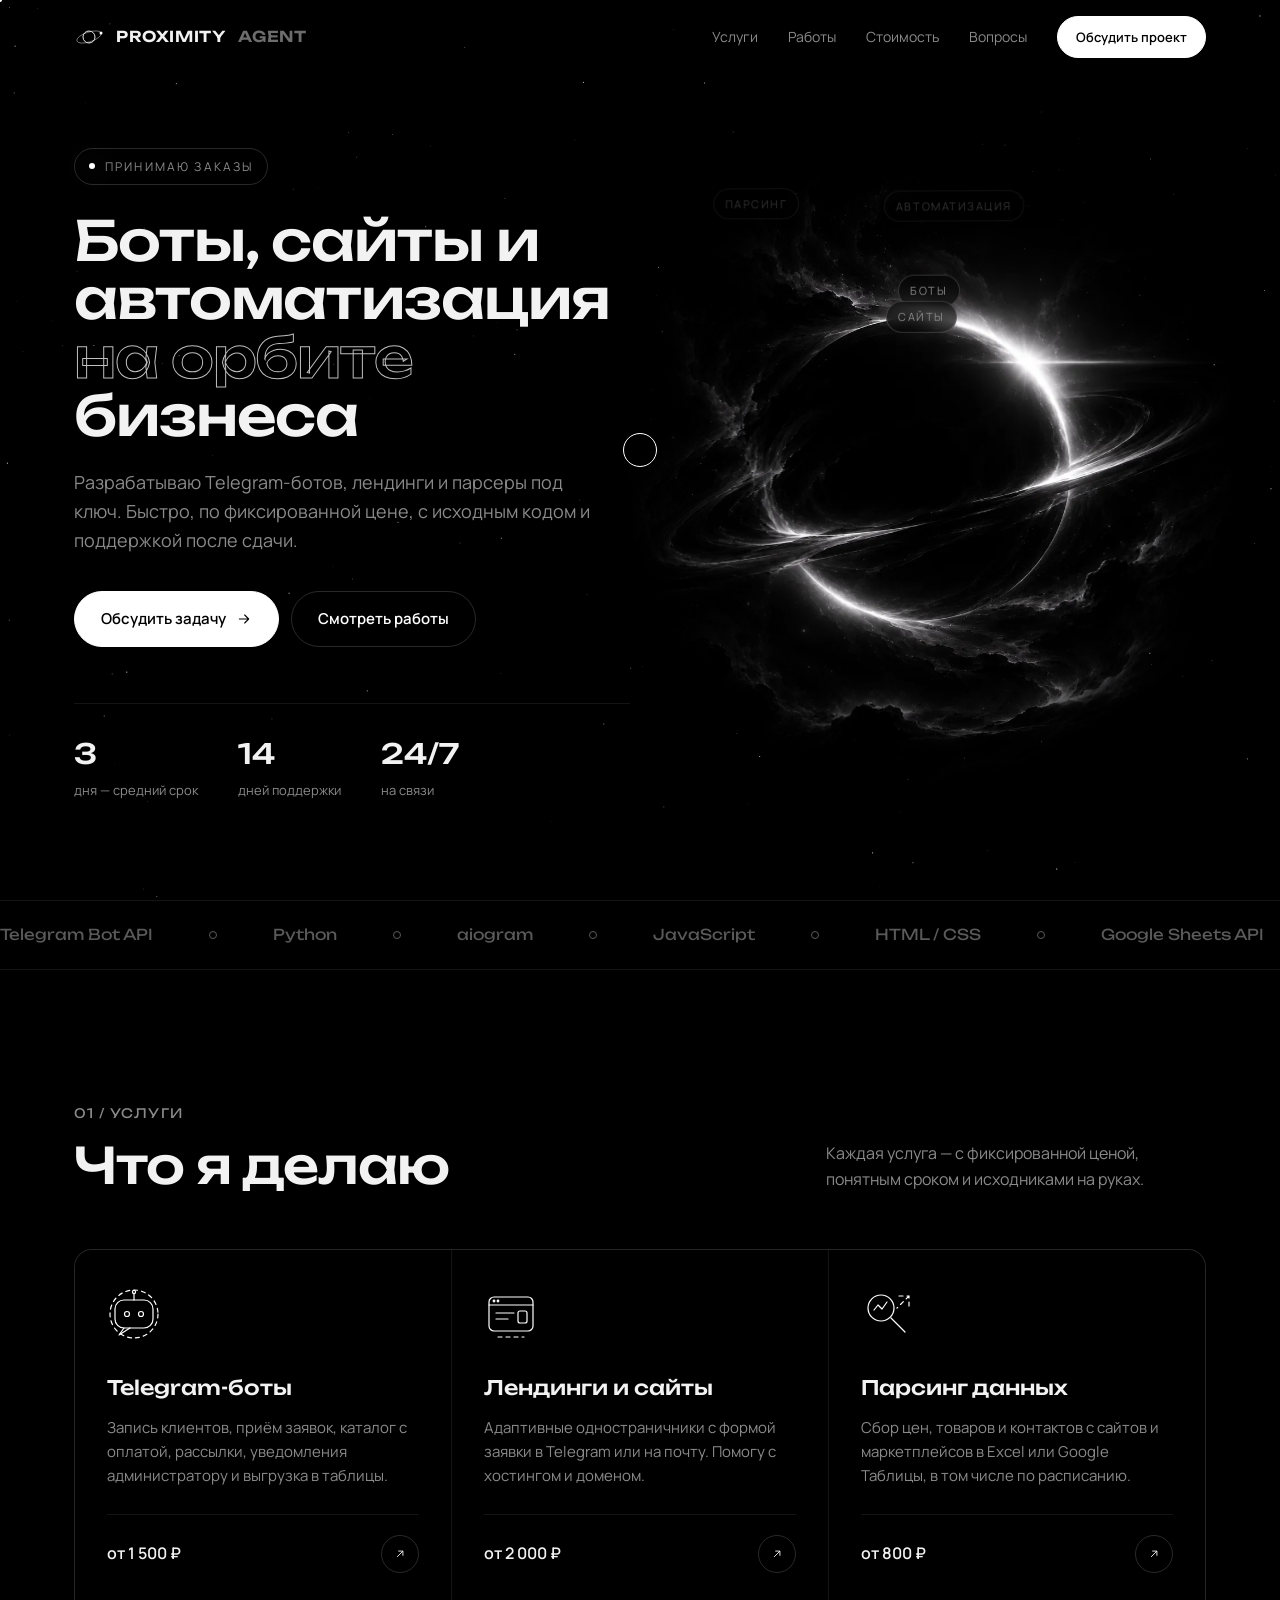
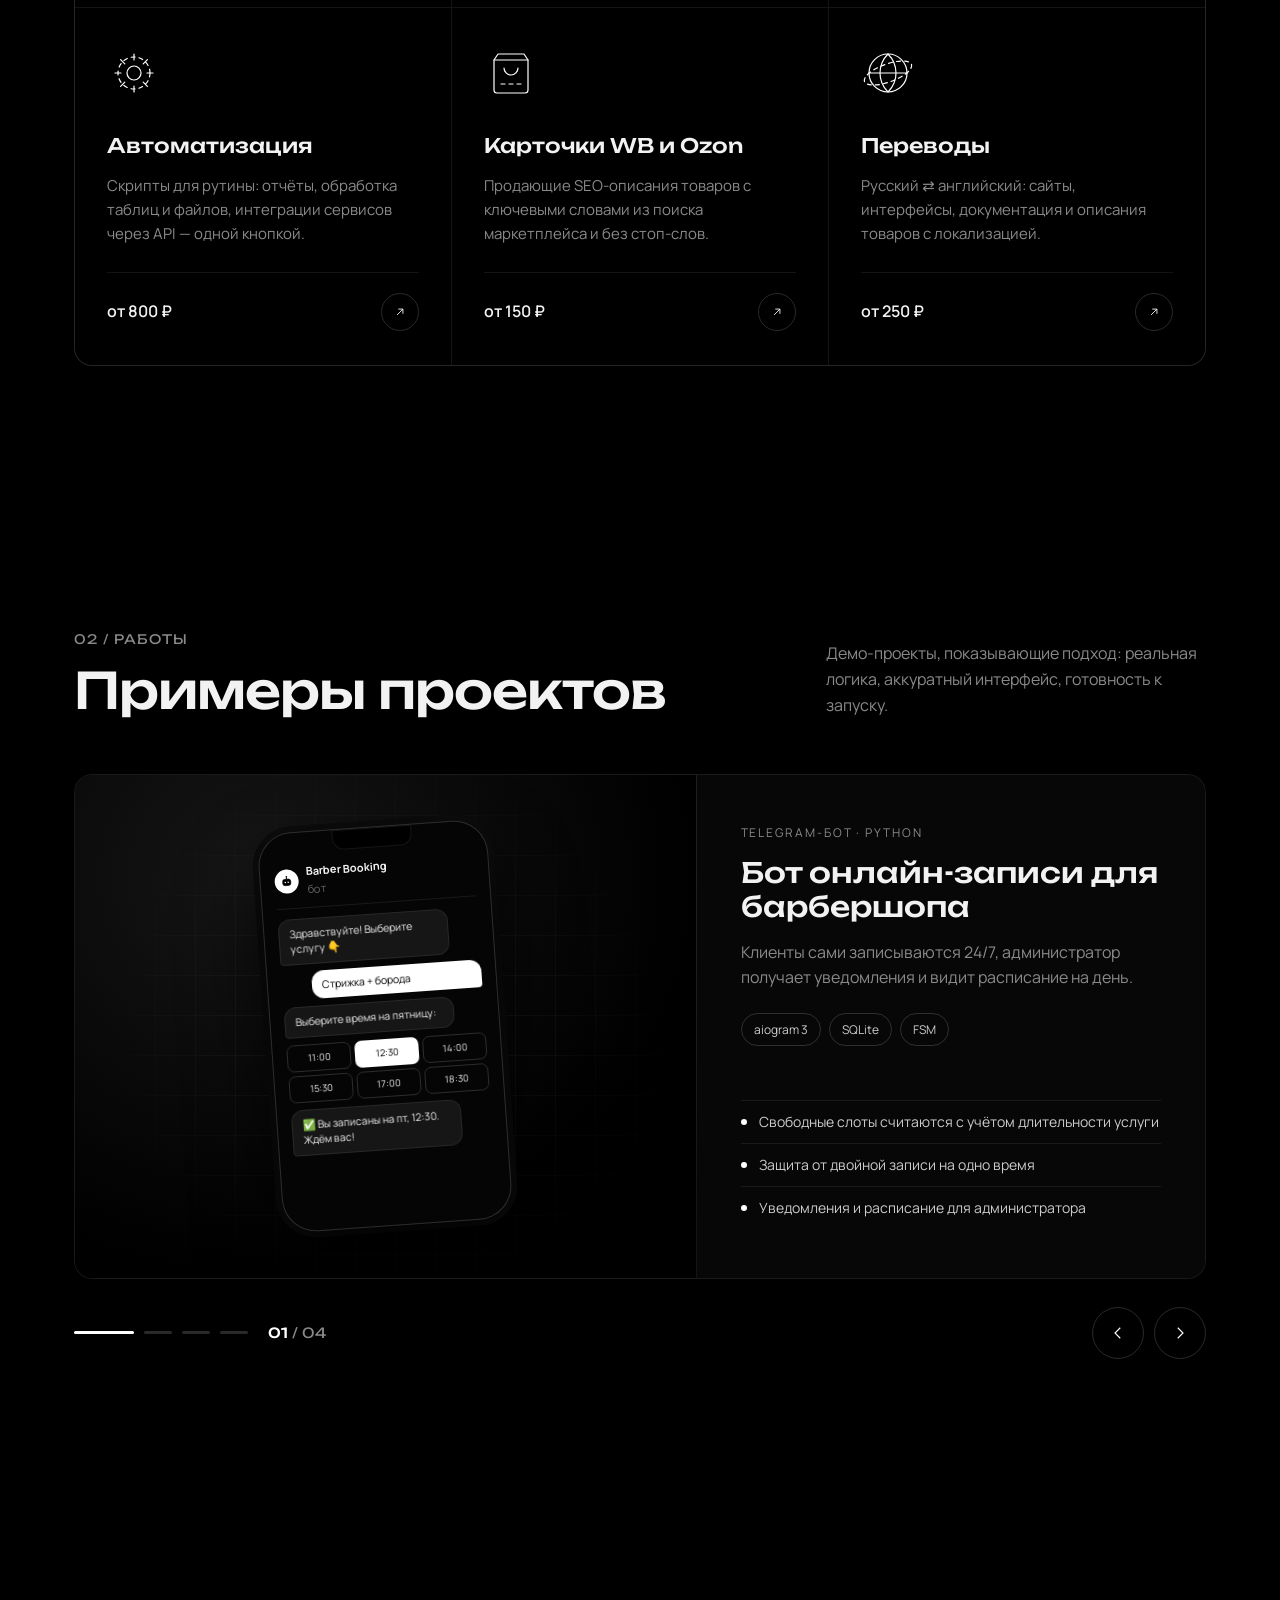
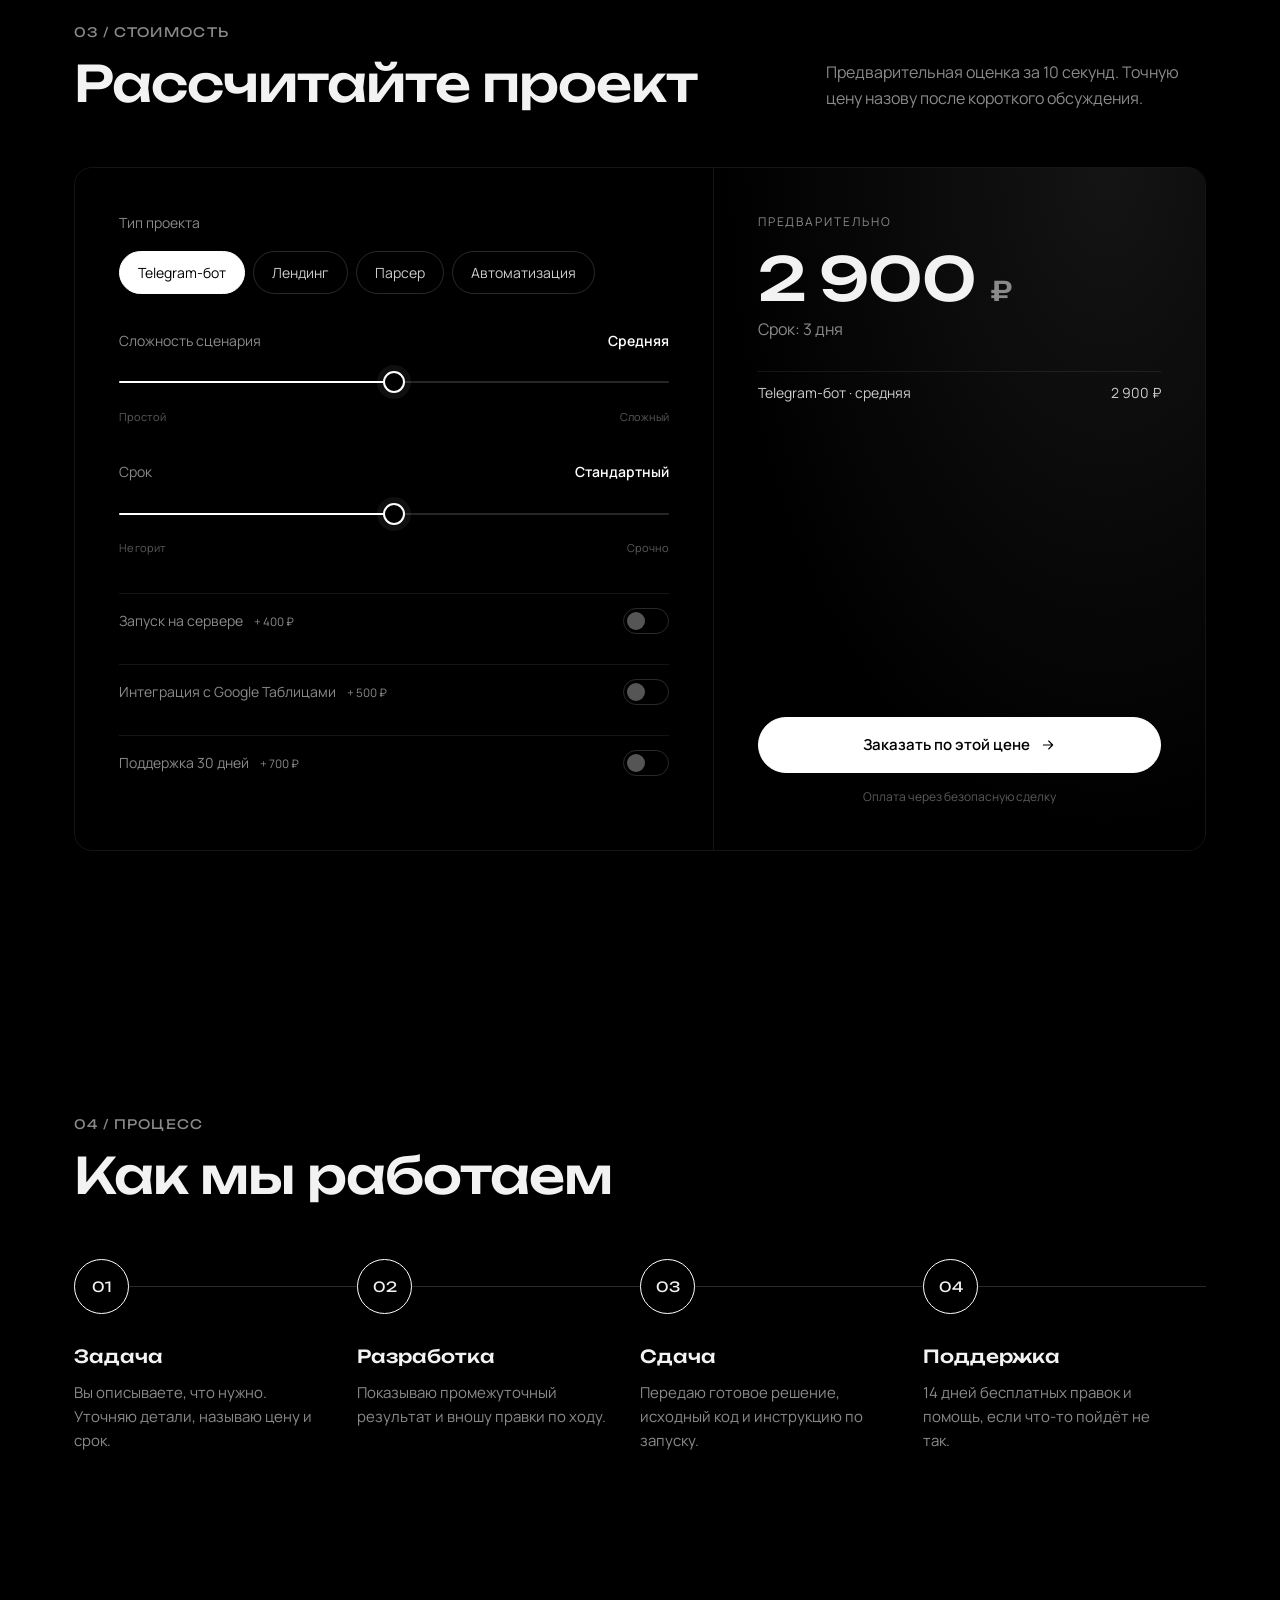
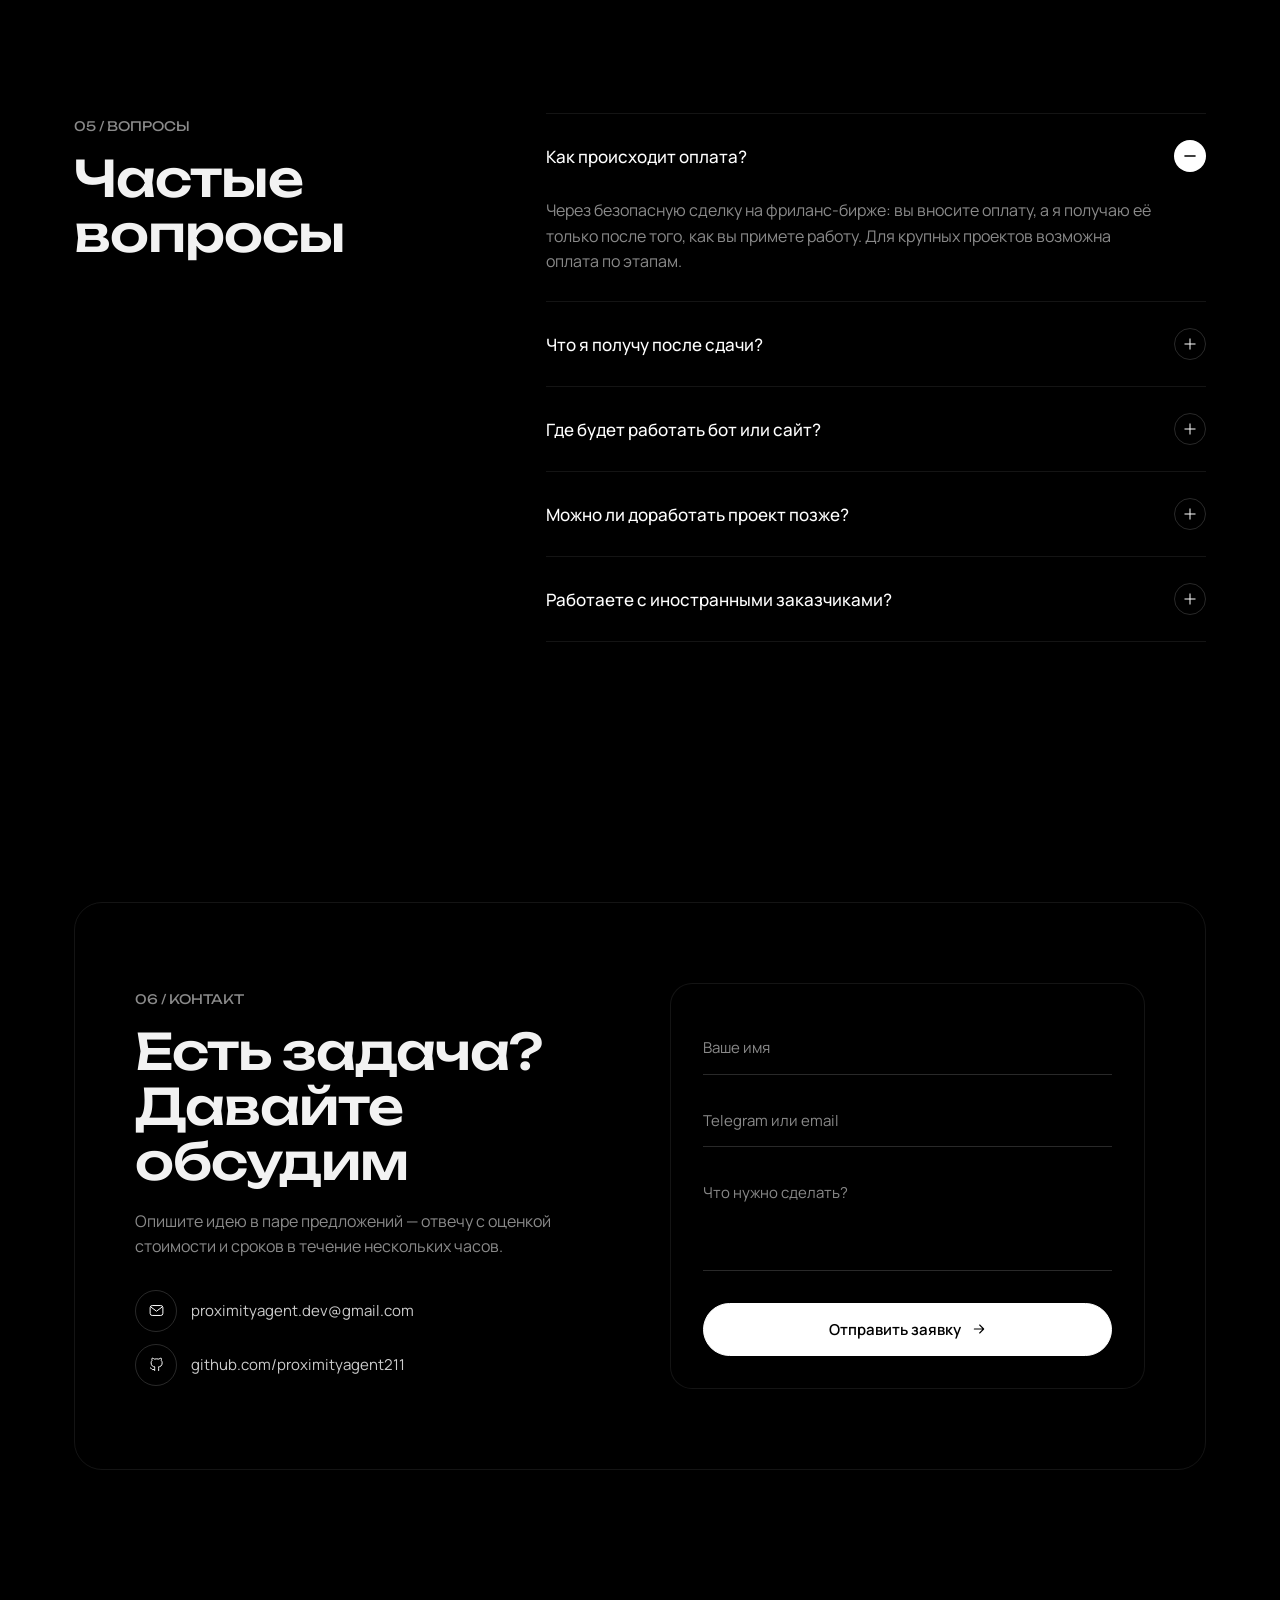
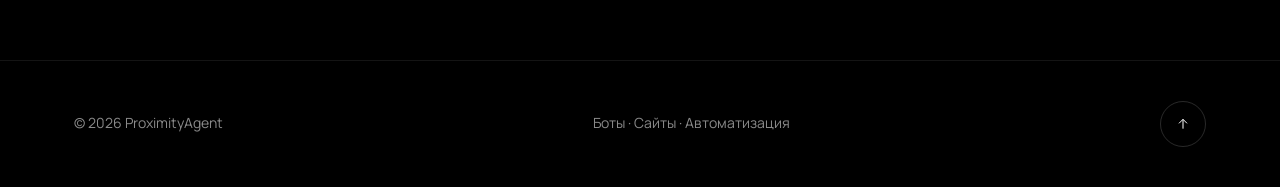
==== index.html @ 9ae1df88 "ProximityAgent portfolio site" ====
<!doctype html>
<html lang="ru">
<head>
<meta charset="utf-8">
<meta name="viewport" content="width=device-width, initial-scale=1">
<title>ProximityAgent — Telegram-боты, сайты и автоматизация</title>
<meta name="description" content="Telegram-боты, лендинги, парсеры и автоматизация под ключ. Быстрые сроки, исходный код и поддержка после сдачи.">
<meta name="theme-color" content="#000000">
<meta property="og:title" content="ProximityAgent — боты, сайты, автоматизация">
<meta property="og:description" content="Разработка Telegram-ботов, лендингов и парсеров под ключ.">
<meta property="og:image" content="assets/og.jpg">
<link rel="icon" type="image/png" href="assets/favicon.png">
<link rel="apple-touch-icon" href="assets/apple-touch-icon.png">
<link rel="preconnect" href="https://fonts.googleapis.com">
<link rel="preconnect" href="https://fonts.gstatic.com" crossorigin>
<link href="https://fonts.googleapis.com/css2?family=Manrope:wght@400;500;600;700&family=Unbounded:wght@400;500;600&display=swap" rel="stylesheet">
<link rel="preload" as="image" href="assets/planet.webp" type="image/webp">
<link rel="stylesheet" href="style.css?v=4">
</head>
<body>
<div id="loader"><div class="ld"><i></i><i></i><b></b></div></div>
<div class="cur"></div><div class="cur-dot"></div>
<canvas id="stars"></canvas>

<!-- icon sprite (all icons drawn by hand) -->
<svg width="0" height="0" style="position:absolute" aria-hidden="true">
  <defs>
    <symbol id="i-arrow" viewBox="0 0 24 24"><path d="M5 12h14M13 6l6 6-6 6" fill="none" stroke="currentColor" stroke-width="1.6" stroke-linecap="round" stroke-linejoin="round"/></symbol>
    <symbol id="i-up" viewBox="0 0 24 24"><path d="M12 19V5M6 11l6-6 6 6"/></symbol>
    <symbol id="i-l" viewBox="0 0 24 24"><path d="M15 5l-7 7 7 7"/></symbol>
    <symbol id="i-r" viewBox="0 0 24 24"><path d="M9 5l7 7-7 7"/></symbol>
    <symbol id="i-ne" viewBox="0 0 24 24"><path d="M7 17L17 7M9 7h8v8"/></symbol>
    <symbol id="i-tg" viewBox="0 0 24 24"><path d="M21 4L3 11l6 2 2 6 3-4 5 4 2-15z"/><path d="M9 13l9-6-7 8"/></symbol>
    <symbol id="i-mail" viewBox="0 0 24 24"><rect x="3" y="5" width="18" height="14" rx="3"/><path d="M4 7l8 6 8-6"/></symbol>
    <symbol id="i-gh" viewBox="0 0 24 24"><path d="M9 19c-4 1.3-4-2-6-2.5M15 21v-3.5c0-1 .1-1.4-.5-2 2.8-.3 5.5-1.4 5.5-6a4.6 4.6 0 00-1.3-3.2 4.2 4.2 0 00-.1-3.2s-1-.3-3.4 1.3a11.6 11.6 0 00-6 0C6.8 2.8 5.8 3.1 5.8 3.1a4.2 4.2 0 00-.1 3.2A4.6 4.6 0 004.4 9.5c0 4.6 2.7 5.7 5.5 6-.6.6-.6 1.2-.5 2V21"/></symbol>
    <symbol id="i-k" viewBox="0 0 24 24"><rect x="3" y="3" width="18" height="18" rx="5"/><path d="M9 7v10M15 7l-6 5 6 5"/></symbol>
    <symbol id="i-bot" viewBox="0 0 24 24"><rect x="5" y="8" width="14" height="11" rx="4" fill="#000" stroke="#000"/><circle cx="9.5" cy="13.5" r="1.3" fill="#fff"/><circle cx="14.5" cy="13.5" r="1.3" fill="#fff"/><path d="M12 8V5" stroke="#000" stroke-width="1.6"/><circle cx="12" cy="4" r="1.4" fill="#000"/></symbol>
  </defs>
</svg>

<header id="hdr">
  <div class="wrap">
    <a href="#top" class="logo" aria-label="ProximityAgent">
      <svg viewBox="0 0 40 40"><circle cx="20" cy="20" r="8" fill="#000" stroke="#fff" stroke-width="1.2"/><g class="lo-ring"><ellipse cx="20" cy="20" rx="17" ry="6.5" fill="none" stroke="#fff" stroke-opacity=".55" stroke-width="1" transform="rotate(-18 20 20)"/><circle cx="36" cy="14.6" r="2" fill="#fff"/></g></svg>
      PROXIMITY<span style="opacity:.45">AGENT</span>
    </a>
    <nav id="nav">
      <a href="#services">Услуги</a>
      <a href="#works">Работы</a>
      <a href="#calc">Стоимость</a>
      <a href="#faq">Вопросы</a>
      <a href="#contact" class="btn sm">Обсудить проект</a>
    </nav>
    <button class="burger" id="burger" aria-label="Меню"><span></span><span></span></button>
  </div>
</header>

<main id="top">
  <div class="wrap hero">
    <div>
      <span class="tag"><i></i>Принимаю заказы</span>
      <h1>
        <span class="line"><span>Боты, сайты и</span></span>
        <span class="line"><span>автоматизация</span></span>
        <span class="line"><span class="o">на орбите</span> <span>бизнеса</span></span>
      </h1>
      <p class="lead">Разрабатываю Telegram-ботов, лендинги и парсеры под ключ. Быстро, по фиксированной цене, с исходным кодом и поддержкой после сдачи.</p>
      <div class="acts">
        <a href="#contact" class="btn">Обсудить задачу <svg><use href="#i-arrow"/></svg></a>
        <a href="#works" class="btn ghost">Смотреть работы</a>
      </div>
      <div class="stats">
        <div><b data-count="3">0</b><span>дня — средний срок</span></div>
        <div><b data-count="14">0</b><span>дней поддержки</span></div>
        <div><b>24/7</b><span>на связи</span></div>
      </div>
    </div>
    <div class="orbit-wrap" id="orbitWrap">
      <picture>
        <source srcset="assets/planet.webp" type="image/webp">
        <img class="planet" src="assets/planet.jpg" alt="" width="1100" height="1100">
      </picture>
      <canvas id="orbit"></canvas>
    </div>
  </div>

  <div class="marquee" aria-hidden="true"><div class="track" id="mq">
    <span>Telegram Bot API</span><span>Python</span><span>aiogram</span><span>JavaScript</span><span>HTML / CSS</span><span>Google Sheets API</span><span>Парсинг</span><span>SQLite</span><span>Wildberries</span><span>Ozon</span><span>REST API</span><span>Excel</span>
  </div></div>

  <!-- SERVICES -->
  <section id="services"><div class="wrap">
    <div class="sh rv">
      <div><span class="num">01 / УСЛУГИ</span><h2>Что я делаю</h2></div>
      <p>Каждая услуга — с фиксированной ценой, понятным сроком и исходниками на руках.</p>
    </div>
    <div class="svc">
      <a href="#contact" class="s-card rv" data-svc="bot">
        <div class="s-ico"><svg viewBox="0 0 54 54"><rect x="8" y="12" width="38" height="28" rx="9"/><path d="M17 40l-5 7 11-7"/><circle cx="20" cy="26" r="2.5"/><circle cx="34" cy="26" r="2.5"/><path d="M27 12V5"/><circle cx="27" cy="4" r="1.6"/><circle class="an" cx="27" cy="26" r="24"/></svg></div>
        <h3>Telegram-боты</h3>
        <p>Запись клиентов, приём заявок, каталог с оплатой, рассылки, уведомления администратору и выгрузка в таблицы.</p>
        <div class="s-foot"><b>от 1 500 ₽</b><span class="arr"><svg><use href="#i-ne"/></svg></span></div>
      </a>
      <a href="#contact" class="s-card rv d1">
        <div class="s-ico"><svg viewBox="0 0 54 54"><rect x="5" y="9" width="44" height="34" rx="5"/><path d="M5 17h44"/><circle cx="10" cy="13" r=".8"/><circle cx="14" cy="13" r=".8"/><path d="M12 25h18M12 31h12"/><rect x="34" y="23" width="9" height="12" rx="2"/><path class="an" d="M14 49h26"/></svg></div>
        <h3>Лендинги и сайты</h3>
        <p>Адаптивные одностраничники с формой заявки в Telegram или на почту. Помогу с хостингом и доменом.</p>
        <div class="s-foot"><b>от 2 000 ₽</b><span class="arr"><svg><use href="#i-ne"/></svg></span></div>
      </a>
      <a href="#contact" class="s-card rv d2">
        <div class="s-ico"><svg viewBox="0 0 54 54"><circle cx="20" cy="20" r="13"/><path d="M30 30l14 14"/><path d="M13 22l4-5 4 4 5-7"/><path class="an" d="M38 8h10v10M48 8L36 20"/></svg></div>
        <h3>Парсинг данных</h3>
        <p>Сбор цен, товаров и контактов с сайтов и маркетплейсов в Excel или Google Таблицы, в том числе по расписанию.</p>
        <div class="s-foot"><b>от 800 ₽</b><span class="arr"><svg><use href="#i-ne"/></svg></span></div>
      </a>
      <a href="#contact" class="s-card rv">
        <div class="s-ico"><svg viewBox="0 0 54 54"><circle cx="27" cy="27" r="7"/><path d="M27 8v6M27 40v6M8 27h6M40 27h6M13.6 13.6l4.2 4.2M36.2 36.2l4.2 4.2M13.6 40.4l4.2-4.2M36.2 17.8l4.2-4.2"/><circle class="an" cx="27" cy="27" r="16"/></svg></div>
        <h3>Автоматизация</h3>
        <p>Скрипты для рутины: отчёты, обработка таблиц и файлов, интеграции сервисов через API — одной кнопкой.</p>
        <div class="s-foot"><b>от 800 ₽</b><span class="arr"><svg><use href="#i-ne"/></svg></span></div>
      </a>
      <a href="#contact" class="s-card rv d1">
        <div class="s-ico"><svg viewBox="0 0 54 54"><path d="M10 14l4-6h26l4 6v30a3 3 0 01-3 3H13a3 3 0 01-3-3z"/><path d="M10 14h34"/><path d="M20 22a7 7 0 0014 0"/><path class="an" d="M17 38h20"/></svg></div>
        <h3>Карточки WB и Ozon</h3>
        <p>Продающие SEO-описания товаров с ключевыми словами из поиска маркетплейса и без стоп-слов.</p>
        <div class="s-foot"><b>от 150 ₽</b><span class="arr"><svg><use href="#i-ne"/></svg></span></div>
      </a>
      <a href="#contact" class="s-card rv d2">
        <div class="s-ico"><svg viewBox="0 0 54 54"><circle cx="27" cy="27" r="19"/><path d="M8 27h38M27 8c-6 6-8 12-8 19s2 13 8 19M27 8c6 6 8 12 8 19s-2 13-8 19"/><ellipse class="an" cx="27" cy="27" rx="25" ry="9" transform="rotate(-20 27 27)"/></svg></div>
        <h3>Переводы</h3>
        <p>Русский ⇄ английский: сайты, интерфейсы, документация и описания товаров с локализацией.</p>
        <div class="s-foot"><b>от 250 ₽</b><span class="arr"><svg><use href="#i-ne"/></svg></span></div>
      </a>
    </div>
  </div></section>

  <!-- WORKS -->
  <section id="works"><div class="wrap">
    <div class="sh rv">
      <div><span class="num">02 / РАБОТЫ</span><h2>Примеры проектов</h2></div>
      <p>Демо-проекты, показывающие подход: реальная логика, аккуратный интерфейс, готовность к запуску.</p>
    </div>
    <div class="slider rv">
      <div class="viewport" id="vp"><div class="slides" id="slides">

        <article class="slide">
          <div class="mock"><div class="phone">
            <div class="notch"></div>
            <div class="top"><span class="av"><svg><use href="#i-bot"/></svg></span><div><b>Barber Booking</b><br><span style="color:#666">бот</span></div></div>
            <div class="msg b" style="animation-delay:.2s">Здравствуйте! Выберите услугу 👇</div>
            <div class="msg u" style="animation-delay:.6s">Стрижка + борода</div>
            <div class="msg b" style="animation-delay:1s">Выберите время на пятницу:</div>
            <div class="kb" style="animation-delay:1.3s"><span>11:00</span><span class="on">12:30</span><span>14:00</span><span>15:30</span><span>17:00</span><span>18:30</span></div>
            <div class="msg b" style="animation-delay:1.8s">✅ Вы записаны на пт, 12:30.<br>Ждём вас!</div>
          </div></div>
          <div class="s-info">
            <span class="k">Telegram-бот · Python</span>
            <h3>Бот онлайн-записи для барбершопа</h3>
            <p>Клиенты сами записываются 24/7, администратор получает уведомления и видит расписание на день.</p>
            <div class="chips"><span>aiogram 3</span><span>SQLite</span><span>FSM</span></div>
            <ul><li>Свободные слоты считаются с учётом длительности услуги</li><li>Защита от двойной записи на одно время</li><li>Уведомления и расписание для администратора</li></ul>
          </div>
        </article>

        <article class="slide">
          <div class="mock"><div class="browser">
            <div class="bar"><i></i><i></i><i></i><span>studio-landing.ru</span></div>
            <div class="bw"><div class="h"></div><div class="h2"></div><div class="t"></div><div class="t" style="width:80%"></div><div class="row"><div class="b1"></div><div class="b2"></div></div><div class="cards"><div></div><div></div><div></div></div></div>
          </div></div>
          <div class="s-info">
            <span class="k">Лендинг · HTML / CSS / JS</span>
            <h3>Посадочная страница для студии</h3>
            <p>Одностраничник с анимациями, калькулятором и формой заявки, которая сразу приходит в Telegram.</p>
            <div class="chips"><span>Адаптив</span><span>Анимации</span><span>Telegram API</span></div>
            <ul><li>Загрузка меньше секунды, оптимизированные изображения</li><li>Корректно на любых экранах</li><li>Заявки сразу в мессенджер владельца</li></ul>
          </div>
        </article>

        <article class="slide">
          <div class="mock"><div class="sheet" id="sheet">
            <div class="r hd"><span>#</span><span>Товар</span><span>Цена</span><span>Δ 7д</span></div>
          </div></div>
          <div class="s-info">
            <span class="k">Парсер · Python</span>
            <h3>Мониторинг цен конкурентов</h3>
            <p>Скрипт ежедневно собирает цены конкурентов и складывает их в Google Таблицу с подсветкой изменений.</p>
            <div class="chips"><span>requests</span><span>Google Sheets API</span><span>Расписание</span></div>
            <ul><li>Тысячи позиций за несколько минут</li><li>История изменения цен</li><li>Уведомление в Telegram при скачке цены</li></ul>
          </div>
        </article>

        <article class="slide">
          <div class="mock"><div class="pcard">
            <div class="img"><svg viewBox="0 0 70 70"><path d="M20 22c0-8 7-12 15-12s15 4 15 12"/><rect x="14" y="22" width="42" height="38" rx="6"/><path d="M26 34h18M26 42h12"/></svg></div>
            <div class="pr">2 490 ₽<s>3 990 ₽</s></div>
            <div class="nm">Рюкзак городской водонепроницаемый 25 л</div>
            <div class="tx"><mark>Рюкзак городской</mark> из плотной ткани с <mark>водоотталкивающей пропиткой</mark> подойдёт для учёбы, работы и поездок. Отделение для <mark>ноутбука 15.6</mark>…</div>
            <div class="seo"><span>Ключей: <b>24</b></span><span>Стоп-слов: <b>0</b></span></div>
          </div></div>
          <div class="s-info">
            <span class="k">Копирайтинг · Маркетплейсы</span>
            <h3>SEO-описания для карточек WB</h3>
            <p>Описания, которые поднимают карточку в поиске и отвечают на вопросы покупателя до того, как он их задаст.</p>
            <div class="chips"><span>Wildberries</span><span>Ozon</span><span>SEO</span></div>
            <ul><li>Ключевые слова из реальных поисковых запросов</li><li>Без стоп-слов и нарушений правил площадки</li><li>Структура: выгоды → характеристики → применение</li></ul>
          </div>
        </article>

      </div></div>
      <div class="s-nav">
        <div style="display:flex;align-items:center"><div class="dots" id="dots"></div><span class="counter"><b id="cn">01</b> / 04</span></div>
        <div class="arrows"><button id="prev" aria-label="Назад"><svg><use href="#i-l"/></svg></button><button id="next" aria-label="Вперёд"><svg><use href="#i-r"/></svg></button></div>
      </div>
    </div>
  </div></section>

  <!-- CALCULATOR -->
  <section id="calc"><div class="wrap">
    <div class="sh rv">
      <div><span class="num">03 / СТОИМОСТЬ</span><h2>Рассчитайте проект</h2></div>
      <p>Предварительная оценка за 10 секунд. Точную цену назову после короткого обсуждения.</p>
    </div>
    <div class="calc rv">
      <div class="c-left">
        <div class="c-group"><label>Тип проекта</label>
          <div class="seg" id="ctype">
            <button data-v="bot" class="on">Telegram-бот</button><button data-v="land">Лендинг</button><button data-v="pars">Парсер</button><button data-v="auto">Автоматизация</button>
          </div>
        </div>
        <div class="c-group">
          <div class="c-lbl"><span id="cxLbl">Сложность сценария</span><b id="cxVal">Средняя</b></div>
          <input type="range" id="cx" min="1" max="5" step="1" value="3">
          <div class="ticks"><span>Простой</span><span>Сложный</span></div>
        </div>
        <div class="c-group">
          <div class="c-lbl"><span>Срок</span><b id="spVal">Стандартный</b></div>
          <input type="range" id="sp" min="1" max="3" step="1" value="2">
          <div class="ticks"><span>Не горит</span><span>Срочно</span></div>
        </div>
        <div class="c-group" style="margin-bottom:0">
          <label class="tog"><span>Запуск на сервере <small>+ 400 ₽</small></span><input type="checkbox" id="o1"><span class="sw"></span></label>
          <label class="tog"><span>Интеграция с Google Таблицами <small>+ 500 ₽</small></span><input type="checkbox" id="o2"><span class="sw"></span></label>
          <label class="tog"><span>Поддержка 30 дней <small>+ 700 ₽</small></span><input type="checkbox" id="o3"><span class="sw"></span></label>
        </div>
      </div>
      <div class="c-right">
        <span class="k">Предварительно</span>
        <div class="total"><span id="tot">0</span> <small>₽</small></div>
        <div class="c-days">Срок: <span id="days">—</span></div>
        <ul class="c-break" id="brk"></ul>
        <a href="#contact" class="btn" id="calcGo">Заказать по этой цене <svg><use href="#i-arrow"/></svg></a>
        <div class="c-note">Оплата через безопасную сделку</div>
      </div>
    </div>
  </div></section>

  <!-- PROCESS -->
  <section id="process"><div class="wrap">
    <div class="sh rv"><div><span class="num">04 / ПРОЦЕСС</span><h2>Как мы работаем</h2></div></div>
    <div class="proc rv" id="proc"><div class="fill"></div>
      <div class="st-i"><div class="dot">01</div><h3>Задача</h3><p>Вы описываете, что нужно. Уточняю детали, называю цену и срок.</p></div>
      <div class="st-i"><div class="dot">02</div><h3>Разработка</h3><p>Показываю промежуточный результат и вношу правки по ходу.</p></div>
      <div class="st-i"><div class="dot">03</div><h3>Сдача</h3><p>Передаю готовое решение, исходный код и инструкцию по запуску.</p></div>
      <div class="st-i"><div class="dot">04</div><h3>Поддержка</h3><p>14 дней бесплатных правок и помощь, если что-то пойдёт не так.</p></div>
    </div>
  </div></section>

  <!-- FAQ -->
  <section id="faq"><div class="wrap faq">
    <div class="rv"><span class="num" style="font-family:var(--fh);font-size:13px;color:var(--muted)">05 / ВОПРОСЫ</span><h2>Частые вопросы</h2></div>
    <div class="rv d1" id="qa">
      <div class="qa open"><button>Как происходит оплата?<span class="pm"></span></button><div class="ans"><div><p>Через безопасную сделку на фриланс-бирже: вы вносите оплату, а я получаю её только после того, как вы примете работу. Для крупных проектов возможна оплата по этапам.</p></div></div></div>
      <div class="qa"><button>Что я получу после сдачи?<span class="pm"></span></button><div class="ans"><div><p>Работающее решение, полный исходный код, инструкцию по запуску и 14 дней бесплатных мелких правок.</p></div></div></div>
      <div class="qa"><button>Где будет работать бот или сайт?<span class="pm"></span></button><div class="ans"><div><p>На вашем сервере или хостинге. Если его нет — подскажу недорогой вариант и помогу всё развернуть.</p></div></div></div>
      <div class="qa"><button>Можно ли доработать проект позже?<span class="pm"></span></button><div class="ans"><div><p>Да. Код пишется так, чтобы его было легко расширять, — добавлю новые функции по отдельной договорённости.</p></div></div></div>
      <div class="qa"><button>Работаете с иностранными заказчиками?<span class="pm"></span></button><div class="ans"><div><p>Да, общаюсь на русском и английском. I'm happy to work with you in English.</p></div></div></div>
    </div>
  </div></section>

  <!-- CONTACT -->
  <section id="contact"><div class="wrap">
    <div class="contact rv">
      <canvas id="cOrbit"></canvas>
      <div>
        <span class="num" style="font-family:var(--fh);font-size:13px;color:var(--muted)">06 / КОНТАКТ</span>
        <h2>Есть задача?<br>Давайте обсудим</h2>
        <p class="lead">Опишите идею в паре предложений — отвечу с оценкой стоимости и сроков в течение нескольких часов.</p>
        <div class="cl">
          <a href="mailto:proximityagent.dev@gmail.com"><i><svg><use href="#i-mail"/></svg></i>proximityagent.dev@gmail.com</a>
          <a href="https://github.com/proximityagent211" target="_blank" rel="noopener"><i><svg><use href="#i-gh"/></svg></i>github.com/proximityagent211</a>
        </div>
      </div>
      <form id="form" novalidate>
        <div class="fld"><input id="fn" name="name" placeholder=" " required autocomplete="name"><label for="fn">Ваше имя</label></div>
        <div class="fld"><input id="fc" name="contact" placeholder=" " required><label for="fc">Telegram или email</label></div>
        <div class="fld"><textarea id="ft" name="task" rows="3" placeholder=" "></textarea><label for="ft">Что нужно сделать?</label></div>
        <button class="btn" type="submit">Отправить заявку <svg><use href="#i-arrow"/></svg></button>
        <div class="f-ok"><svg viewBox="0 0 56 56"><circle cx="28" cy="28" r="26" stroke-opacity=".3"/><path d="M17 29l7 7 15-16"/></svg><p>Почти готово — откроется письмо с вашей заявкой.<br>Просто нажмите «Отправить».</p></div>
      </form>
    </div>
  </div></section>
</main>

<footer><div class="wrap">
  <span>© 2026 ProximityAgent</span>
  <span>Боты · Сайты · Автоматизация</span>
  <a href="#top" class="totop" aria-label="Наверх"><svg><use href="#i-up"/></svg></a>
</div></footer>

<script src="main.js?v=4"></script>
</body>
</html>
---- style.css ----
/* ProximityAgent — monochrome orbit theme */
:root{
  --bg:#000;--bg2:#070707;--card:#0b0b0b;--card2:#111;
  --line:rgba(255,255,255,.08);--line2:rgba(255,255,255,.16);
  --text:#f2f2f2;--muted:#8a8a8a;--dim:#5a5a5a;--white:#fff;
  --glow:0 0 24px rgba(255,255,255,.35);
  --r:18px;--ease:cubic-bezier(.22,1,.36,1);
  --fh:"Unbounded",system-ui,sans-serif;--fb:"Manrope",system-ui,sans-serif;
}
*{box-sizing:border-box;margin:0;padding:0}
html{scroll-behavior:smooth;background:var(--bg);overflow-x:clip}
body{font-family:var(--fb);background:var(--bg);color:var(--text);line-height:1.6;overflow-x:clip;-webkit-font-smoothing:antialiased}
::selection{background:#fff;color:#000}
::-webkit-scrollbar{width:8px}::-webkit-scrollbar-track{background:#000}
::-webkit-scrollbar-thumb{background:#2a2a2a;border-radius:8px}::-webkit-scrollbar-thumb:hover{background:#fff}
a{color:inherit;text-decoration:none}
img{max-width:100%;display:block}
:focus-visible{outline:1px solid #fff;outline-offset:3px;border-radius:6px}
.wrap{max-width:1180px;margin:0 auto;padding:0 24px}
#stars{position:fixed;inset:0;z-index:0;pointer-events:none}
main,header,footer{position:relative;z-index:1}

/* preloader */
#loader{position:fixed;inset:0;z-index:100;background:#000;display:grid;place-items:center;transition:opacity .8s var(--ease),visibility .8s}
#loader.done{opacity:0;visibility:hidden}
.ld{width:70px;height:70px;position:relative}
.ld i{position:absolute;inset:0;border:1px solid rgba(255,255,255,.15);border-radius:50%}
.ld i:nth-child(2){inset:12px;border-color:rgba(255,255,255,.3)}
.ld b{position:absolute;inset:0;animation:spin 1.4s linear infinite}
.ld b:after{content:"";position:absolute;top:-3px;left:50%;width:6px;height:6px;margin-left:-3px;border-radius:50%;background:#fff;box-shadow:var(--glow)}
@keyframes spin{to{transform:rotate(360deg)}}

/* cursor */
.cur,.cur-dot{position:fixed;top:0;left:0;pointer-events:none;z-index:99;border-radius:50%;transform:translate(-50%,-50%);mix-blend-mode:difference}
.cur{width:34px;height:34px;border:1px solid #fff;transition:width .3s var(--ease),height .3s var(--ease),background .3s}
.cur-dot{width:4px;height:4px;background:#fff}
.cur.hover{width:56px;height:56px;background:#fff}
@media (hover:none),(pointer:coarse){.cur,.cur-dot{display:none}}

/* header */
header{position:fixed;top:0;left:0;right:0;z-index:20;transition:background .4s,border-color .4s;border-bottom:1px solid transparent}
header.scrolled{background:rgba(0,0,0,.72);backdrop-filter:blur(14px);-webkit-backdrop-filter:blur(14px);border-color:var(--line)}
header .wrap{display:flex;align-items:center;justify-content:space-between;height:74px}
.logo{display:flex;align-items:center;gap:12px;font-family:var(--fh);font-weight:600;font-size:15px;letter-spacing:.04em}
.logo svg{width:30px;height:30px}
.logo .lo-ring{transform-origin:50% 50%;animation:spin 12s linear infinite}
nav{display:flex;gap:30px;align-items:center}
nav a{font-size:14px;color:var(--muted);transition:color .25s;position:relative}
nav a:not(.btn):after{content:"";position:absolute;left:0;right:100%;bottom:-6px;height:1px;background:#fff;transition:right .35s var(--ease)}
nav a:not(.btn):hover{color:#fff}nav a:not(.btn):hover:after{right:0}
.burger{display:none;width:42px;height:42px;border:1px solid var(--line2);border-radius:12px;background:none;position:relative;cursor:pointer}
.burger span{position:absolute;left:12px;right:12px;height:1px;background:#fff;transition:transform .35s var(--ease),opacity .2s}
.burger span:nth-child(1){top:16px}.burger span:nth-child(2){top:25px}
.burger.open span:nth-child(1){transform:translateY(4.5px) rotate(45deg)}
.burger.open span:nth-child(2){transform:translateY(-4.5px) rotate(-45deg)}

/* buttons */
.btn{display:inline-flex;align-items:center;gap:10px;padding:15px 26px;border-radius:100px;font-weight:600;font-size:15px;cursor:pointer;border:1px solid #fff;background:#fff;color:#000;position:relative;overflow:hidden;transition:transform .35s var(--ease),box-shadow .35s;isolation:isolate;font-family:var(--fb)}
.btn:before{content:"";position:absolute;inset:0;background:#000;transform:translateY(101%);transition:transform .45s var(--ease);z-index:-1;border-radius:inherit}
.btn:hover{color:#fff;box-shadow:0 0 0 1px #fff,0 10px 40px rgba(255,255,255,.15)}
.btn:hover:before{transform:translateY(0)}
.btn svg{width:16px;height:16px;transition:transform .35s var(--ease)}
.btn:hover svg{transform:translateX(4px)}
.btn.ghost{background:transparent;color:#fff;border-color:var(--line2)}
.btn.ghost:before{background:#fff}
.btn.ghost:hover{color:#000}
.btn.sm{padding:10px 18px;font-size:13px}

/* hero */
.hero{min-height:100vh;display:grid;grid-template-columns:1fr 1fr;align-items:center;gap:20px;padding-top:90px;padding-bottom:40px}
.tag{display:inline-flex;align-items:center;gap:10px;font-size:12px;letter-spacing:.18em;text-transform:uppercase;color:var(--muted);border:1px solid var(--line2);padding:8px 14px;border-radius:100px}
.tag i{width:6px;height:6px;border-radius:50%;background:#fff;box-shadow:var(--glow);animation:pulse 2s infinite}
@keyframes pulse{50%{opacity:.3}}
.hero h1{font-family:var(--fh);font-weight:500;font-size:clamp(32px,4.3vw,62px);line-height:1.06;letter-spacing:-.02em;margin:26px 0 24px}
.hero h1 .o{color:transparent;-webkit-text-stroke:1px rgba(255,255,255,.75)}
.hero h1 .line{display:block;overflow:hidden}
.hero h1 .line>span{display:inline-block;transform:translateY(105%);transition:transform 1.1s var(--ease)}
.ready .hero h1 .line>span{transform:none}
.hero h1 .line:nth-child(2)>span{transition-delay:.1s}.hero h1 .line:nth-child(3)>span{transition-delay:.2s}
.hero p.lead{color:var(--muted);font-size:18px;max-width:520px;margin-bottom:36px}
.hero .acts{display:flex;gap:12px;flex-wrap:wrap}
.stats{display:flex;gap:40px;margin-top:56px;padding-top:28px;border-top:1px solid var(--line)}
.stats b{display:block;font-family:var(--fh);font-weight:500;font-size:28px}
.stats span{font-size:13px;color:var(--muted)}

.orbit-wrap{position:relative;aspect-ratio:1;width:112%;max-width:680px;justify-self:end;margin-right:-4%}
.orbit-wrap .planet{position:absolute;inset:0;width:100%;height:100%;object-fit:cover;
  -webkit-mask:radial-gradient(circle at 52% 49%,#000 38%,transparent 70%);mask:radial-gradient(circle at 52% 49%,#000 38%,transparent 70%);
  animation:breathe 9s ease-in-out infinite}
@keyframes breathe{50%{transform:scale(1.025);filter:brightness(1.12)}}
#orbit{position:absolute;inset:-12%;width:124%;height:124%}
.orbit-label{position:absolute;font-size:11px;letter-spacing:.14em;text-transform:uppercase;color:var(--muted);border:1px solid var(--line2);background:rgba(0,0,0,.6);backdrop-filter:blur(6px);padding:6px 11px;border-radius:100px;white-space:nowrap}
.scroll-hint{position:absolute;left:50%;bottom:26px;transform:translateX(-50%);width:22px;height:36px;border:1px solid var(--line2);border-radius:20px}
.scroll-hint:after{content:"";position:absolute;left:50%;top:7px;width:2px;height:7px;margin-left:-1px;background:#fff;border-radius:2px;animation:sh 1.8s infinite}
@keyframes sh{0%{opacity:0;transform:translateY(0)}40%{opacity:1}100%{opacity:0;transform:translateY(12px)}}

/* marquee */
.marquee{border-block:1px solid var(--line);overflow:hidden;padding:22px 0;background:var(--bg)}
.marquee .track{display:flex;gap:56px;width:max-content;animation:mq 38s linear infinite}
.marquee span{font-family:var(--fh);font-size:15px;color:var(--dim);display:flex;align-items:center;gap:56px;white-space:nowrap}
.marquee span:after{content:"";width:6px;height:6px;border:1px solid var(--dim);border-radius:50%}
@keyframes mq{to{transform:translateX(-50%)}}

/* sections */
section{padding:130px 0}
.sh{display:flex;justify-content:space-between;align-items:end;gap:30px;margin-bottom:56px;flex-wrap:wrap}
.sh .num{font-family:var(--fh);font-size:13px;color:var(--muted);letter-spacing:.1em}
h2{font-family:var(--fh);font-weight:500;font-size:clamp(30px,4vw,50px);line-height:1.1;letter-spacing:-.02em;margin-top:12px}
.sh p{color:var(--muted);max-width:380px}

/* services */
.svc{display:grid;grid-template-columns:repeat(3,1fr);gap:1px;background:var(--line);border:1px solid var(--line);border-radius:var(--r);overflow:hidden}
.s-card{background:#000;padding:38px 32px 34px;position:relative;overflow:hidden;transition:background .5s;min-height:300px;display:flex;flex-direction:column}
.s-card:before{content:"";position:absolute;width:320px;height:320px;left:var(--mx,50%);top:var(--my,50%);transform:translate(-50%,-50%);background:radial-gradient(circle,rgba(255,255,255,.09),transparent 65%);opacity:0;transition:opacity .4s;pointer-events:none}
.s-card:hover:before{opacity:1}
.s-ico{width:54px;height:54px;margin-bottom:30px}
.s-ico svg{width:100%;height:100%;fill:none;stroke:#fff;stroke-width:1.2;stroke-linecap:round;stroke-linejoin:round}
.s-ico .an{stroke-dasharray:4 4;animation:dash 6s linear infinite}
@keyframes dash{to{stroke-dashoffset:-48}}
.s-card h3{font-family:var(--fh);font-weight:500;font-size:20px;margin-bottom:12px}
.s-card p{color:var(--muted);font-size:15px;flex:1}
.s-foot{display:flex;justify-content:space-between;align-items:center;margin-top:26px;padding-top:20px;border-top:1px solid var(--line)}
.s-foot b{font-weight:600}
.s-foot .arr{width:38px;height:38px;border-radius:50%;border:1px solid var(--line2);display:grid;place-items:center;transition:all .4s var(--ease)}
.s-foot .arr svg{width:14px;height:14px;stroke:#fff;fill:none;stroke-width:1.5;transition:transform .4s var(--ease)}
.s-card:hover .arr{background:#fff;border-color:#fff}
.s-card:hover .arr svg{stroke:#000;transform:rotate(-45deg)}

/* works slider */
.slider{position:relative}
.viewport{overflow:hidden;border-radius:var(--r);cursor:grab}
.viewport.drag{cursor:grabbing}
.slides{display:flex;transition:transform .8s var(--ease)}
.slide{min-width:100%;display:grid;grid-template-columns:1.1fr .9fr;border:1px solid var(--line);border-radius:var(--r);overflow:hidden;background:var(--bg2);user-select:none}
.mock{position:relative;min-height:440px;background:radial-gradient(ellipse at 30% 20%,#161616,#000 70%);display:grid;place-items:center;overflow:hidden;border-right:1px solid var(--line)}
.mock:after{content:"";position:absolute;inset:0;background-image:linear-gradient(var(--line) 1px,transparent 1px),linear-gradient(90deg,var(--line) 1px,transparent 1px);background-size:40px 40px;mask:radial-gradient(circle,#000,transparent 75%);-webkit-mask:radial-gradient(circle,#000,transparent 75%);pointer-events:none}
.s-info{padding:48px 44px;display:flex;flex-direction:column}
.s-info .k{font-size:12px;letter-spacing:.16em;text-transform:uppercase;color:var(--muted)}
.s-info h3{font-family:var(--fh);font-weight:500;font-size:28px;line-height:1.2;margin:14px 0 16px}
.s-info p{color:var(--muted);margin-bottom:22px}
.chips{display:flex;flex-wrap:wrap;gap:8px;margin-bottom:28px}
.chips span{font-size:12px;border:1px solid var(--line2);padding:6px 12px;border-radius:100px;color:#ccc}
.s-info ul{list-style:none;margin-top:auto}
.s-info li{display:flex;gap:12px;padding:10px 0;border-top:1px solid var(--line);font-size:14px;color:#ccc}
.s-info li:before{content:"";flex:none;width:6px;height:6px;margin-top:8px;border-radius:50%;background:#fff}
.s-nav{display:flex;align-items:center;justify-content:space-between;margin-top:28px}
.dots{display:flex;gap:10px}
.dots button{width:28px;height:3px;border:0;background:var(--line2);border-radius:3px;cursor:pointer;transition:all .4s var(--ease);padding:0}
.dots button.on{width:60px;background:#fff}
.arrows{display:flex;gap:10px}
.arrows button{width:52px;height:52px;border-radius:50%;border:1px solid var(--line2);background:none;cursor:pointer;display:grid;place-items:center;transition:all .35s var(--ease)}
.arrows svg{width:18px;height:18px;stroke:#fff;fill:none;stroke-width:1.5}
.arrows button:hover{background:#fff;border-color:#fff}.arrows button:hover svg{stroke:#000}
.counter{font-family:var(--fh);font-size:14px;color:var(--muted);margin-left:20px}
.counter b{color:#fff;font-weight:500}

/* mock: phone chat */
.phone{position:relative;z-index:1;width:230px;height:400px;border:1px solid var(--line2);border-radius:34px;background:#050505;padding:14px;box-shadow:0 40px 80px rgba(0,0,0,.8),0 0 0 6px #0c0c0c;transform:rotate(-4deg)}
.phone .notch{width:80px;height:20px;background:#000;border-radius:0 0 12px 12px;margin:-14px auto 10px;border:1px solid var(--line)}
.phone .top{display:flex;align-items:center;gap:8px;font-size:11px;padding-bottom:10px;border-bottom:1px solid var(--line);margin-bottom:10px}
.phone .av{width:24px;height:24px;border-radius:50%;background:#fff;display:grid;place-items:center}
.phone .av svg{width:14px;height:14px}
.msg{font-size:10.5px;line-height:1.4;padding:7px 10px;border-radius:12px;margin-bottom:7px;max-width:85%;opacity:0;transform:translateY(8px);animation:msg .5s var(--ease) forwards}
.msg.b{background:#161616;border:1px solid var(--line);border-bottom-left-radius:4px}
.msg.u{background:#fff;color:#000;margin-left:auto;border-bottom-right-radius:4px}
.kb{display:grid;grid-template-columns:1fr 1fr 1fr;gap:4px;margin-bottom:7px;opacity:0;animation:msg .5s var(--ease) forwards}
.kb span{font-size:9.5px;text-align:center;border:1px solid var(--line2);border-radius:7px;padding:5px 0}
.kb span.on{background:#fff;color:#000}
@keyframes msg{to{opacity:1;transform:none}}
/* mock: browser */
.browser{position:relative;z-index:1;width:84%;border:1px solid var(--line2);border-radius:14px;background:#050505;overflow:hidden;box-shadow:0 40px 80px rgba(0,0,0,.8);transform:perspective(900px) rotateY(-10deg) rotateX(4deg)}
.browser .bar{display:flex;gap:6px;padding:11px 14px;border-bottom:1px solid var(--line);align-items:center}
.browser .bar i{width:8px;height:8px;border-radius:50%;border:1px solid var(--line2)}
.browser .bar span{margin-left:10px;flex:1;height:16px;border-radius:8px;background:#111;font-size:9px;color:var(--dim);padding-left:10px;line-height:16px}
.bw{padding:22px}
.bw .h{height:12px;width:70%;background:#fff;border-radius:3px;margin-bottom:8px}
.bw .h2{height:12px;width:45%;background:#fff;border-radius:3px;margin-bottom:16px;opacity:.5}
.bw .t{height:5px;background:#222;border-radius:3px;margin-bottom:5px}
.bw .row{display:flex;gap:8px;margin:16px 0}
.bw .b1{width:70px;height:20px;border-radius:10px;background:#fff}
.bw .b2{width:70px;height:20px;border-radius:10px;border:1px solid var(--line2)}
.bw .cards{display:grid;grid-template-columns:repeat(3,1fr);gap:8px}
.bw .cards div{height:64px;border:1px solid var(--line);border-radius:8px;background:linear-gradient(160deg,#151515,#050505)}
/* mock: table */
.sheet{position:relative;z-index:1;width:86%;border:1px solid var(--line2);border-radius:12px;background:#050505;overflow:hidden;font-size:10.5px;box-shadow:0 40px 80px rgba(0,0,0,.8)}
.sheet .r{display:grid;grid-template-columns:28px 2fr 1fr 1fr;border-bottom:1px solid var(--line)}
.sheet .r>*{padding:8px 10px;border-right:1px solid var(--line);white-space:nowrap;overflow:hidden;text-overflow:ellipsis}
.sheet .r.hd{background:#111;color:var(--muted)}
.sheet .r .n{color:var(--dim)}
.sheet .r .up{color:#fff}.sheet .r .dn{color:#777}
.sheet .r.new{animation:rowin .6s var(--ease) both}
@keyframes rowin{from{opacity:0;background:#fff3}}
.sheet .st{display:flex;justify-content:space-between;padding:8px 12px;color:var(--muted);font-size:10px}
.sheet .st b{color:#fff;font-weight:500}
/* mock: product card */
.pcard{position:relative;z-index:1;width:260px;border:1px solid var(--line2);border-radius:16px;background:#050505;padding:14px;box-shadow:0 40px 80px rgba(0,0,0,.8);transform:rotate(3deg)}
.pcard .img{height:150px;border-radius:10px;background:radial-gradient(circle at 50% 60%,#2a2a2a,#0a0a0a 70%);display:grid;place-items:center;margin-bottom:12px}
.pcard .img svg{width:70px;height:70px;stroke:#fff;fill:none;stroke-width:1}
.pcard .pr{font-family:var(--fh);font-size:16px}
.pcard .pr s{font-size:11px;color:var(--dim);margin-left:6px}
.pcard .nm{font-size:11px;margin:4px 0 10px;color:#ccc}
.pcard .tx{font-size:9.5px;color:var(--muted);line-height:1.5}
.pcard .tx mark{background:#fff;color:#000;padding:0 3px;border-radius:3px}
.pcard .seo{display:flex;justify-content:space-between;margin-top:12px;padding-top:10px;border-top:1px solid var(--line);font-size:10px;color:var(--muted)}
.pcard .seo b{color:#fff}

/* calculator */
.calc{display:grid;grid-template-columns:1.3fr 1fr;border:1px solid var(--line);border-radius:var(--r);overflow:hidden}
.c-left{padding:44px;border-right:1px solid var(--line)}
.c-right{padding:44px;background:radial-gradient(ellipse at 80% 0%,#141414,#000 70%);display:flex;flex-direction:column}
.c-group{margin-bottom:36px}
.c-group>label,.c-lbl{display:flex;justify-content:space-between;font-size:14px;color:var(--muted);margin-bottom:16px}
.c-lbl b{color:#fff;font-weight:600}
.seg{display:flex;flex-wrap:wrap;gap:8px}
.seg button{font-family:var(--fb);font-size:14px;padding:11px 18px;border-radius:100px;border:1px solid var(--line2);background:none;color:#ccc;cursor:pointer;transition:all .3s var(--ease)}
.seg button:hover{border-color:#fff;color:#fff}
.seg button.on{background:#fff;color:#000;border-color:#fff}
input[type=range]{-webkit-appearance:none;appearance:none;width:100%;height:28px;background:transparent;cursor:pointer;--p:50%}
input[type=range]::-webkit-slider-runnable-track{height:2px;border-radius:2px;background:linear-gradient(90deg,#fff var(--p),#262626 var(--p))}
input[type=range]::-moz-range-track{height:2px;background:#262626;border-radius:2px}
input[type=range]::-moz-range-progress{height:2px;background:#fff}
input[type=range]::-webkit-slider-thumb{-webkit-appearance:none;width:22px;height:22px;margin-top:-10px;border-radius:50%;background:#000;border:2px solid #fff;box-shadow:0 0 0 6px rgba(255,255,255,.06);transition:box-shadow .3s,transform .3s}
input[type=range]::-moz-range-thumb{width:18px;height:18px;border-radius:50%;background:#000;border:2px solid #fff}
input[type=range]:hover::-webkit-slider-thumb{box-shadow:0 0 0 10px rgba(255,255,255,.1)}
input[type=range]:active::-webkit-slider-thumb{transform:scale(1.15);background:#fff}
.ticks{display:flex;justify-content:space-between;font-size:11px;color:var(--dim);margin-top:4px}
.tog{display:flex;align-items:center;justify-content:space-between;padding:14px 0;border-top:1px solid var(--line);font-size:15px;cursor:pointer}
.tog input{display:none}
.tog .sw{width:46px;height:26px;border-radius:30px;border:1px solid var(--line2);position:relative;transition:all .35s var(--ease);flex:none}
.tog .sw:after{content:"";position:absolute;top:3px;left:3px;width:18px;height:18px;border-radius:50%;background:#555;transition:all .35s var(--ease)}
.tog input:checked+.sw{background:#fff;border-color:#fff}
.tog input:checked+.sw:after{left:23px;background:#000}
.tog small{color:var(--muted);margin-left:8px}
.c-right .k{font-size:12px;letter-spacing:.16em;text-transform:uppercase;color:var(--muted)}
.total{font-family:var(--fh);font-weight:500;font-size:clamp(40px,5vw,60px);line-height:1;margin:18px 0 8px;letter-spacing:-.02em}
.total small{font-size:.45em;color:var(--muted)}
.c-days{color:var(--muted);margin-bottom:28px}
.c-break{list-style:none;margin-bottom:32px}
.c-break li{display:flex;justify-content:space-between;padding:10px 0;border-top:1px solid var(--line);font-size:14px;color:#ccc}
.c-right .btn{margin-top:auto;justify-content:center}
.c-note{font-size:12px;color:var(--dim);margin-top:14px;text-align:center}

/* process */
.proc{display:grid;grid-template-columns:repeat(4,1fr);gap:0;position:relative}
.proc:before{content:"";position:absolute;top:27px;left:0;right:0;height:1px;background:var(--line2)}
.proc .fill{position:absolute;top:27px;left:0;height:1px;background:#fff;width:0;transition:width 2s var(--ease);box-shadow:var(--glow)}
.in .proc .fill{width:100%}
.st-i{padding-right:28px;position:relative}
.st-i .dot{width:55px;height:55px;border-radius:50%;border:1px solid var(--line2);background:#000;display:grid;place-items:center;font-family:var(--fh);font-size:14px;margin-bottom:28px;position:relative;transition:all .6s var(--ease)}
.in .st-i .dot{border-color:#fff}
.st-i:hover .dot{background:#fff;color:#000}
.st-i h3{font-family:var(--fh);font-weight:500;font-size:18px;margin-bottom:10px}
.st-i p{color:var(--muted);font-size:15px}

/* faq */
.faq{display:grid;grid-template-columns:1fr 1.6fr;gap:60px}
.qa{border-top:1px solid var(--line)}
.qa:last-child{border-bottom:1px solid var(--line)}
.qa button{width:100%;display:flex;justify-content:space-between;align-items:center;gap:20px;background:none;border:0;color:#fff;font-family:var(--fb);font-size:17px;font-weight:500;text-align:left;padding:26px 0;cursor:pointer}
.qa .pm{width:32px;height:32px;flex:none;border-radius:50%;border:1px solid var(--line2);position:relative;transition:all .4s var(--ease)}
.qa .pm:before,.qa .pm:after{content:"";position:absolute;left:50%;top:50%;width:11px;height:1px;background:#fff;transform:translate(-50%,-50%);transition:transform .4s var(--ease)}
.qa .pm:after{transform:translate(-50%,-50%) rotate(90deg)}
.qa.open .pm{background:#fff}.qa.open .pm:before{background:#000}
.qa.open .pm:after{transform:translate(-50%,-50%) rotate(0);background:#000}
.qa .ans{display:grid;grid-template-rows:0fr;transition:grid-template-rows .5s var(--ease)}
.qa .ans>div{overflow:hidden}
.qa .ans p{color:var(--muted);padding-bottom:26px;max-width:620px}
.qa.open .ans{grid-template-rows:1fr}

/* contact */
.contact{position:relative;border:1px solid var(--line);border-radius:28px;overflow:hidden;padding:80px 60px;display:grid;grid-template-columns:1fr 1fr;gap:60px;align-items:center}
.contact canvas{position:absolute;inset:0;width:100%;height:100%;z-index:0;pointer-events:none;opacity:.8}
.contact>*:not(canvas){position:relative;z-index:1}
.contact h2{margin-bottom:20px}
.contact .lead{color:var(--muted);margin-bottom:30px}
.cl{display:flex;flex-direction:column;gap:12px}
.cl a{display:flex;align-items:center;gap:14px;color:#ccc;font-size:15px;transition:color .3s}
.cl a:hover{color:#fff}
.cl a i{width:42px;height:42px;border-radius:50%;border:1px solid var(--line2);display:grid;place-items:center;transition:all .35s}
.cl a i svg{width:17px;height:17px;stroke:#fff;fill:none;stroke-width:1.4}
.cl a:hover i{background:#fff}.cl a:hover i svg{stroke:#000}
form{display:flex;flex-direction:column;gap:14px;background:rgba(0,0,0,.6);backdrop-filter:blur(10px);border:1px solid var(--line);border-radius:22px;padding:32px}
.fld{position:relative}
.fld input,.fld textarea{width:100%;background:transparent;border:0;border-bottom:1px solid var(--line2);color:#fff;font:inherit;font-size:16px;padding:22px 0 10px;outline:none;resize:none;transition:border-color .3s}
.fld label{position:absolute;left:0;top:20px;color:var(--muted);font-size:15px;pointer-events:none;transition:all .3s var(--ease)}
.fld input:focus,.fld textarea:focus{border-color:#fff}
.fld input:focus+label,.fld input:not(:placeholder-shown)+label,.fld textarea:focus+label,.fld textarea:not(:placeholder-shown)+label{top:0;font-size:11px;letter-spacing:.1em;text-transform:uppercase}
form .btn{justify-content:center;margin-top:10px}
.f-ok{display:none;text-align:center;padding:30px 0}
.f-ok svg{width:56px;height:56px;stroke:#fff;fill:none;stroke-width:1.2;margin:0 auto 16px}
.f-ok svg path{stroke-dasharray:60;stroke-dashoffset:60;animation:draw 1s .2s var(--ease) forwards}
@keyframes draw{to{stroke-dashoffset:0}}
form.sent .fld,form.sent>.btn{display:none}form.sent .f-ok{display:block}

footer{border-top:1px solid var(--line);padding:40px 0;margin-top:60px}
footer .wrap{display:flex;justify-content:space-between;align-items:center;gap:20px;flex-wrap:wrap;color:var(--muted);font-size:14px}
.totop{width:46px;height:46px;border-radius:50%;border:1px solid var(--line2);display:grid;place-items:center;transition:all .35s}
.totop svg{width:16px;height:16px;stroke:#fff;fill:none;stroke-width:1.5}
.totop:hover{background:#fff}.totop:hover svg{stroke:#000}

/* reveal */
.rv{opacity:0;transform:translateY(40px);transition:opacity 1s var(--ease),transform 1s var(--ease)}
.rv.in{opacity:1;transform:none}
.rv.d1{transition-delay:.1s}.rv.d2{transition-delay:.2s}.rv.d3{transition-delay:.3s}

/* responsive */
@media(max-width:980px){
  .hero{grid-template-columns:1fr;padding-top:110px;text-align:left}
  .orbit-wrap{justify-self:center;width:100%;max-width:520px;margin:0 0 -20px;order:-1}
  .hero{overflow-x:clip}
  .svc{grid-template-columns:1fr 1fr}
  .slide,.calc,.faq,.contact{grid-template-columns:1fr}
  .mock{border-right:0;border-bottom:1px solid var(--line);min-height:380px}
  .c-left{border-right:0;border-bottom:1px solid var(--line)}
  .proc{grid-template-columns:1fr 1fr;row-gap:40px}.proc:before,.proc .fill{display:none}
  .faq{gap:20px}
}
@media(max-width:760px){
  nav{position:fixed;inset:74px 0 auto 0;background:rgba(0,0,0,.95);backdrop-filter:blur(14px);flex-direction:column;gap:0;padding:10px 24px 24px;border-bottom:1px solid var(--line);transform:translateY(-120%);transition:transform .5s var(--ease)}
  nav.open{transform:none}
  nav a{width:100%;padding:16px 0;font-size:17px;border-bottom:1px solid var(--line)}
  nav a.btn{margin-top:16px;justify-content:center;border-bottom:1px solid #fff}
  .burger{display:block}
  section{padding:90px 0}
  .wrap{padding:0 16px}
  .svc{grid-template-columns:1fr}
  .stats{gap:24px}.stats b{font-size:22px}
  .s-info,.c-left,.c-right{padding:30px 22px}
  .proc{grid-template-columns:1fr}
  .contact{padding:44px 20px;border-radius:20px}
  form{padding:24px}
  .counter{display:none}
  .scroll-hint{display:none}
}
@media (prefers-reduced-motion:reduce){*,*:before,*:after{animation:none!important;transition:none!important}.rv{opacity:1;transform:none}.hero h1 .line>span{transform:none}}
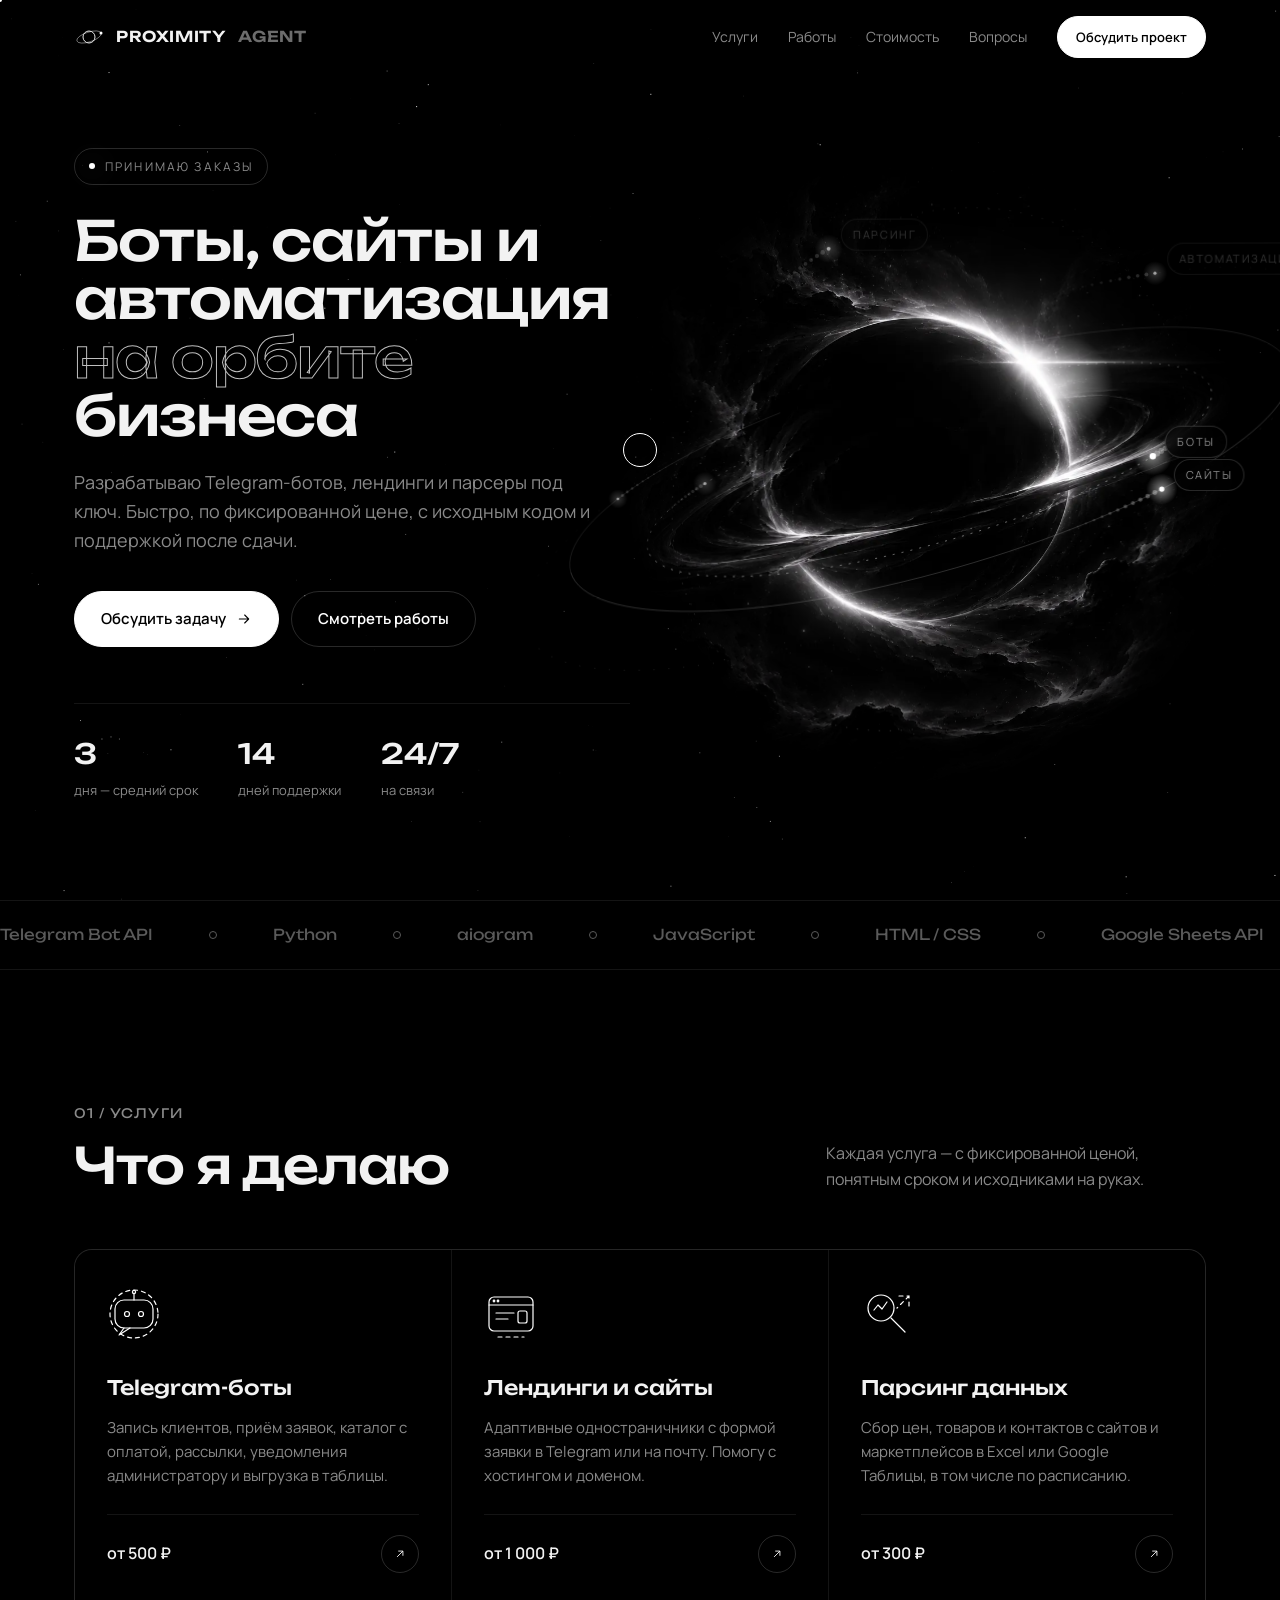
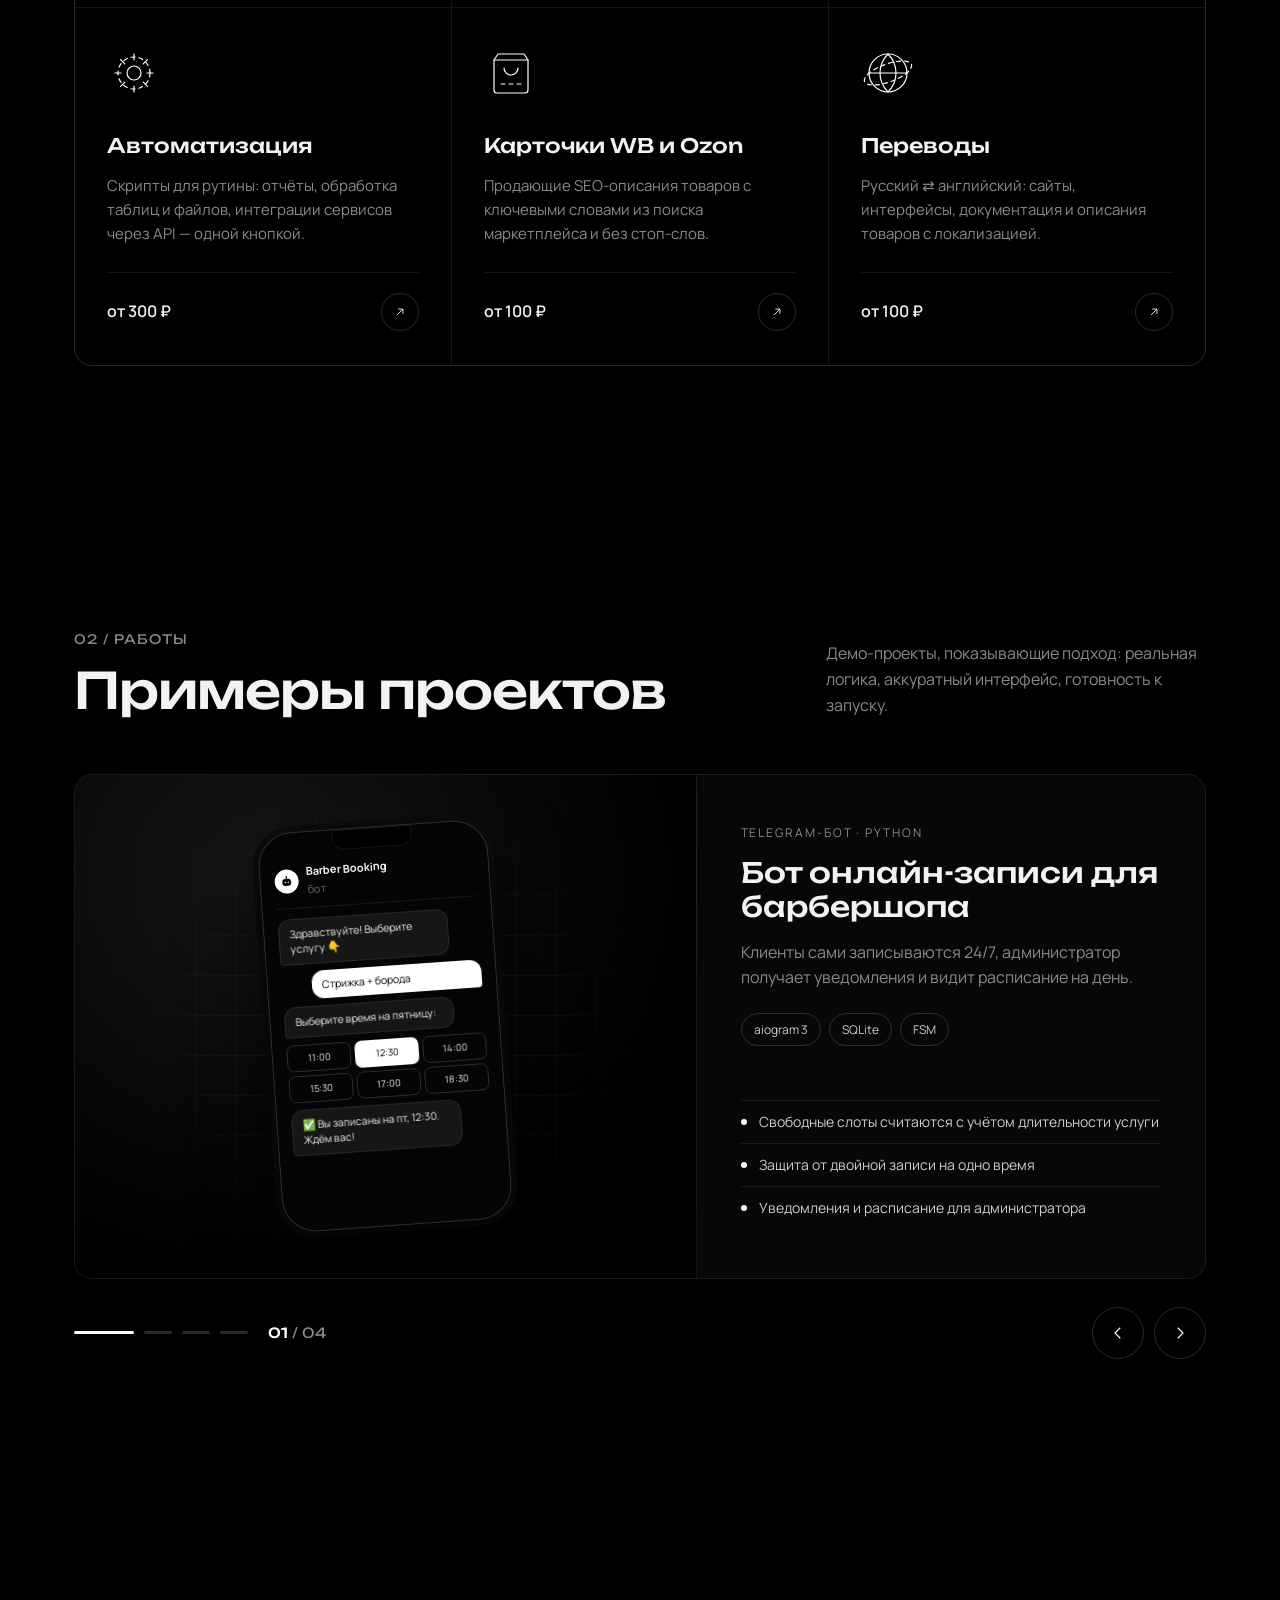
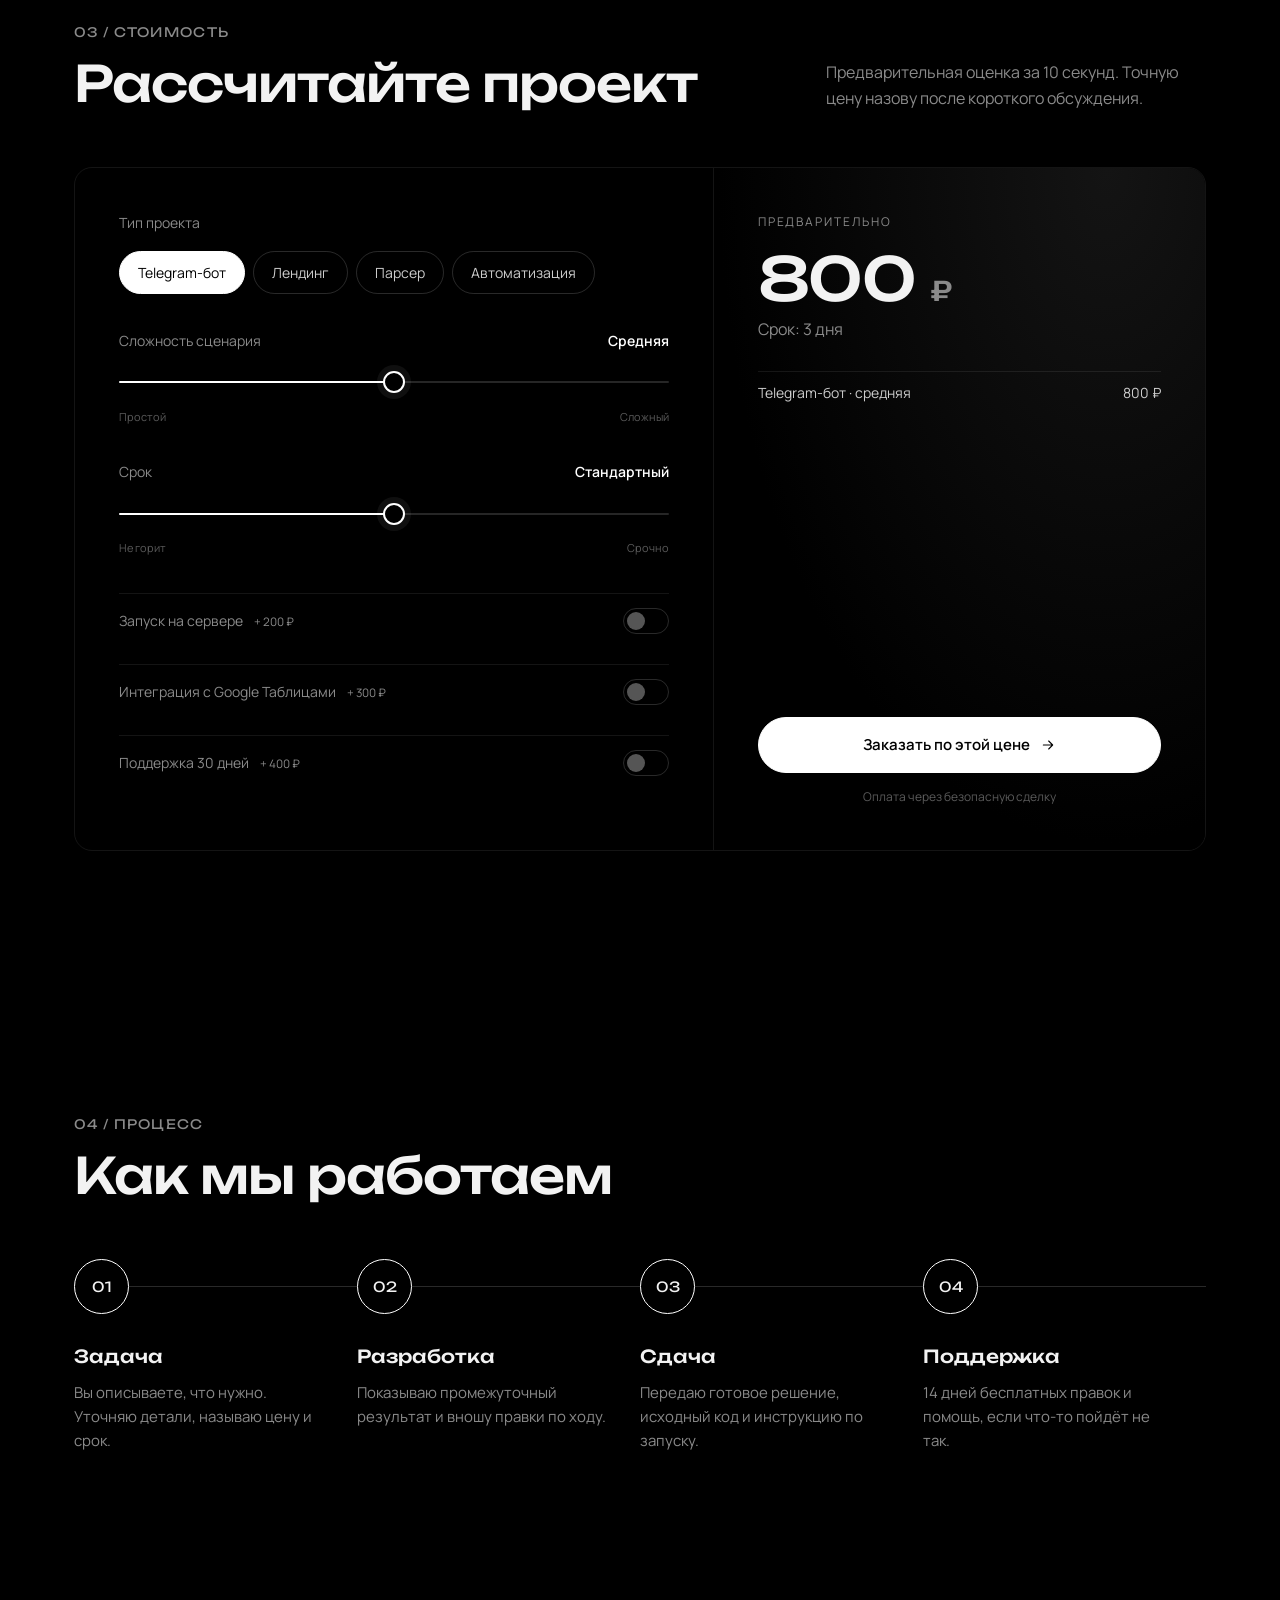
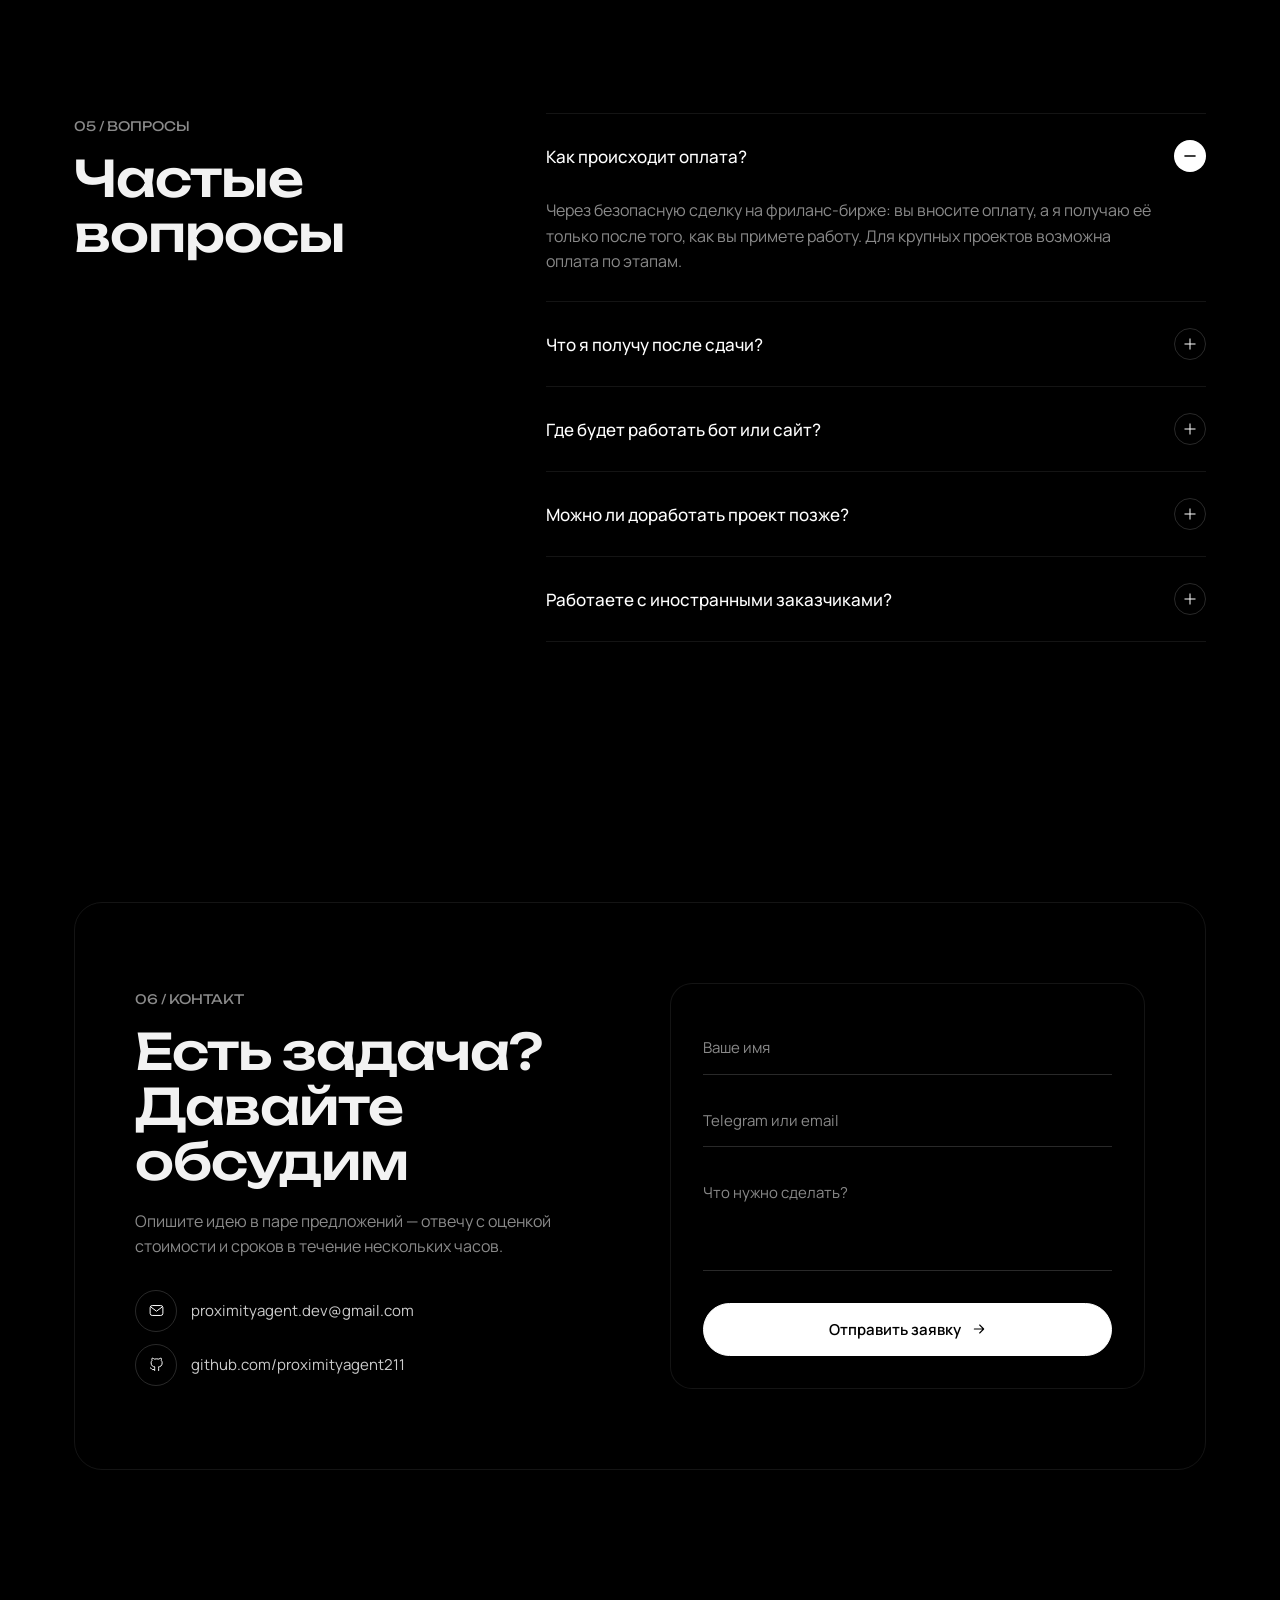
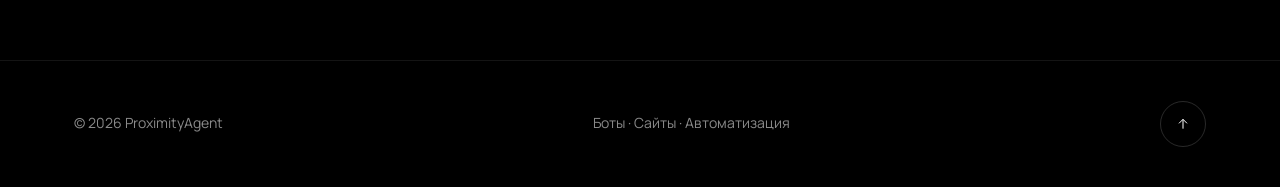
==== commit 8e3eaed9: "Lower prices" ====
--- a/index.html
+++ b/index.html
@@ -99,37 +99,37 @@
         <div class="s-ico"><svg viewBox="0 0 54 54"><rect x="8" y="12" width="38" height="28" rx="9"/><path d="M17 40l-5 7 11-7"/><circle cx="20" cy="26" r="2.5"/><circle cx="34" cy="26" r="2.5"/><path d="M27 12V5"/><circle cx="27" cy="4" r="1.6"/><circle class="an" cx="27" cy="26" r="24"/></svg></div>
         <h3>Telegram-боты</h3>
         <p>Запись клиентов, приём заявок, каталог с оплатой, рассылки, уведомления администратору и выгрузка в таблицы.</p>
-        <div class="s-foot"><b>от 1 500 ₽</b><span class="arr"><svg><use href="#i-ne"/></svg></span></div>
+        <div class="s-foot"><b>от 500 ₽</b><span class="arr"><svg><use href="#i-ne"/></svg></span></div>
       </a>
       <a href="#contact" class="s-card rv d1">
         <div class="s-ico"><svg viewBox="0 0 54 54"><rect x="5" y="9" width="44" height="34" rx="5"/><path d="M5 17h44"/><circle cx="10" cy="13" r=".8"/><circle cx="14" cy="13" r=".8"/><path d="M12 25h18M12 31h12"/><rect x="34" y="23" width="9" height="12" rx="2"/><path class="an" d="M14 49h26"/></svg></div>
         <h3>Лендинги и сайты</h3>
         <p>Адаптивные одностраничники с формой заявки в Telegram или на почту. Помогу с хостингом и доменом.</p>
-        <div class="s-foot"><b>от 2 000 ₽</b><span class="arr"><svg><use href="#i-ne"/></svg></span></div>
+        <div class="s-foot"><b>от 1 000 ₽</b><span class="arr"><svg><use href="#i-ne"/></svg></span></div>
       </a>
       <a href="#contact" class="s-card rv d2">
         <div class="s-ico"><svg viewBox="0 0 54 54"><circle cx="20" cy="20" r="13"/><path d="M30 30l14 14"/><path d="M13 22l4-5 4 4 5-7"/><path class="an" d="M38 8h10v10M48 8L36 20"/></svg></div>
         <h3>Парсинг данных</h3>
         <p>Сбор цен, товаров и контактов с сайтов и маркетплейсов в Excel или Google Таблицы, в том числе по расписанию.</p>
-        <div class="s-foot"><b>от 800 ₽</b><span class="arr"><svg><use href="#i-ne"/></svg></span></div>
+        <div class="s-foot"><b>от 300 ₽</b><span class="arr"><svg><use href="#i-ne"/></svg></span></div>
       </a>
       <a href="#contact" class="s-card rv">
         <div class="s-ico"><svg viewBox="0 0 54 54"><circle cx="27" cy="27" r="7"/><path d="M27 8v6M27 40v6M8 27h6M40 27h6M13.6 13.6l4.2 4.2M36.2 36.2l4.2 4.2M13.6 40.4l4.2-4.2M36.2 17.8l4.2-4.2"/><circle class="an" cx="27" cy="27" r="16"/></svg></div>
         <h3>Автоматизация</h3>
         <p>Скрипты для рутины: отчёты, обработка таблиц и файлов, интеграции сервисов через API — одной кнопкой.</p>
-        <div class="s-foot"><b>от 800 ₽</b><span class="arr"><svg><use href="#i-ne"/></svg></span></div>
+        <div class="s-foot"><b>от 300 ₽</b><span class="arr"><svg><use href="#i-ne"/></svg></span></div>
       </a>
       <a href="#contact" class="s-card rv d1">
         <div class="s-ico"><svg viewBox="0 0 54 54"><path d="M10 14l4-6h26l4 6v30a3 3 0 01-3 3H13a3 3 0 01-3-3z"/><path d="M10 14h34"/><path d="M20 22a7 7 0 0014 0"/><path class="an" d="M17 38h20"/></svg></div>
         <h3>Карточки WB и Ozon</h3>
         <p>Продающие SEO-описания товаров с ключевыми словами из поиска маркетплейса и без стоп-слов.</p>
-        <div class="s-foot"><b>от 150 ₽</b><span class="arr"><svg><use href="#i-ne"/></svg></span></div>
+        <div class="s-foot"><b>от 100 ₽</b><span class="arr"><svg><use href="#i-ne"/></svg></span></div>
       </a>
       <a href="#contact" class="s-card rv d2">
         <div class="s-ico"><svg viewBox="0 0 54 54"><circle cx="27" cy="27" r="19"/><path d="M8 27h38M27 8c-6 6-8 12-8 19s2 13 8 19M27 8c6 6 8 12 8 19s-2 13-8 19"/><ellipse class="an" cx="27" cy="27" rx="25" ry="9" transform="rotate(-20 27 27)"/></svg></div>
         <h3>Переводы</h3>
         <p>Русский ⇄ английский: сайты, интерфейсы, документация и описания товаров с локализацией.</p>
-        <div class="s-foot"><b>от 250 ₽</b><span class="arr"><svg><use href="#i-ne"/></svg></span></div>
+        <div class="s-foot"><b>от 100 ₽</b><span class="arr"><svg><use href="#i-ne"/></svg></span></div>
       </a>
     </div>
   </div></section>
@@ -238,9 +238,9 @@
           <div class="ticks"><span>Не горит</span><span>Срочно</span></div>
         </div>
         <div class="c-group" style="margin-bottom:0">
-          <label class="tog"><span>Запуск на сервере <small>+ 400 ₽</small></span><input type="checkbox" id="o1"><span class="sw"></span></label>
-          <label class="tog"><span>Интеграция с Google Таблицами <small>+ 500 ₽</small></span><input type="checkbox" id="o2"><span class="sw"></span></label>
-          <label class="tog"><span>Поддержка 30 дней <small>+ 700 ₽</small></span><input type="checkbox" id="o3"><span class="sw"></span></label>
+          <label class="tog"><span>Запуск на сервере <small>+ 200 ₽</small></span><input type="checkbox" id="o1"><span class="sw"></span></label>
+          <label class="tog"><span>Интеграция с Google Таблицами <small>+ 300 ₽</small></span><input type="checkbox" id="o2"><span class="sw"></span></label>
+          <label class="tog"><span>Поддержка 30 дней <small>+ 400 ₽</small></span><input type="checkbox" id="o3"><span class="sw"></span></label>
         </div>
       </div>
       <div class="c-right">
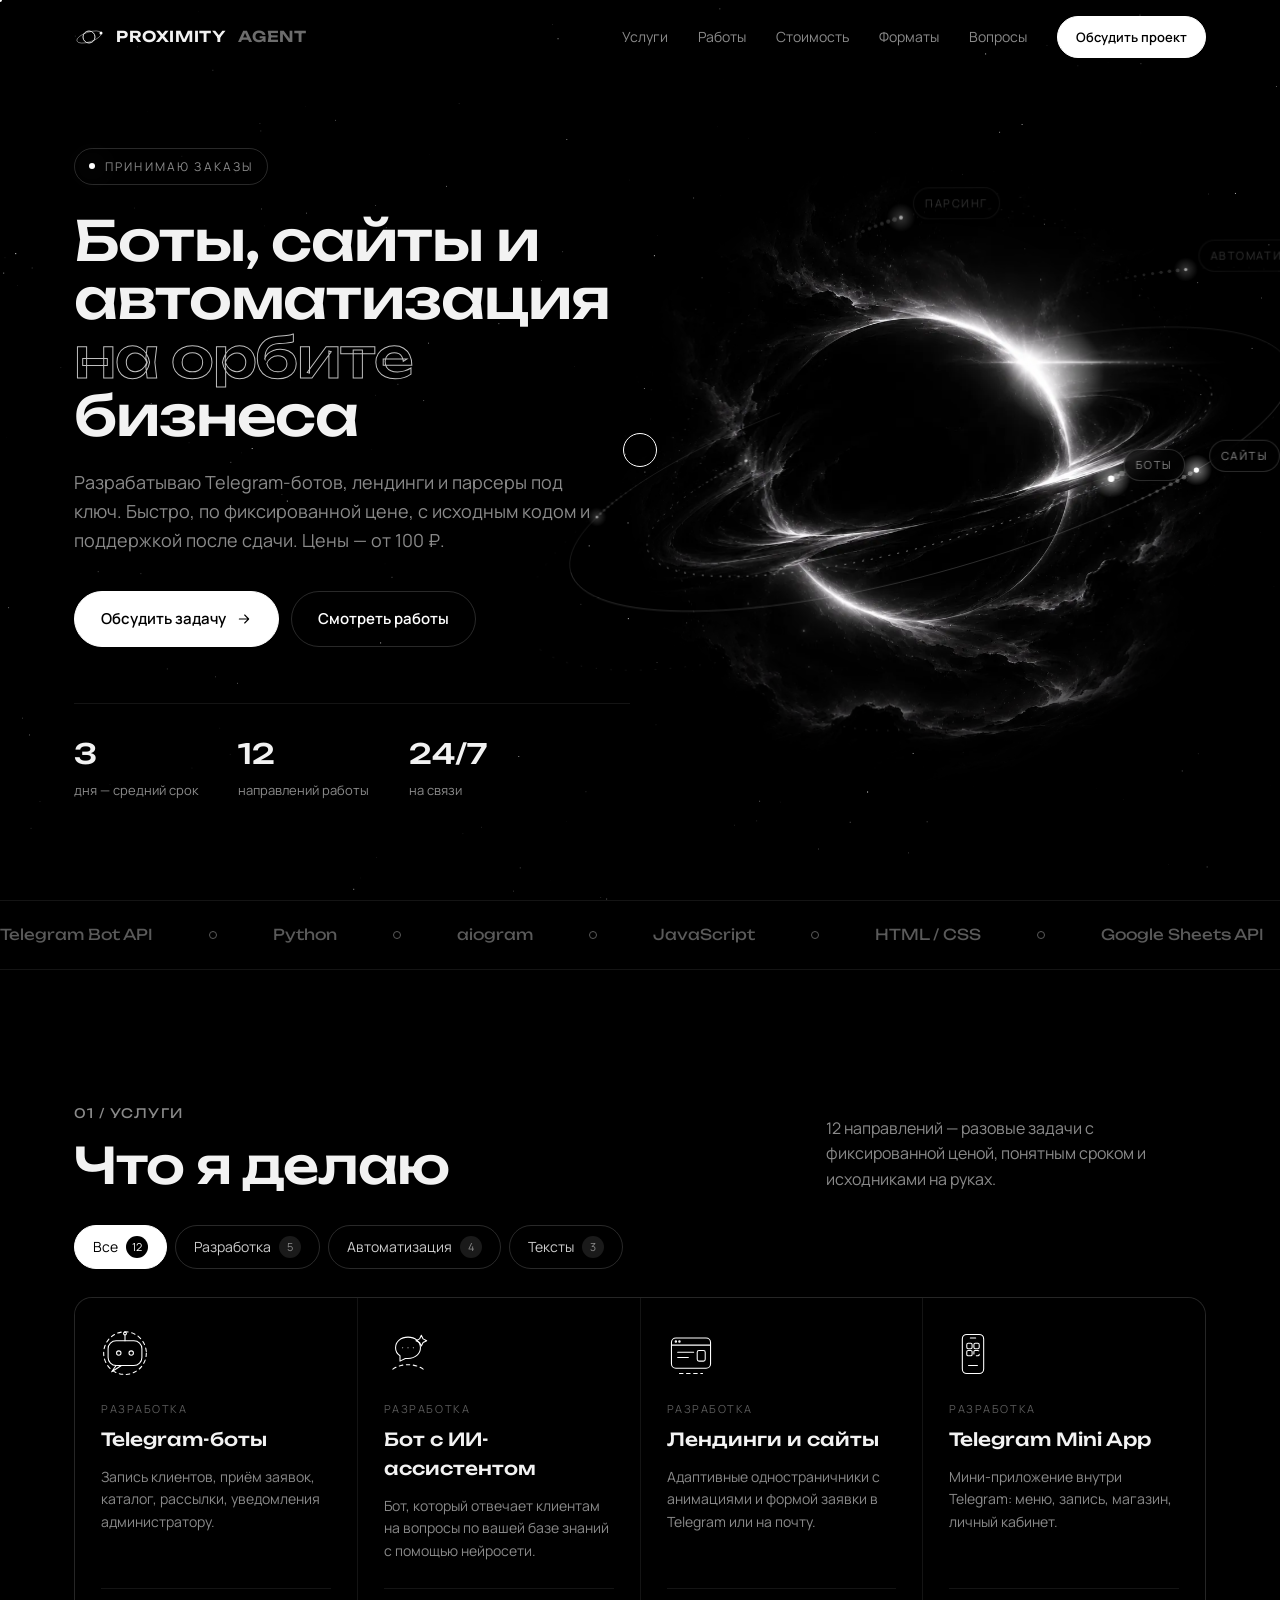
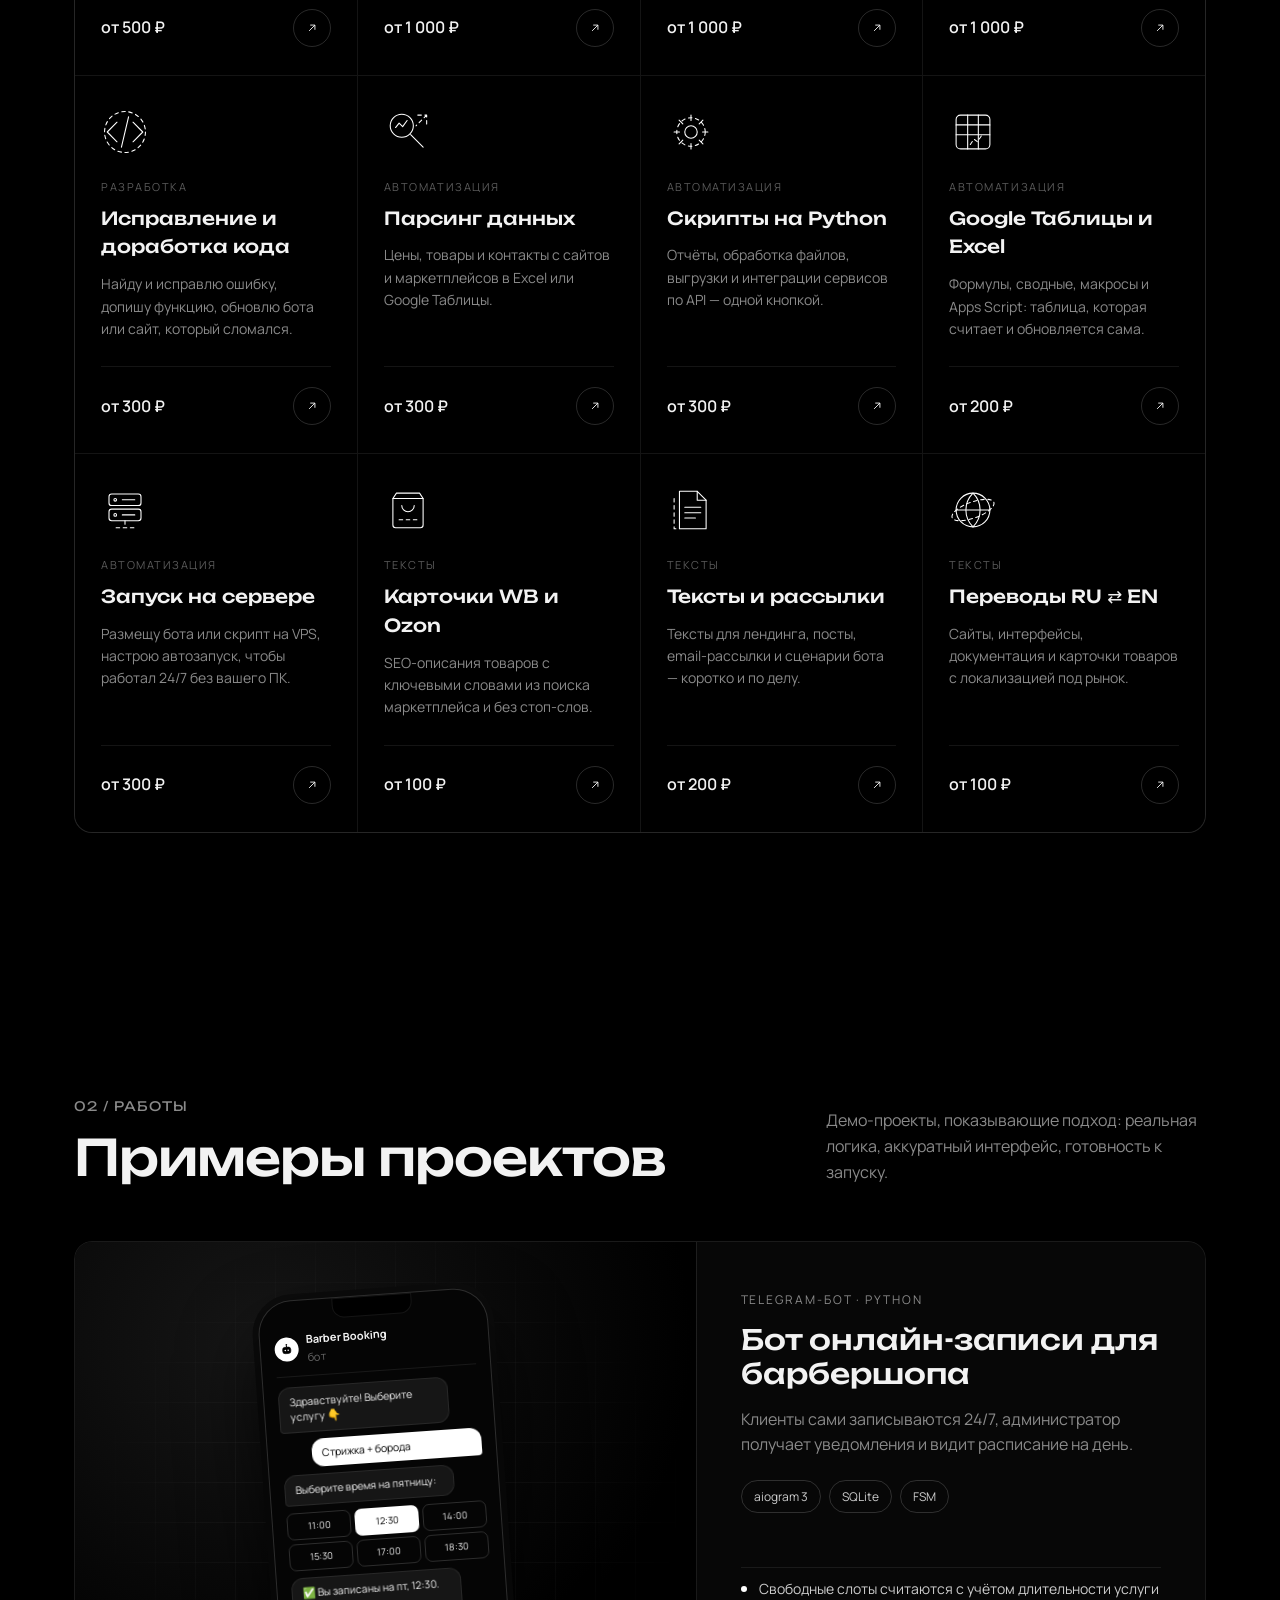
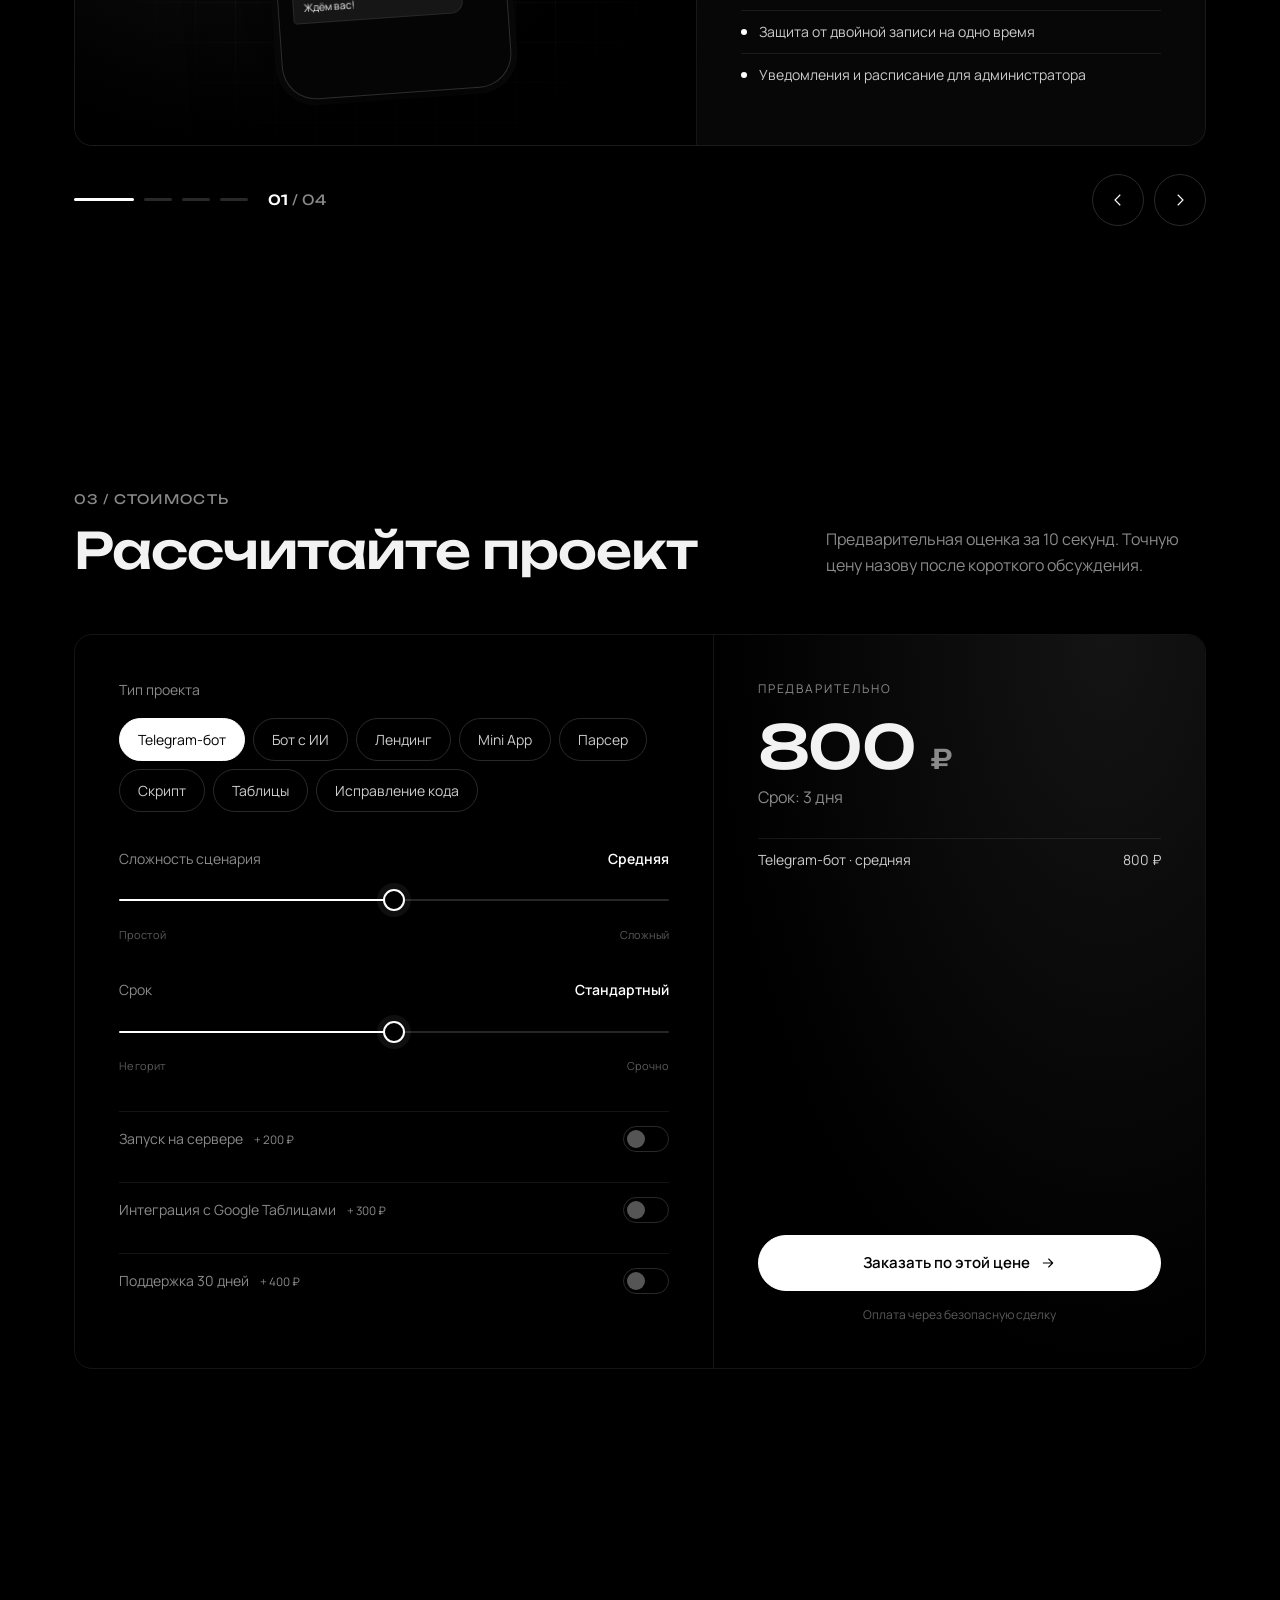
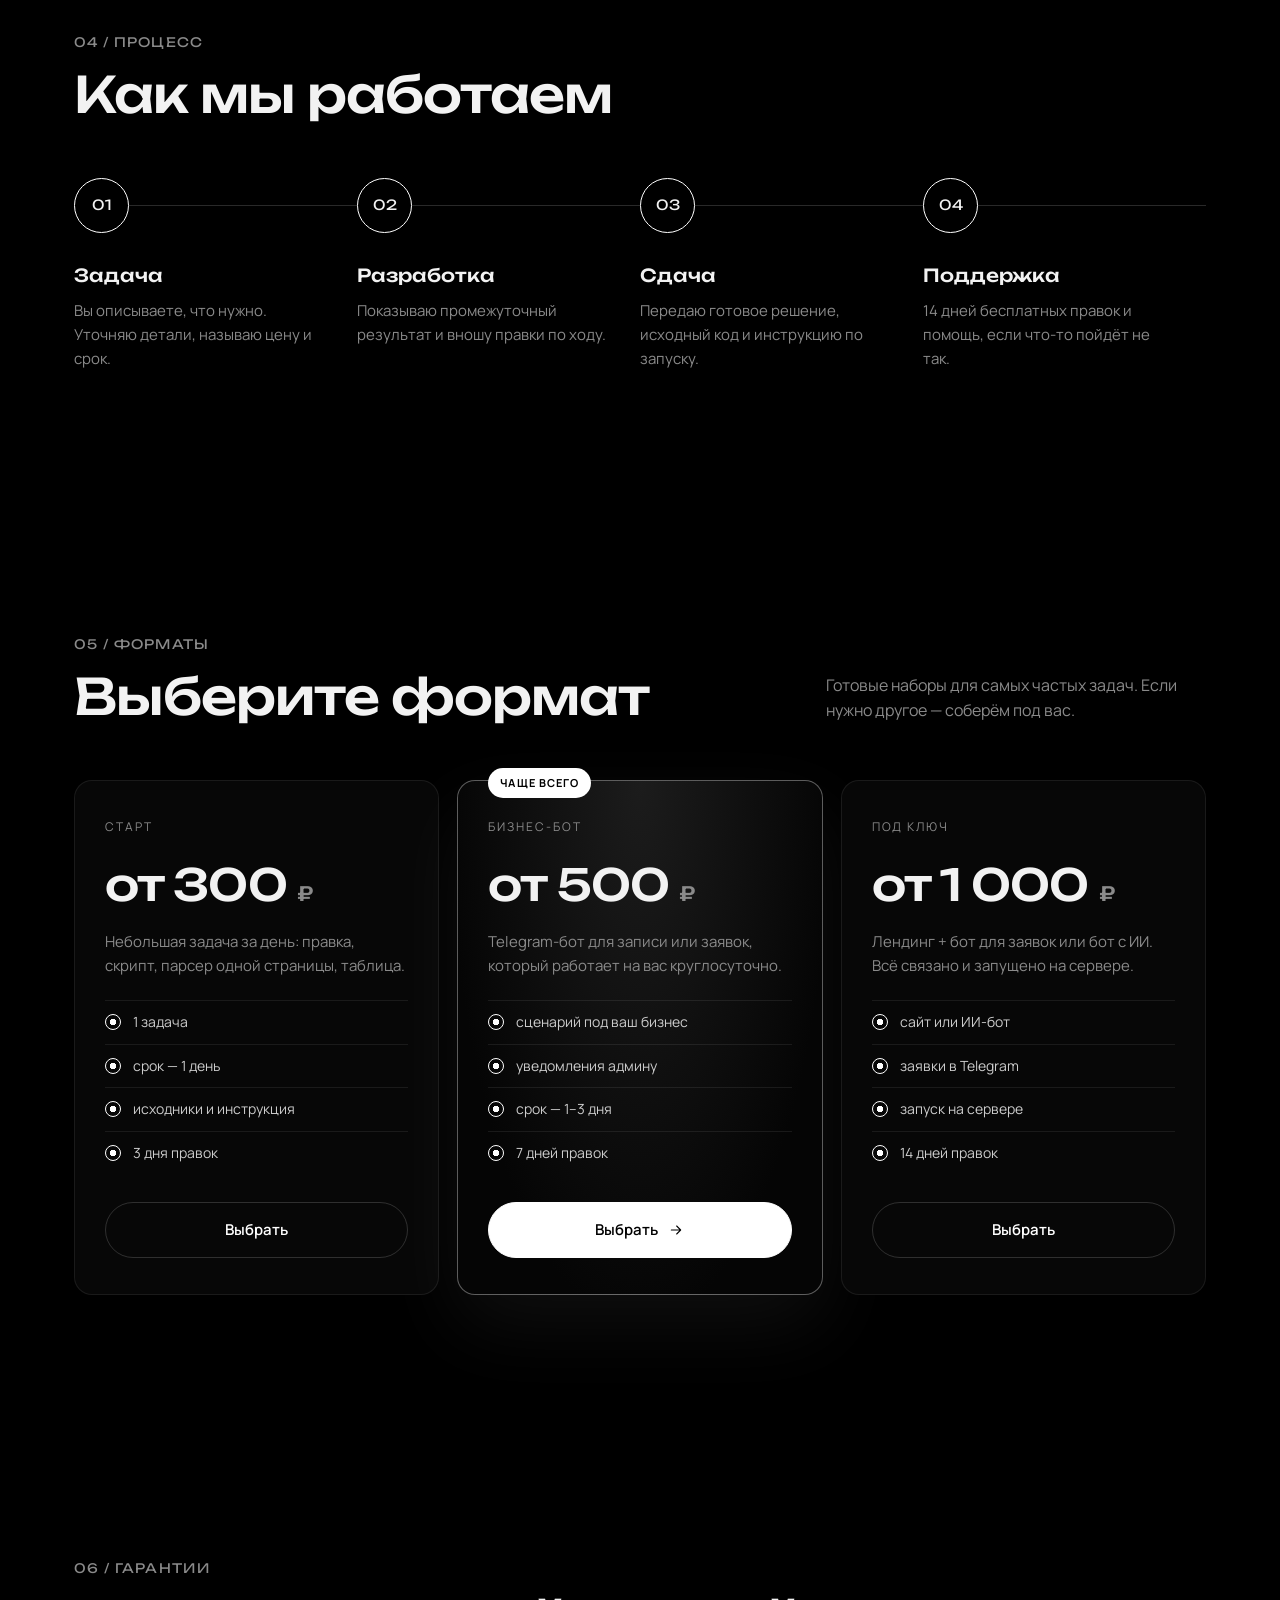
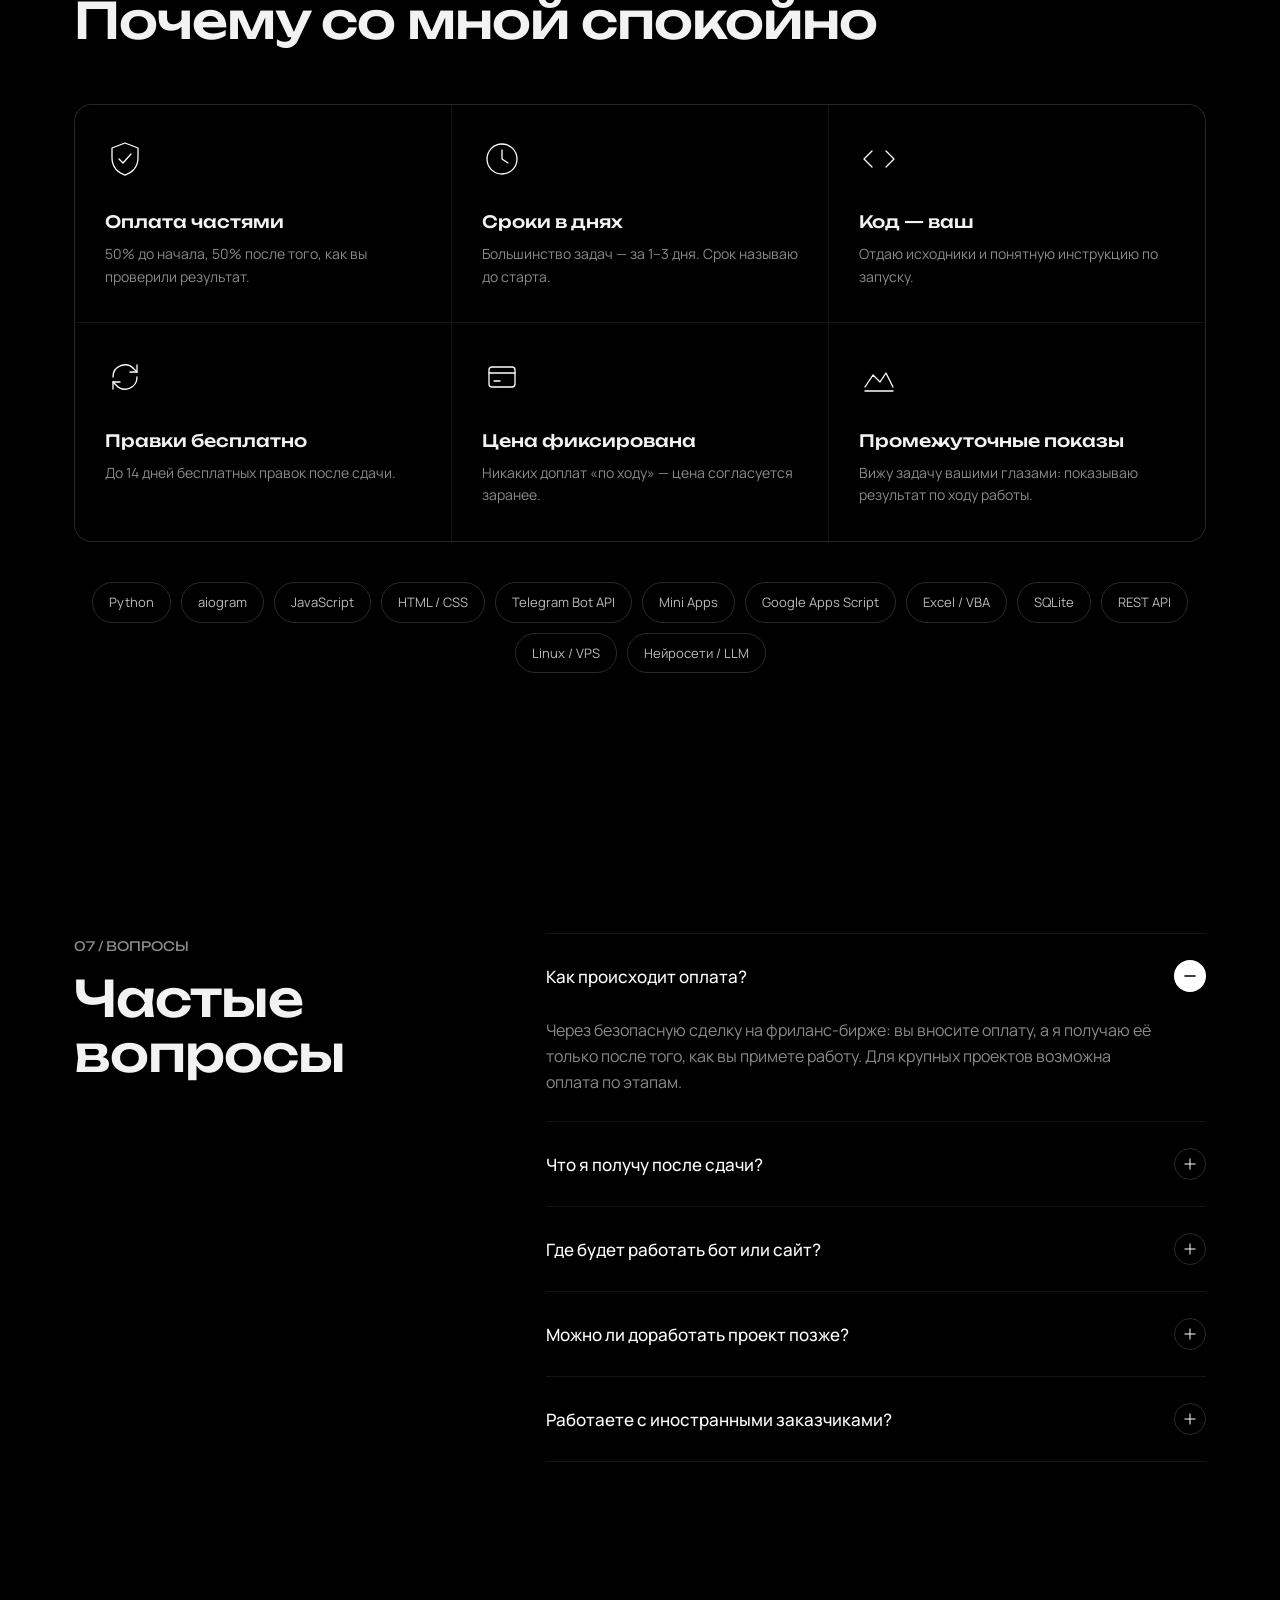
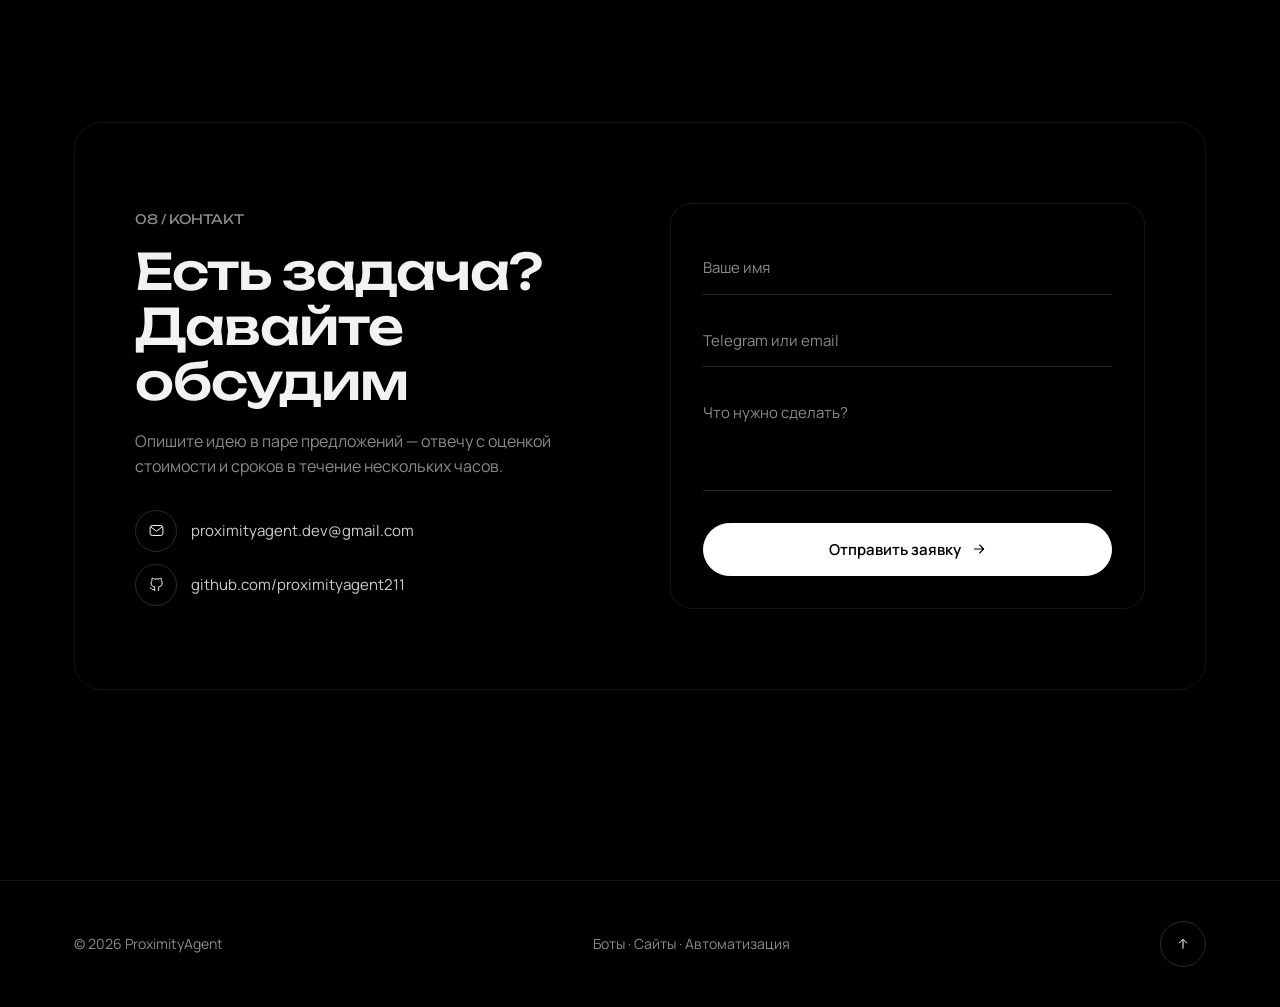
==== commit 07db2d89: "12 services with filter, packages, guarantees, tech stack, 8-type calculator, mobile CTA, JSON-LD" ====
--- a/index.html
+++ b/index.html
@@ -15,7 +15,8 @@
 <link rel="preconnect" href="https://fonts.gstatic.com" crossorigin>
 <link href="https://fonts.googleapis.com/css2?family=Manrope:wght@400;500;600;700&family=Unbounded:wght@400;500;600&display=swap" rel="stylesheet">
 <link rel="preload" as="image" href="assets/planet.webp" type="image/webp">
-<link rel="stylesheet" href="style.css?v=4">
+<link rel="stylesheet" href="style.css?v=6">
+<script type="application/ld+json">{"@context":"https://schema.org","@type":"ProfessionalService","name":"ProximityAgent","url":"https://proximityagent211.github.io/","email":"proximityagent.dev@gmail.com","description":"Telegram-боты, лендинги, парсинг, автоматизация на Python, тексты и переводы. Разовые задачи от 100 ₽.","areaServed":"RU","priceRange":"100–1000+ ₽"}</script>
 </head>
 <body>
 <div id="loader"><div class="ld"><i></i><i></i><b></b></div></div>
@@ -48,6 +49,7 @@
       <a href="#services">Услуги</a>
       <a href="#works">Работы</a>
       <a href="#calc">Стоимость</a>
+      <a href="#packages">Форматы</a>
       <a href="#faq">Вопросы</a>
       <a href="#contact" class="btn sm">Обсудить проект</a>
     </nav>
@@ -64,14 +66,14 @@
         <span class="line"><span>автоматизация</span></span>
         <span class="line"><span class="o">на орбите</span> <span>бизнеса</span></span>
       </h1>
-      <p class="lead">Разрабатываю Telegram-ботов, лендинги и парсеры под ключ. Быстро, по фиксированной цене, с исходным кодом и поддержкой после сдачи.</p>
+      <p class="lead">Разрабатываю Telegram-ботов, лендинги и парсеры под ключ. Быстро, по фиксированной цене, с исходным кодом и поддержкой после сдачи. Цены — от 100 ₽.</p>
       <div class="acts">
         <a href="#contact" class="btn">Обсудить задачу <svg><use href="#i-arrow"/></svg></a>
         <a href="#works" class="btn ghost">Смотреть работы</a>
       </div>
       <div class="stats">
         <div><b data-count="3">0</b><span>дня — средний срок</span></div>
-        <div><b data-count="14">0</b><span>дней поддержки</span></div>
+        <div><b data-count="12">0</b><span>направлений работы</span></div>
         <div><b>24/7</b><span>на связи</span></div>
       </div>
     </div>
@@ -92,43 +94,85 @@
   <section id="services"><div class="wrap">
     <div class="sh rv">
       <div><span class="num">01 / УСЛУГИ</span><h2>Что я делаю</h2></div>
-      <p>Каждая услуга — с фиксированной ценой, понятным сроком и исходниками на руках.</p>
-    </div>
-    <div class="svc">
-      <a href="#contact" class="s-card rv" data-svc="bot">
+      <p>12 направлений — разовые задачи с фиксированной ценой, понятным сроком и исходниками на руках.</p>
+    </div>
+    <div class="svc-tabs rv" id="svcTabs" role="tablist">
+      <button class="on" data-f="all">Все <i>12</i></button>
+      <button data-f="dev">Разработка <i>5</i></button>
+      <button data-f="auto">Автоматизация <i>4</i></button>
+      <button data-f="text">Тексты <i>3</i></button>
+    </div>
+    <div class="svc" id="svcGrid">
+      <a href="#contact" class="s-card rv" data-cat="dev" data-svc="Telegram-бот">
         <div class="s-ico"><svg viewBox="0 0 54 54"><rect x="8" y="12" width="38" height="28" rx="9"/><path d="M17 40l-5 7 11-7"/><circle cx="20" cy="26" r="2.5"/><circle cx="34" cy="26" r="2.5"/><path d="M27 12V5"/><circle cx="27" cy="4" r="1.6"/><circle class="an" cx="27" cy="26" r="24"/></svg></div>
-        <h3>Telegram-боты</h3>
-        <p>Запись клиентов, приём заявок, каталог с оплатой, рассылки, уведомления администратору и выгрузка в таблицы.</p>
+        <span class="s-tag">Разработка</span><h3>Telegram-боты</h3>
+        <p>Запись клиентов, приём заявок, каталог, рассылки, уведомления администратору.</p>
         <div class="s-foot"><b>от 500 ₽</b><span class="arr"><svg><use href="#i-ne"/></svg></span></div>
       </a>
-      <a href="#contact" class="s-card rv d1">
+      <a href="#contact" class="s-card rv d1" data-cat="dev" data-svc="Бот с ИИ">
+        <div class="s-ico"><svg viewBox="0 0 54 54"><path d="M27 8c-8 0-14 5-14 12 0 4 2 7 5 9v6l6-3h3c8 0 14-5 14-12S35 8 27 8z"/><path d="M21 20h.01M27 20h.01M33 20h.01"/><path class="an" d="M10 44c6-4 12-5 17-5s11 1 17 5"/><path d="M42 6l2 4 4 2-4 2-2 4-2-4-4-2 4-2z"/></svg></div>
+        <span class="s-tag">Разработка</span><h3>Бот с ИИ-ассистентом</h3>
+        <p>Бот, который отвечает клиентам на вопросы по вашей базе знаний с помощью нейросети.</p>
+        <div class="s-foot"><b>от 1 000 ₽</b><span class="arr"><svg><use href="#i-ne"/></svg></span></div>
+      </a>
+      <a href="#contact" class="s-card rv d2" data-cat="dev" data-svc="Лендинг">
         <div class="s-ico"><svg viewBox="0 0 54 54"><rect x="5" y="9" width="44" height="34" rx="5"/><path d="M5 17h44"/><circle cx="10" cy="13" r=".8"/><circle cx="14" cy="13" r=".8"/><path d="M12 25h18M12 31h12"/><rect x="34" y="23" width="9" height="12" rx="2"/><path class="an" d="M14 49h26"/></svg></div>
-        <h3>Лендинги и сайты</h3>
-        <p>Адаптивные одностраничники с формой заявки в Telegram или на почту. Помогу с хостингом и доменом.</p>
+        <span class="s-tag">Разработка</span><h3>Лендинги и сайты</h3>
+        <p>Адаптивные одностраничники с анимациями и формой заявки в Telegram или на почту.</p>
         <div class="s-foot"><b>от 1 000 ₽</b><span class="arr"><svg><use href="#i-ne"/></svg></span></div>
       </a>
-      <a href="#contact" class="s-card rv d2">
+      <a href="#contact" class="s-card rv" data-cat="dev" data-svc="Mini App">
+        <div class="s-ico"><svg viewBox="0 0 54 54"><rect x="15" y="5" width="24" height="44" rx="5"/><path d="M24 9h6"/><rect x="20" y="15" width="6" height="6" rx="1.5"/><rect x="28" y="15" width="6" height="6" rx="1.5"/><rect x="20" y="23" width="6" height="6" rx="1.5"/><rect class="an" x="28" y="23" width="6" height="6" rx="1.5"/><path d="M22 40h10"/></svg></div>
+        <span class="s-tag">Разработка</span><h3>Telegram Mini App</h3>
+        <p>Мини-приложение внутри Telegram: меню, запись, магазин, личный кабинет.</p>
+        <div class="s-foot"><b>от 1 000 ₽</b><span class="arr"><svg><use href="#i-ne"/></svg></span></div>
+      </a>
+      <a href="#contact" class="s-card rv d1" data-cat="dev" data-svc="Исправление кода">
+        <div class="s-ico"><svg viewBox="0 0 54 54"><path d="M18 16l-11 11 11 11M36 16l11 11-11 11"/><path d="M31 10l-8 34"/><circle class="an" cx="27" cy="27" r="23"/></svg></div>
+        <span class="s-tag">Разработка</span><h3>Исправление и доработка кода</h3>
+        <p>Найду и исправлю ошибку, допишу функцию, обновлю бота или сайт, который сломался.</p>
+        <div class="s-foot"><b>от 300 ₽</b><span class="arr"><svg><use href="#i-ne"/></svg></span></div>
+      </a>
+      <a href="#contact" class="s-card rv d2" data-cat="auto" data-svc="Парсинг">
         <div class="s-ico"><svg viewBox="0 0 54 54"><circle cx="20" cy="20" r="13"/><path d="M30 30l14 14"/><path d="M13 22l4-5 4 4 5-7"/><path class="an" d="M38 8h10v10M48 8L36 20"/></svg></div>
-        <h3>Парсинг данных</h3>
-        <p>Сбор цен, товаров и контактов с сайтов и маркетплейсов в Excel или Google Таблицы, в том числе по расписанию.</p>
+        <span class="s-tag">Автоматизация</span><h3>Парсинг данных</h3>
+        <p>Цены, товары и контакты с сайтов и маркетплейсов в Excel или Google Таблицы.</p>
         <div class="s-foot"><b>от 300 ₽</b><span class="arr"><svg><use href="#i-ne"/></svg></span></div>
       </a>
-      <a href="#contact" class="s-card rv">
+      <a href="#contact" class="s-card rv" data-cat="auto" data-svc="Скрипт автоматизации">
         <div class="s-ico"><svg viewBox="0 0 54 54"><circle cx="27" cy="27" r="7"/><path d="M27 8v6M27 40v6M8 27h6M40 27h6M13.6 13.6l4.2 4.2M36.2 36.2l4.2 4.2M13.6 40.4l4.2-4.2M36.2 17.8l4.2-4.2"/><circle class="an" cx="27" cy="27" r="16"/></svg></div>
-        <h3>Автоматизация</h3>
-        <p>Скрипты для рутины: отчёты, обработка таблиц и файлов, интеграции сервисов через API — одной кнопкой.</p>
+        <span class="s-tag">Автоматизация</span><h3>Скрипты на Python</h3>
+        <p>Отчёты, обработка файлов, выгрузки и интеграции сервисов по API — одной кнопкой.</p>
         <div class="s-foot"><b>от 300 ₽</b><span class="arr"><svg><use href="#i-ne"/></svg></span></div>
       </a>
-      <a href="#contact" class="s-card rv d1">
+      <a href="#contact" class="s-card rv d1" data-cat="auto" data-svc="Google Таблицы и Excel">
+        <div class="s-ico"><svg viewBox="0 0 54 54"><rect x="8" y="8" width="38" height="38" rx="5"/><path d="M8 19h38M8 30h38M21 8v38M33 8v38"/><path class="an" d="M24 41l4-6 4 3 6-9"/></svg></div>
+        <span class="s-tag">Автоматизация</span><h3>Google Таблицы и Excel</h3>
+        <p>Формулы, сводные, макросы и Apps Script: таблица, которая считает и обновляется сама.</p>
+        <div class="s-foot"><b>от 200 ₽</b><span class="arr"><svg><use href="#i-ne"/></svg></span></div>
+      </a>
+      <a href="#contact" class="s-card rv d2" data-cat="auto" data-svc="Запуск на сервере">
+        <div class="s-ico"><svg viewBox="0 0 54 54"><rect x="9" y="9" width="36" height="13" rx="3"/><rect x="9" y="26" width="36" height="13" rx="3"/><circle cx="16" cy="15.5" r="1.5"/><circle cx="16" cy="32.5" r="1.5"/><path d="M24 15.5h14M24 32.5h14"/><path class="an" d="M27 39v8M17 47h20"/></svg></div>
+        <span class="s-tag">Автоматизация</span><h3>Запуск на сервере</h3>
+        <p>Размещу бота или скрипт на VPS, настрою автозапуск, чтобы работал 24/7 без вашего ПК.</p>
+        <div class="s-foot"><b>от 300 ₽</b><span class="arr"><svg><use href="#i-ne"/></svg></span></div>
+      </a>
+      <a href="#contact" class="s-card rv" data-cat="text" data-svc="Карточки WB/Ozon">
         <div class="s-ico"><svg viewBox="0 0 54 54"><path d="M10 14l4-6h26l4 6v30a3 3 0 01-3 3H13a3 3 0 01-3-3z"/><path d="M10 14h34"/><path d="M20 22a7 7 0 0014 0"/><path class="an" d="M17 38h20"/></svg></div>
-        <h3>Карточки WB и Ozon</h3>
-        <p>Продающие SEO-описания товаров с ключевыми словами из поиска маркетплейса и без стоп-слов.</p>
+        <span class="s-tag">Тексты</span><h3>Карточки WB и Ozon</h3>
+        <p>SEO-описания товаров с ключевыми словами из поиска маркетплейса и без стоп-слов.</p>
         <div class="s-foot"><b>от 100 ₽</b><span class="arr"><svg><use href="#i-ne"/></svg></span></div>
       </a>
-      <a href="#contact" class="s-card rv d2">
+      <a href="#contact" class="s-card rv d1" data-cat="text" data-svc="Тексты для сайта">
+        <div class="s-ico"><svg viewBox="0 0 54 54"><path d="M14 6h20l10 10v32H14z"/><path d="M34 6v10h10"/><path d="M20 24h18M20 30h18M20 36h12"/><path class="an" d="M8 14v34h6"/></svg></div>
+        <span class="s-tag">Тексты</span><h3>Тексты и рассылки</h3>
+        <p>Тексты для лендинга, посты, email-рассылки и сценарии бота — коротко и по делу.</p>
+        <div class="s-foot"><b>от 200 ₽</b><span class="arr"><svg><use href="#i-ne"/></svg></span></div>
+      </a>
+      <a href="#contact" class="s-card rv d2" data-cat="text" data-svc="Перевод">
         <div class="s-ico"><svg viewBox="0 0 54 54"><circle cx="27" cy="27" r="19"/><path d="M8 27h38M27 8c-6 6-8 12-8 19s2 13 8 19M27 8c6 6 8 12 8 19s-2 13-8 19"/><ellipse class="an" cx="27" cy="27" rx="25" ry="9" transform="rotate(-20 27 27)"/></svg></div>
-        <h3>Переводы</h3>
-        <p>Русский ⇄ английский: сайты, интерфейсы, документация и описания товаров с локализацией.</p>
+        <span class="s-tag">Тексты</span><h3>Переводы RU ⇄ EN</h3>
+        <p>Сайты, интерфейсы, документация и карточки товаров с локализацией под рынок.</p>
         <div class="s-foot"><b>от 100 ₽</b><span class="arr"><svg><use href="#i-ne"/></svg></span></div>
       </a>
     </div>
@@ -224,7 +268,7 @@
       <div class="c-left">
         <div class="c-group"><label>Тип проекта</label>
           <div class="seg" id="ctype">
-            <button data-v="bot" class="on">Telegram-бот</button><button data-v="land">Лендинг</button><button data-v="pars">Парсер</button><button data-v="auto">Автоматизация</button>
+            <button data-v="bot" class="on">Telegram-бот</button><button data-v="ai">Бот с ИИ</button><button data-v="land">Лендинг</button><button data-v="app">Mini App</button><button data-v="pars">Парсер</button><button data-v="auto">Скрипт</button><button data-v="sheet">Таблицы</button><button data-v="fix">Исправление кода</button>
           </div>
         </div>
         <div class="c-group">
@@ -265,9 +309,57 @@
     </div>
   </div></section>
 
+  <!-- PACKAGES -->
+  <section id="packages"><div class="wrap">
+    <div class="sh rv">
+      <div><span class="num">05 / ФОРМАТЫ</span><h2>Выберите формат</h2></div>
+      <p>Готовые наборы для самых частых задач. Если нужно другое — соберём под вас.</p>
+    </div>
+    <div class="pk">
+      <div class="pk-card rv">
+        <span class="pk-name">Старт</span>
+        <div class="pk-price">от 300 <small>₽</small></div>
+        <p>Небольшая задача за день: правка, скрипт, парсер одной страницы, таблица.</p>
+        <ul><li>1 задача</li><li>срок — 1 день</li><li>исходники и инструкция</li><li>3 дня правок</li></ul>
+        <a href="#contact" class="btn ghost" data-pkg="Старт">Выбрать</a>
+      </div>
+      <div class="pk-card hot rv d1">
+        <span class="pk-badge">Чаще всего</span>
+        <span class="pk-name">Бизнес-бот</span>
+        <div class="pk-price">от 500 <small>₽</small></div>
+        <p>Telegram-бот для записи или заявок, который работает на вас круглосуточно.</p>
+        <ul><li>сценарий под ваш бизнес</li><li>уведомления админу</li><li>срок — 1–3 дня</li><li>7 дней правок</li></ul>
+        <a href="#contact" class="btn" data-pkg="Бизнес-бот">Выбрать <svg><use href="#i-arrow"/></svg></a>
+      </div>
+      <div class="pk-card rv d2">
+        <span class="pk-name">Под ключ</span>
+        <div class="pk-price">от 1 000 <small>₽</small></div>
+        <p>Лендинг + бот для заявок или бот с ИИ. Всё связано и запущено на сервере.</p>
+        <ul><li>сайт или ИИ-бот</li><li>заявки в Telegram</li><li>запуск на сервере</li><li>14 дней правок</li></ul>
+        <a href="#contact" class="btn ghost" data-pkg="Под ключ">Выбрать</a>
+      </div>
+    </div>
+  </div></section>
+
+  <!-- GUARANTEES -->
+  <section id="why"><div class="wrap">
+    <div class="sh rv"><div><span class="num">06 / ГАРАНТИИ</span><h2>Почему со мной спокойно</h2></div></div>
+    <div class="why">
+      <div class="w-item rv"><svg viewBox="0 0 40 40"><path d="M20 4l13 5v10c0 9-6 15-13 17C13 34 7 28 7 19V9z"/><path d="M14 20l4 4 8-9"/></svg><h3>Оплата частями</h3><p>50% до начала, 50% после того, как вы проверили результат.</p></div>
+      <div class="w-item rv d1"><svg viewBox="0 0 40 40"><circle cx="20" cy="20" r="15"/><path d="M20 11v9l6 4"/></svg><h3>Сроки в днях</h3><p>Большинство задач — за 1–3 дня. Срок называю до старта.</p></div>
+      <div class="w-item rv d2"><svg viewBox="0 0 40 40"><path d="M13 12l-8 8 8 8M27 12l8 8-8 8"/></svg><h3>Код — ваш</h3><p>Отдаю исходники и понятную инструкцию по запуску.</p></div>
+      <div class="w-item rv"><svg viewBox="0 0 40 40"><path d="M8 20a12 12 0 0121-8l3 3M32 20a12 12 0 01-21 8l-3-3"/><path d="M32 8v7h-7M8 32v-7h7"/></svg><h3>Правки бесплатно</h3><p>До 14 дней бесплатных правок после сдачи.</p></div>
+      <div class="w-item rv d1"><svg viewBox="0 0 40 40"><rect x="7" y="10" width="26" height="20" rx="3"/><path d="M7 16h26"/><path d="M12 24h6"/></svg><h3>Цена фиксирована</h3><p>Никаких доплат «по ходу» — цена согласуется заранее.</p></div>
+      <div class="w-item rv d2"><svg viewBox="0 0 40 40"><path d="M6 30l8-12 7 7 6-9 7 14"/><path d="M6 34h28"/></svg><h3>Промежуточные показы</h3><p>Вижу задачу вашими глазами: показываю результат по ходу работы.</p></div>
+    </div>
+    <div class="stack rv">
+      <span>Python</span><span>aiogram</span><span>JavaScript</span><span>HTML / CSS</span><span>Telegram Bot API</span><span>Mini Apps</span><span>Google Apps Script</span><span>Excel / VBA</span><span>SQLite</span><span>REST API</span><span>Linux / VPS</span><span>Нейросети / LLM</span>
+    </div>
+  </div></section>
+
   <!-- FAQ -->
   <section id="faq"><div class="wrap faq">
-    <div class="rv"><span class="num" style="font-family:var(--fh);font-size:13px;color:var(--muted)">05 / ВОПРОСЫ</span><h2>Частые вопросы</h2></div>
+    <div class="rv"><span class="num" style="font-family:var(--fh);font-size:13px;color:var(--muted)">07 / ВОПРОСЫ</span><h2>Частые вопросы</h2></div>
     <div class="rv d1" id="qa">
       <div class="qa open"><button>Как происходит оплата?<span class="pm"></span></button><div class="ans"><div><p>Через безопасную сделку на фриланс-бирже: вы вносите оплату, а я получаю её только после того, как вы примете работу. Для крупных проектов возможна оплата по этапам.</p></div></div></div>
       <div class="qa"><button>Что я получу после сдачи?<span class="pm"></span></button><div class="ans"><div><p>Работающее решение, полный исходный код, инструкцию по запуску и 14 дней бесплатных мелких правок.</p></div></div></div>
@@ -282,7 +374,7 @@
     <div class="contact rv">
       <canvas id="cOrbit"></canvas>
       <div>
-        <span class="num" style="font-family:var(--fh);font-size:13px;color:var(--muted)">06 / КОНТАКТ</span>
+        <span class="num" style="font-family:var(--fh);font-size:13px;color:var(--muted)">08 / КОНТАКТ</span>
         <h2>Есть задача?<br>Давайте обсудим</h2>
         <p class="lead">Опишите идею в паре предложений — отвечу с оценкой стоимости и сроков в течение нескольких часов.</p>
         <div class="cl">
@@ -301,12 +393,14 @@
   </div></section>
 </main>
 
+<a href="#contact" class="m-cta" id="mCta">Обсудить задачу <svg><use href="#i-arrow"/></svg></a>
+
 <footer><div class="wrap">
   <span>© 2026 ProximityAgent</span>
   <span>Боты · Сайты · Автоматизация</span>
   <a href="#top" class="totop" aria-label="Наверх"><svg><use href="#i-up"/></svg></a>
 </div></footer>
 
-<script src="main.js?v=4"></script>
+<script src="main.js?v=6"></script>
 </body>
 </html>
--- a/style.css
+++ b/style.css
@@ -333,3 +333,58 @@
   .scroll-hint{display:none}
 }
 @media (prefers-reduced-motion:reduce){*,*:before,*:after{animation:none!important;transition:none!important}.rv{opacity:1;transform:none}.hero h1 .line>span{transform:none}}
+
+/* ---------- v6: service filter ---------- */
+.svc-tabs{display:flex;flex-wrap:wrap;gap:8px;margin:-24px 0 28px}
+.svc-tabs button{font-family:var(--fb);font-size:14px;padding:10px 18px;border-radius:100px;border:1px solid var(--line2);background:none;color:#ccc;cursor:pointer;transition:all .3s var(--ease);display:flex;align-items:center;gap:8px}
+.svc-tabs button i{font-style:normal;font-size:11px;min-width:22px;height:22px;border-radius:20px;display:grid;place-items:center;background:#1a1a1a;color:var(--muted)}
+.svc-tabs button:hover{border-color:#fff;color:#fff}
+.svc-tabs button.on{background:#fff;color:#000;border-color:#fff}
+.svc-tabs button.on i{background:#000;color:#fff}
+.svc{grid-template-columns:repeat(4,1fr)}
+.s-card{min-height:290px;padding:32px 26px 28px}
+.s-card.hide{display:none}
+.s-card.pop{animation:pop .5s var(--ease)}
+@keyframes pop{from{opacity:0;transform:scale(.97)}}
+.s-tag{font-size:11px;letter-spacing:.14em;text-transform:uppercase;color:var(--dim);margin-bottom:8px}
+.s-ico{margin-bottom:22px;width:48px;height:48px}
+.s-card h3{font-size:18px}
+.s-card p{font-size:14px}
+
+/* ---------- packages ---------- */
+.pk{display:grid;grid-template-columns:repeat(3,1fr);gap:18px;align-items:stretch}
+.pk-card{position:relative;border:1px solid var(--line);border-radius:var(--r);padding:36px 30px;background:var(--bg2);display:flex;flex-direction:column;transition:transform .5s var(--ease),border-color .4s}
+.pk-card:hover{transform:translateY(-6px);border-color:var(--line2)}
+.pk-card.hot{background:radial-gradient(ellipse at 50% 0%,#1c1c1c,#050505 75%);border-color:rgba(255,255,255,.35);box-shadow:0 30px 80px rgba(255,255,255,.06)}
+.pk-badge{position:absolute;top:-13px;left:30px;background:#fff;color:#000;font-size:11px;font-weight:700;letter-spacing:.1em;text-transform:uppercase;padding:6px 12px;border-radius:100px}
+.pk-name{font-size:12px;letter-spacing:.16em;text-transform:uppercase;color:var(--muted)}
+.pk-price{font-family:var(--fh);font-size:44px;font-weight:500;margin:14px 0 10px;letter-spacing:-.02em}
+.pk-price small{font-size:.45em;color:var(--muted)}
+.pk-card p{color:var(--muted);font-size:15px;margin-bottom:22px}
+.pk-card ul{list-style:none;margin-bottom:28px;flex:1}
+.pk-card li{display:flex;gap:12px;padding:10px 0;border-top:1px solid var(--line);font-size:14px;color:#ccc}
+.pk-card li:before{content:"";flex:none;width:14px;height:14px;margin-top:3px;border-radius:50%;border:1px solid #fff;background:radial-gradient(circle,#fff 30%,transparent 35%)}
+.pk-card .btn{justify-content:center}
+
+/* ---------- guarantees ---------- */
+.why{display:grid;grid-template-columns:repeat(3,1fr);gap:1px;background:var(--line);border:1px solid var(--line);border-radius:var(--r);overflow:hidden}
+.w-item{background:#000;padding:34px 30px;transition:background .4s}
+.w-item:hover{background:#080808}
+.w-item svg{width:40px;height:40px;fill:none;stroke:#fff;stroke-width:1.3;stroke-linecap:round;stroke-linejoin:round;margin-bottom:22px}
+.w-item h3{font-family:var(--fh);font-weight:500;font-size:17px;margin-bottom:8px}
+.w-item p{color:var(--muted);font-size:14px}
+.stack{display:flex;flex-wrap:wrap;gap:10px;margin-top:40px;justify-content:center}
+.stack span{font-size:13px;color:#bbb;border:1px solid var(--line2);padding:9px 16px;border-radius:100px;transition:all .3s}
+.stack span:hover{background:#fff;color:#000;border-color:#fff}
+
+/* ---------- mobile sticky CTA ---------- */
+.m-cta{display:none}
+@media(max-width:760px){
+  .m-cta{display:flex;position:fixed;left:16px;right:16px;bottom:16px;z-index:30;justify-content:center;align-items:center;gap:10px;padding:16px;border-radius:100px;background:#fff;color:#000;font-weight:700;box-shadow:0 10px 40px rgba(0,0,0,.6);transform:translateY(140%);transition:transform .5s var(--ease)}
+  .m-cta svg{width:16px;height:16px}
+  .m-cta.show{transform:none}
+  footer{padding-bottom:100px}
+}
+@media(max-width:1100px){.svc{grid-template-columns:repeat(3,1fr)}}
+@media(max-width:980px){.svc{grid-template-columns:1fr 1fr}.pk,.why{grid-template-columns:1fr}.pk{gap:28px}}
+@media(max-width:760px){.svc{grid-template-columns:1fr}.svc-tabs{margin-top:-20px}}
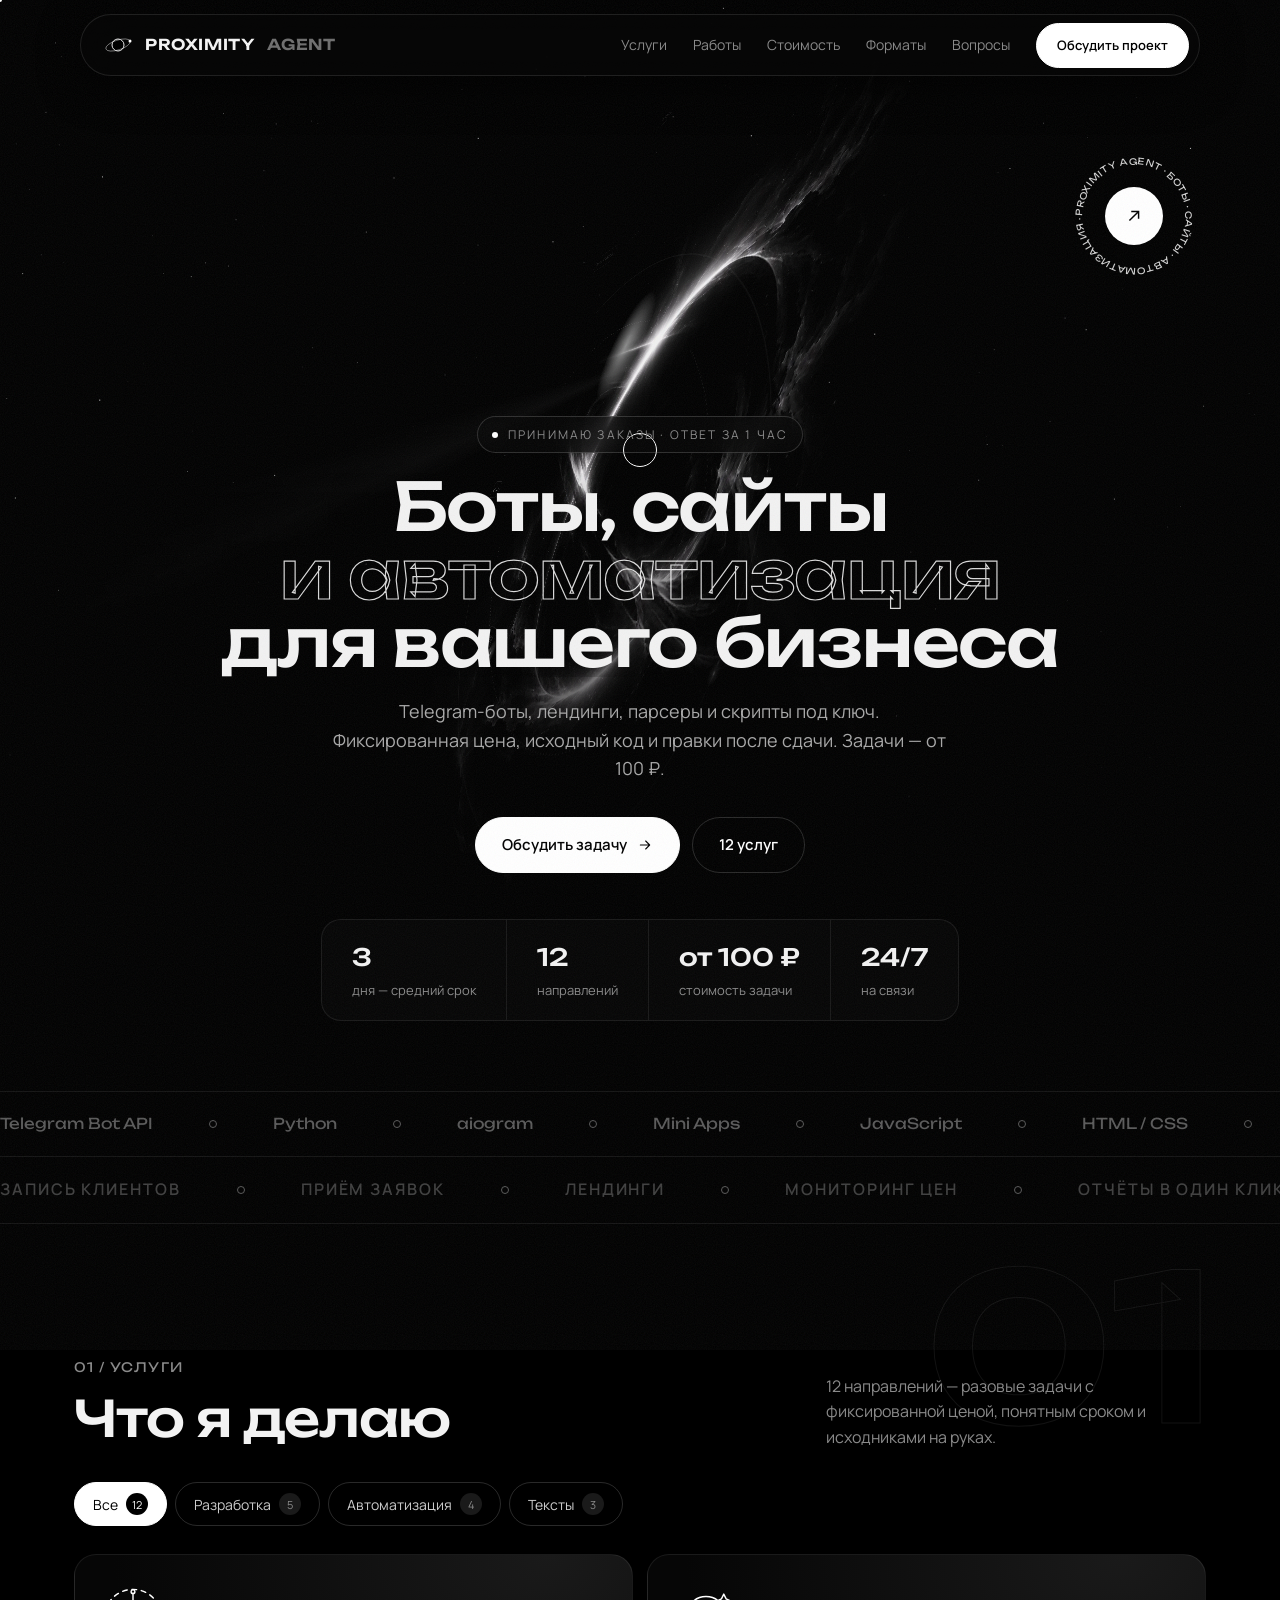
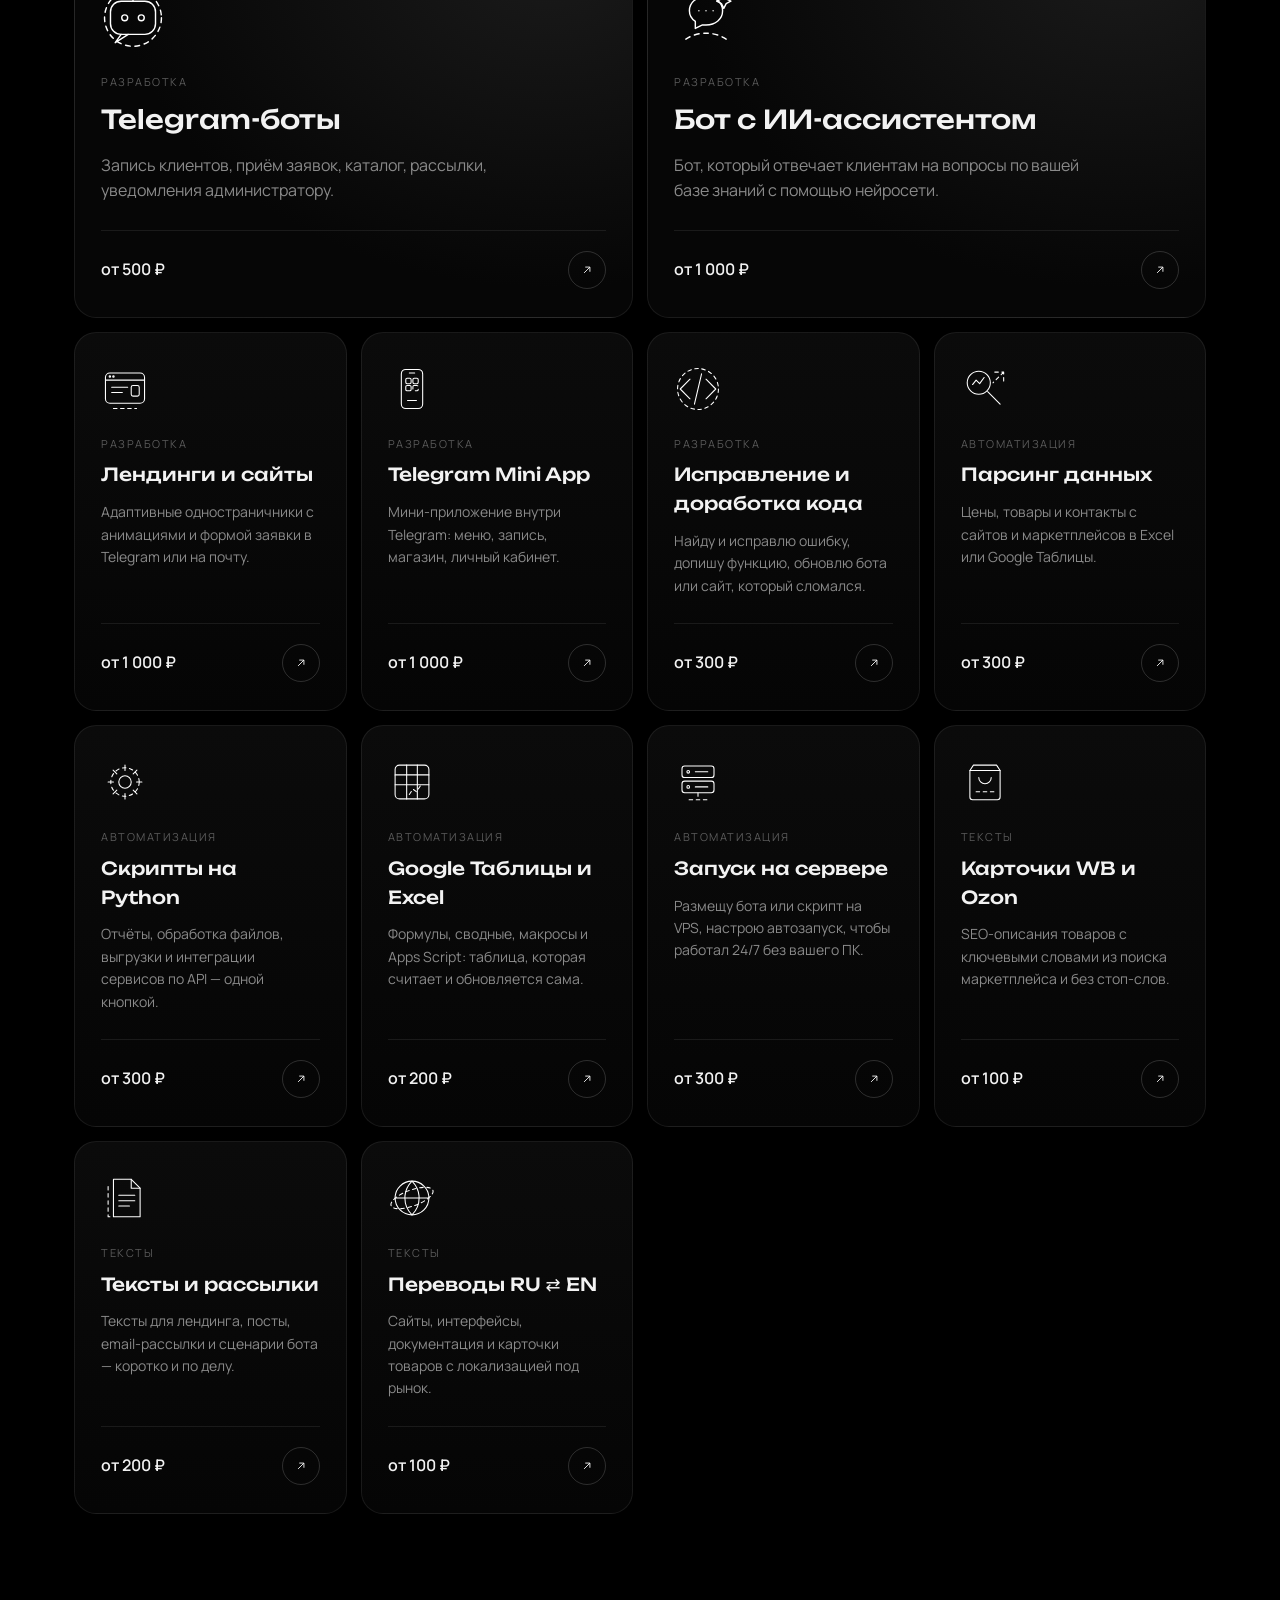
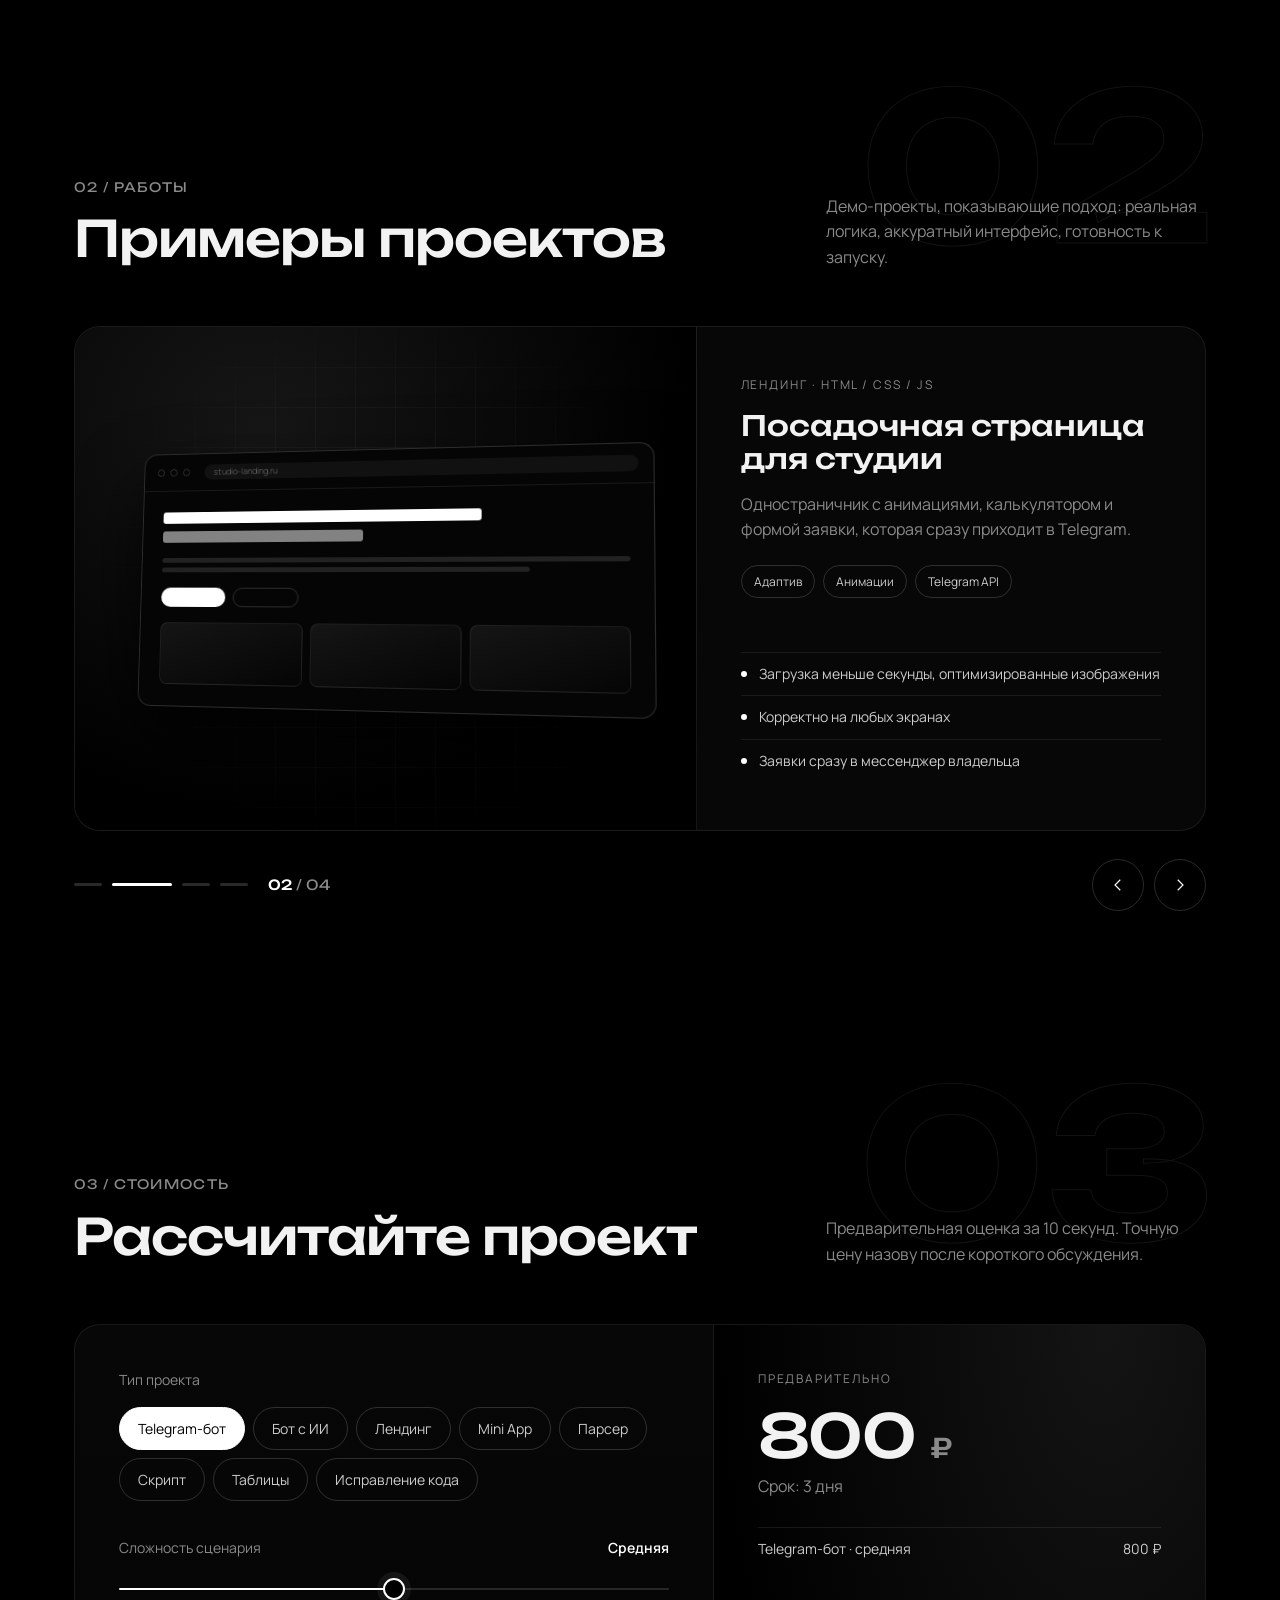
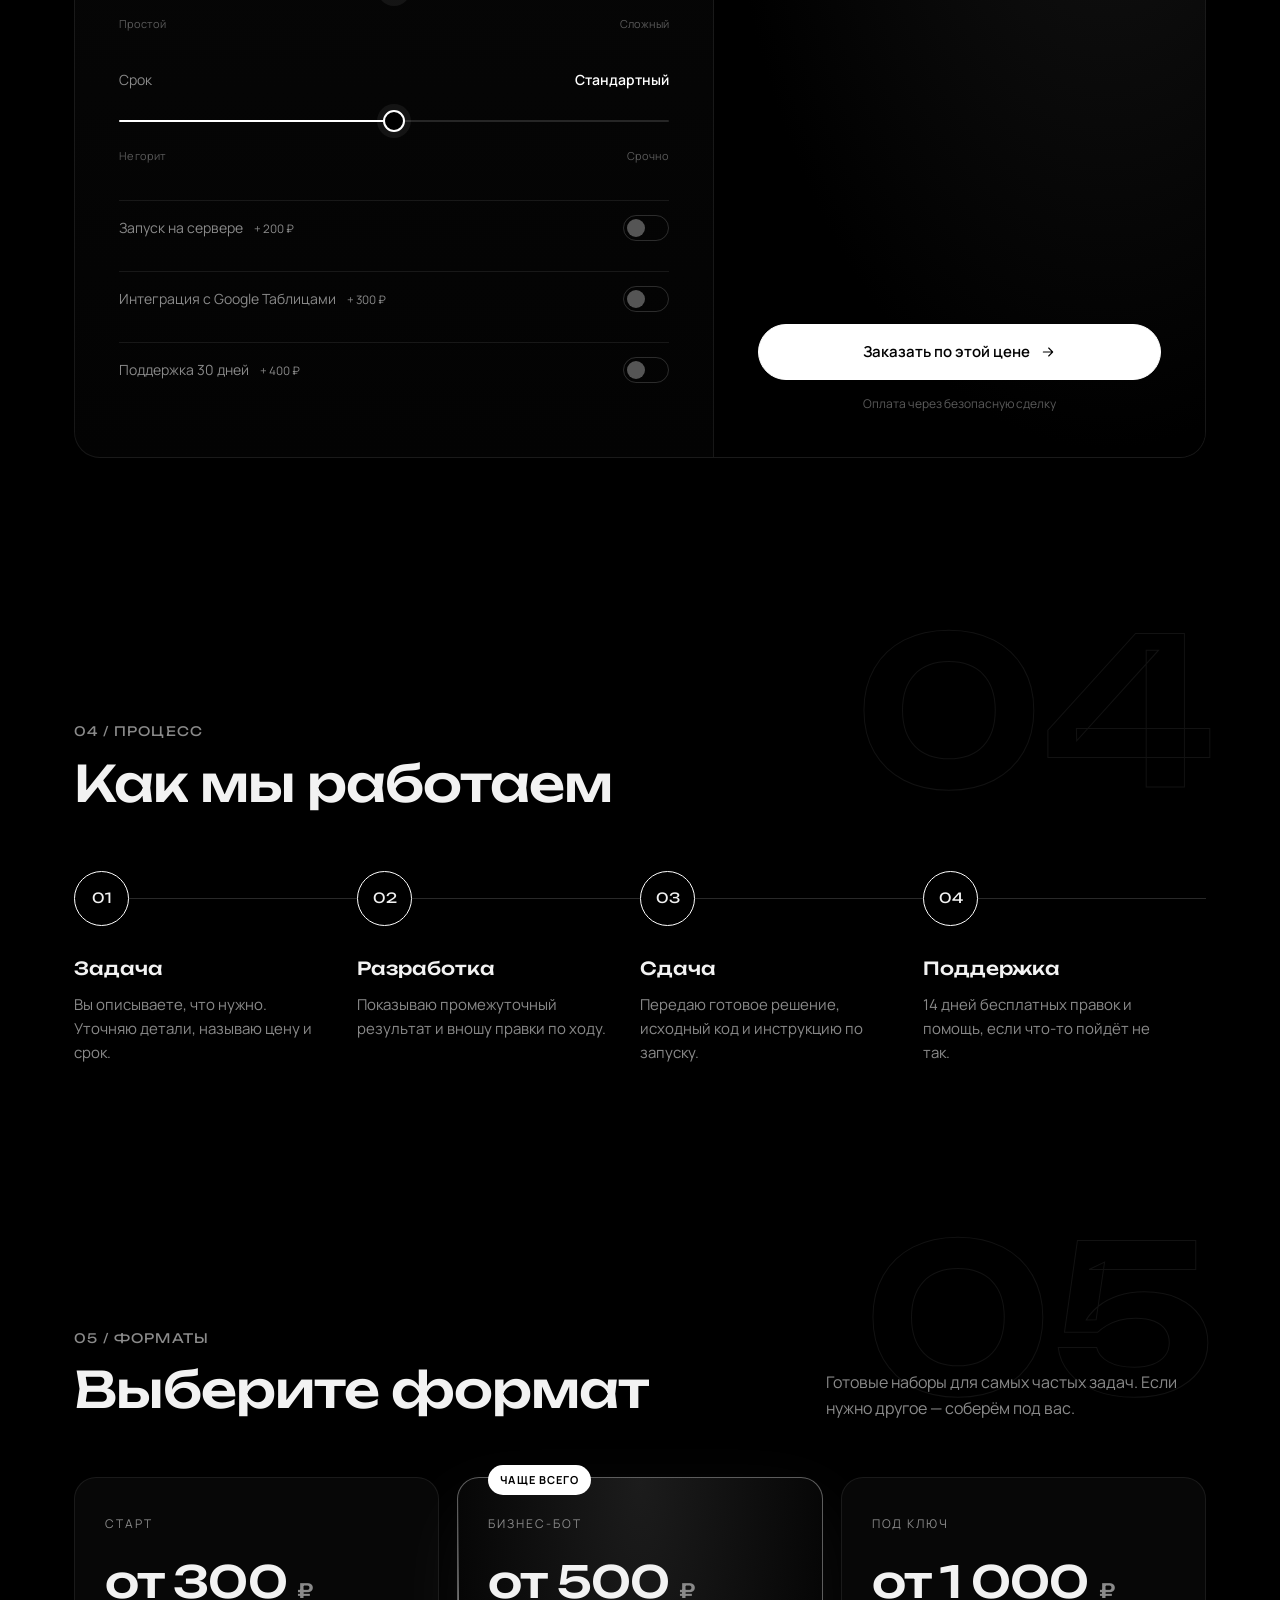
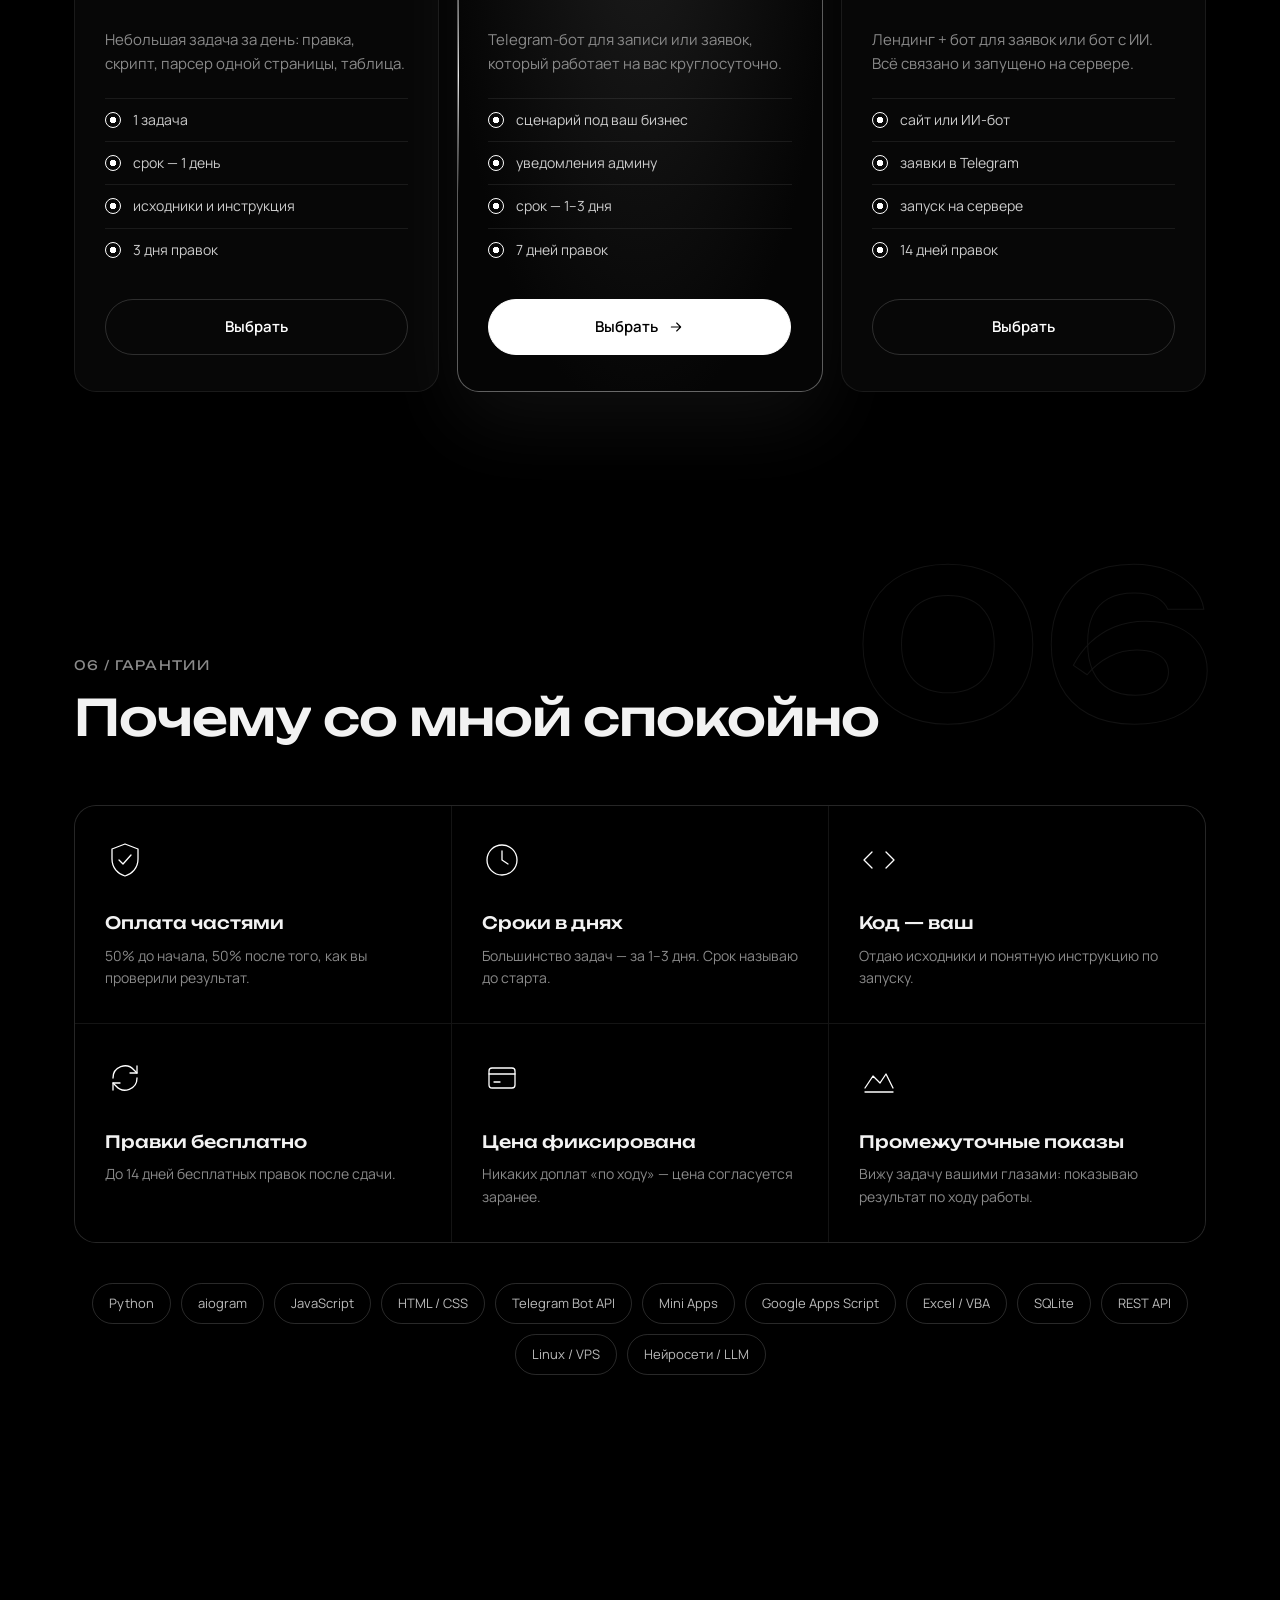
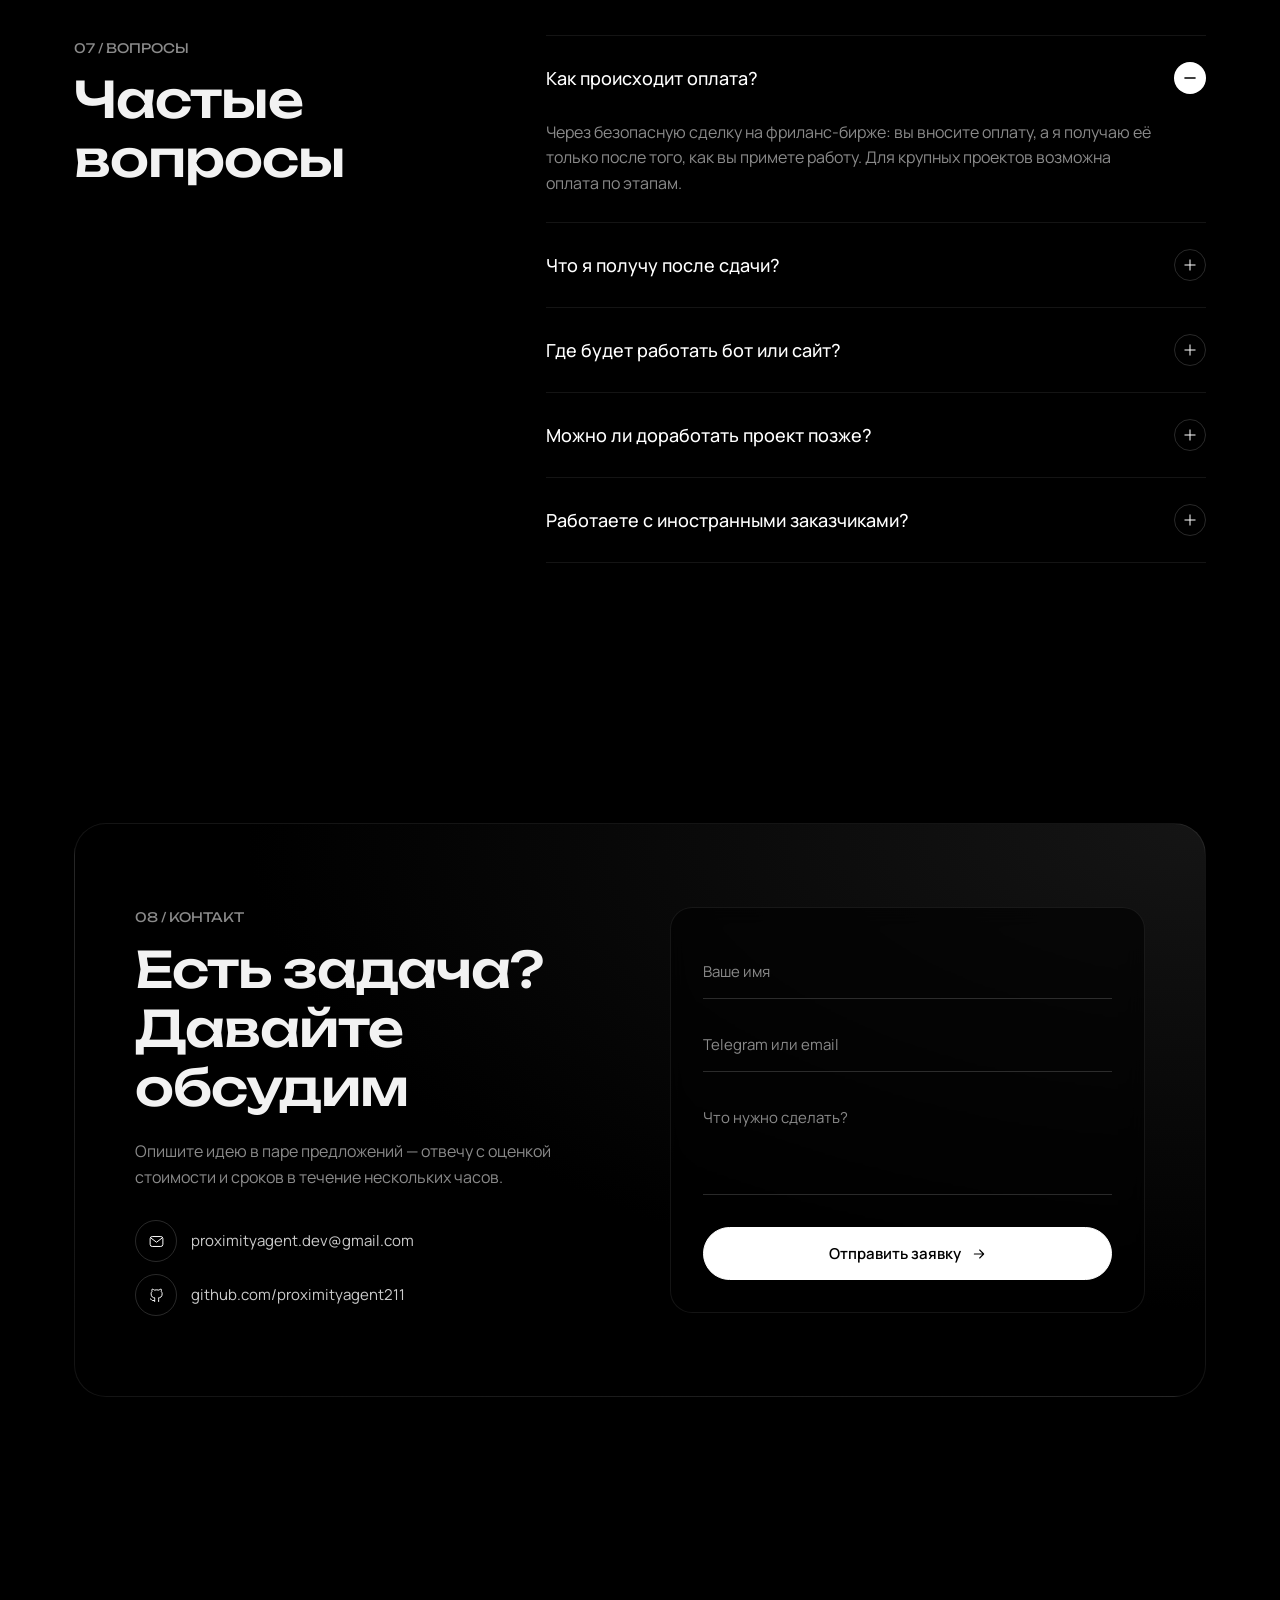
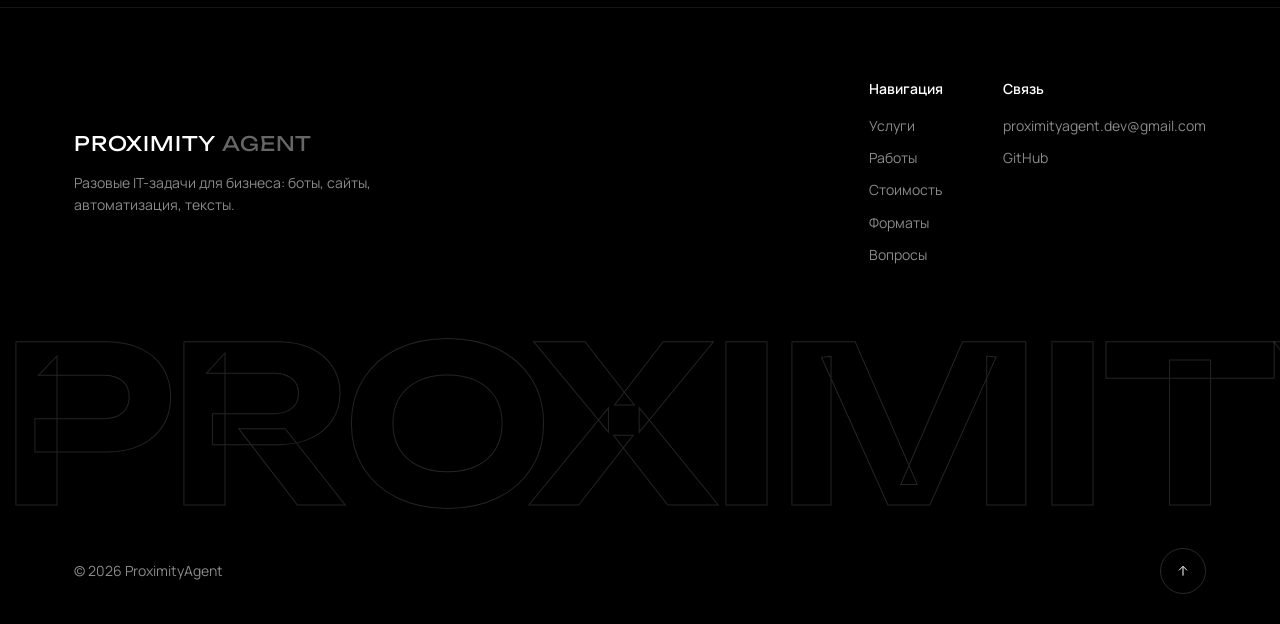
==== commit 49f16a0a: "v7 redesign: centered orbit hero, pill header, bento services, animated borders, word reveal, magnet" ====
--- a/index.html
+++ b/index.html
@@ -15,11 +15,13 @@
 <link rel="preconnect" href="https://fonts.gstatic.com" crossorigin>
 <link href="https://fonts.googleapis.com/css2?family=Manrope:wght@400;500;600;700&family=Unbounded:wght@400;500;600&display=swap" rel="stylesheet">
 <link rel="preload" as="image" href="assets/planet.webp" type="image/webp">
-<link rel="stylesheet" href="style.css?v=6">
+<link rel="stylesheet" href="style.css?v=7">
+<link rel="stylesheet" href="style-v7.css?v=7">
 <script type="application/ld+json">{"@context":"https://schema.org","@type":"ProfessionalService","name":"ProximityAgent","url":"https://proximityagent211.github.io/","email":"proximityagent.dev@gmail.com","description":"Telegram-боты, лендинги, парсинг, автоматизация на Python, тексты и переводы. Разовые задачи от 100 ₽.","areaServed":"RU","priceRange":"100–1000+ ₽"}</script>
 </head>
 <body>
 <div id="loader"><div class="ld"><i></i><i></i><b></b></div></div>
+<div id="prog"></div><div class="grain" aria-hidden="true"></div>
 <div class="cur"></div><div class="cur-dot"></div>
 <canvas id="stars"></canvas>
 
@@ -58,25 +60,8 @@
 </header>
 
 <main id="top">
-  <div class="wrap hero">
-    <div>
-      <span class="tag"><i></i>Принимаю заказы</span>
-      <h1>
-        <span class="line"><span>Боты, сайты и</span></span>
-        <span class="line"><span>автоматизация</span></span>
-        <span class="line"><span class="o">на орбите</span> <span>бизнеса</span></span>
-      </h1>
-      <p class="lead">Разрабатываю Telegram-ботов, лендинги и парсеры под ключ. Быстро, по фиксированной цене, с исходным кодом и поддержкой после сдачи. Цены — от 100 ₽.</p>
-      <div class="acts">
-        <a href="#contact" class="btn">Обсудить задачу <svg><use href="#i-arrow"/></svg></a>
-        <a href="#works" class="btn ghost">Смотреть работы</a>
-      </div>
-      <div class="stats">
-        <div><b data-count="3">0</b><span>дня — средний срок</span></div>
-        <div><b data-count="12">0</b><span>направлений работы</span></div>
-        <div><b>24/7</b><span>на связи</span></div>
-      </div>
-    </div>
+  <section class="hero v7" id="hero">
+    <div class="rays" aria-hidden="true"></div>
     <div class="orbit-wrap" id="orbitWrap">
       <picture>
         <source srcset="assets/planet.webp" type="image/webp">
@@ -84,11 +69,37 @@
       </picture>
       <canvas id="orbit"></canvas>
     </div>
+    <a href="#contact" class="ring-badge" aria-label="Обсудить задачу">
+      <svg viewBox="0 0 200 200"><defs><path id="circ" d="M100,100 m-78,0 a78,78 0 1,1 156,0 a78,78 0 1,1 -156,0"/></defs>
+        <text><textPath href="#circ" textLength="488">PROXIMITY AGENT · БОТЫ · САЙТЫ · АВТОМАТИЗАЦИЯ · </textPath></text></svg>
+      <span><svg><use href="#i-ne"/></svg></span>
+    </a>
+    <div class="hero-copy wrap">
+      <span class="tag"><i></i>Принимаю заказы · ответ за 1 час</span>
+      <h1>
+        <span class="line"><span>Боты, сайты</span></span>
+        <span class="line"><span class="o">и автоматизация</span></span>
+        <span class="line"><span>для вашего бизнеса</span></span>
+      </h1>
+      <p class="lead">Telegram-боты, лендинги, парсеры и скрипты под ключ. Фиксированная цена, исходный код и правки после сдачи. Задачи — от 100 ₽.</p>
+      <div class="acts">
+        <a href="#contact" class="btn mag">Обсудить задачу <svg><use href="#i-arrow"/></svg></a>
+        <a href="#services" class="btn ghost mag">12 услуг</a>
+      </div>
+      <div class="stats">
+        <div><b data-count="3">0</b><span>дня — средний срок</span></div>
+        <div><b data-count="12">0</b><span>направлений</span></div>
+        <div><b>от 100 ₽</b><span>стоимость задачи</span></div>
+        <div><b>24/7</b><span>на связи</span></div>
+      </div>
+    </div>
+    <div class="scroll-hint"></div>
+  </section>
+
+  <div class="marquee" aria-hidden="true">
+    <div class="track" id="mq"><span>Telegram Bot API</span><span>Python</span><span>aiogram</span><span>Mini Apps</span><span>JavaScript</span><span>HTML / CSS</span><span>Google Sheets API</span><span>Парсинг</span><span>SQLite</span><span>Нейросети</span><span>REST API</span><span>Excel</span><span>Telegram Bot API</span><span>Python</span><span>aiogram</span><span>Mini Apps</span><span>JavaScript</span><span>HTML / CSS</span><span>Google Sheets API</span><span>Парсинг</span><span>SQLite</span><span>Нейросети</span><span>REST API</span><span>Excel</span></div>
+    <div class="track rev"><span>Запись клиентов</span><span>Приём заявок</span><span>Лендинги</span><span>Мониторинг цен</span><span>Отчёты в один клик</span><span>Карточки WB / Ozon</span><span>Переводы RU ⇄ EN</span><span>ИИ-ассистенты</span><span>Запись клиентов</span><span>Приём заявок</span><span>Лендинги</span><span>Мониторинг цен</span><span>Отчёты в один клик</span><span>Карточки WB / Ozon</span><span>Переводы RU ⇄ EN</span><span>ИИ-ассистенты</span></div>
   </div>
-
-  <div class="marquee" aria-hidden="true"><div class="track" id="mq">
-    <span>Telegram Bot API</span><span>Python</span><span>aiogram</span><span>JavaScript</span><span>HTML / CSS</span><span>Google Sheets API</span><span>Парсинг</span><span>SQLite</span><span>Wildberries</span><span>Ozon</span><span>REST API</span><span>Excel</span>
-  </div></div>
 
   <!-- SERVICES -->
   <section id="services"><div class="wrap">
@@ -103,13 +114,13 @@
       <button data-f="text">Тексты <i>3</i></button>
     </div>
     <div class="svc" id="svcGrid">
-      <a href="#contact" class="s-card rv" data-cat="dev" data-svc="Telegram-бот">
+      <a href="#contact" class="s-card big rv" data-cat="dev" data-svc="Telegram-бот">
         <div class="s-ico"><svg viewBox="0 0 54 54"><rect x="8" y="12" width="38" height="28" rx="9"/><path d="M17 40l-5 7 11-7"/><circle cx="20" cy="26" r="2.5"/><circle cx="34" cy="26" r="2.5"/><path d="M27 12V5"/><circle cx="27" cy="4" r="1.6"/><circle class="an" cx="27" cy="26" r="24"/></svg></div>
         <span class="s-tag">Разработка</span><h3>Telegram-боты</h3>
         <p>Запись клиентов, приём заявок, каталог, рассылки, уведомления администратору.</p>
         <div class="s-foot"><b>от 500 ₽</b><span class="arr"><svg><use href="#i-ne"/></svg></span></div>
       </a>
-      <a href="#contact" class="s-card rv d1" data-cat="dev" data-svc="Бот с ИИ">
+      <a href="#contact" class="s-card big rv d1" data-cat="dev" data-svc="Бот с ИИ">
         <div class="s-ico"><svg viewBox="0 0 54 54"><path d="M27 8c-8 0-14 5-14 12 0 4 2 7 5 9v6l6-3h3c8 0 14-5 14-12S35 8 27 8z"/><path d="M21 20h.01M27 20h.01M33 20h.01"/><path class="an" d="M10 44c6-4 12-5 17-5s11 1 17 5"/><path d="M42 6l2 4 4 2-4 2-2 4-2-4-4-2 4-2z"/></svg></div>
         <span class="s-tag">Разработка</span><h3>Бот с ИИ-ассистентом</h3>
         <p>Бот, который отвечает клиентам на вопросы по вашей базе знаний с помощью нейросети.</p>
@@ -292,7 +303,7 @@
         <div class="total"><span id="tot">0</span> <small>₽</small></div>
         <div class="c-days">Срок: <span id="days">—</span></div>
         <ul class="c-break" id="brk"></ul>
-        <a href="#contact" class="btn" id="calcGo">Заказать по этой цене <svg><use href="#i-arrow"/></svg></a>
+        <a href="#contact" class="btn mag" id="calcGo">Заказать по этой цене <svg><use href="#i-arrow"/></svg></a>
         <div class="c-note">Оплата через безопасную сделку</div>
       </div>
     </div>
@@ -395,12 +406,18 @@
 
 <a href="#contact" class="m-cta" id="mCta">Обсудить задачу <svg><use href="#i-arrow"/></svg></a>
 
-<footer><div class="wrap">
-  <span>© 2026 ProximityAgent</span>
-  <span>Боты · Сайты · Автоматизация</span>
-  <a href="#top" class="totop" aria-label="Наверх"><svg><use href="#i-up"/></svg></a>
-</div></footer>
-
-<script src="main.js?v=6"></script>
+<footer>
+  <div class="wrap f-top">
+    <div><div class="f-logo">PROXIMITY<span>AGENT</span></div><p>Разовые IT-задачи для бизнеса: боты, сайты, автоматизация, тексты.</p></div>
+    <div class="f-cols">
+      <div><b>Навигация</b><a href="#services">Услуги</a><a href="#works">Работы</a><a href="#calc">Стоимость</a><a href="#packages">Форматы</a><a href="#faq">Вопросы</a></div>
+      <div><b>Связь</b><a href="mailto:proximityagent.dev@gmail.com">proximityagent.dev@gmail.com</a><a href="https://github.com/proximityagent211" target="_blank" rel="noopener">GitHub</a></div>
+    </div>
+  </div>
+  <div class="f-word" aria-hidden="true">PROXIMITY</div>
+  <div class="wrap f-bot"><span>© 2026 ProximityAgent</span><a href="#top" class="totop" aria-label="Наверх"><svg><use href="#i-up"/></svg></a></div>
+</footer>
+
+<script src="main.js?v=7"></script>
 </body>
 </html>
--- a/style-v7.css
+++ b/style-v7.css
@@ -0,0 +1,123 @@
+/* =====================================================================
+   ProximityAgent v7 — full redesign layer (loaded after style.css)
+   ===================================================================== */
+@property --ang{syntax:"<angle>";initial-value:0deg;inherits:false}
+:root{--glass:rgba(10,10,10,.55);--r:22px}
+body{background:#000 radial-gradient(1200px 600px at 50% -10%,#0d0d0d,transparent 70%)}
+
+/* progress + grain */
+#prog{position:fixed;top:0;left:0;height:2px;width:0;background:linear-gradient(90deg,#fff,#888);z-index:60;box-shadow:0 0 12px rgba(255,255,255,.6)}
+.grain{position:fixed;inset:-50%;z-index:2;pointer-events:none;opacity:.06;background-image:url("data:image/svg+xml,%3Csvg xmlns='http://www.w3.org/2000/svg' width='160' height='160'%3E%3Cfilter id='n'%3E%3CfeTurbulence type='fractalNoise' baseFrequency='.9' numOctaves='3' stitchTiles='stitch'/%3E%3C/filter%3E%3Crect width='100%25' height='100%25' filter='url(%23n)'/%3E%3C/svg%3E");animation:grain 1.2s steps(6) infinite}
+@keyframes grain{0%{transform:translate(0,0)}20%{transform:translate(-3%,2%)}40%{transform:translate(2%,-3%)}60%{transform:translate(-2%,-1%)}80%{transform:translate(3%,3%)}}
+
+/* floating pill header */
+header{top:14px;border:0!important;background:none!important;backdrop-filter:none!important;-webkit-backdrop-filter:none!important}
+header .wrap{max-width:1120px;height:62px;padding:0 10px 0 22px;border-radius:100px;border:1px solid rgba(255,255,255,.1);background:rgba(8,8,8,.55);backdrop-filter:blur(18px) saturate(140%);-webkit-backdrop-filter:blur(18px) saturate(140%);box-shadow:0 10px 40px rgba(0,0,0,.5);transition:background .4s,border-color .4s}
+header.scrolled .wrap{background:rgba(5,5,5,.85);border-color:rgba(255,255,255,.16)}
+nav{gap:26px}
+nav a.btn.sm{padding:11px 20px}
+
+/* hero stage */
+.hero.v7{position:relative;display:grid;place-items:center;min-height:100svh;max-width:none;padding:110px 24px 70px;overflow:hidden;grid-template-columns:1fr;gap:0}
+.hero.v7 .orbit-wrap{position:absolute;left:50%;top:44%;width:min(980px,118vw);max-width:none;margin:calc(min(980px,118vw) / -2) 0 0 calc(min(980px,118vw) / -2);justify-self:auto;opacity:.95;z-index:0;order:0}
+.hero.v7 .orbit-wrap .planet{-webkit-mask:radial-gradient(circle at 52% 49%,#000 36%,transparent 66%);mask:radial-gradient(circle at 52% 49%,#000 36%,transparent 66%)}
+.hero.v7:after{content:"";position:absolute;inset:auto 0 0 0;height:55%;background:linear-gradient(to top,#000 18%,rgba(0,0,0,.75) 55%,transparent);z-index:1;pointer-events:none}
+.rays{position:absolute;inset:-20%;z-index:0;pointer-events:none;background:conic-gradient(from 200deg at 50% 38%,transparent 0deg,rgba(255,255,255,.05) 8deg,transparent 18deg,transparent 40deg,rgba(255,255,255,.035) 46deg,transparent 56deg,transparent 300deg,rgba(255,255,255,.04) 310deg,transparent 322deg);animation:rays 30s linear infinite;-webkit-mask:radial-gradient(circle at 50% 40%,#000 10%,transparent 60%);mask:radial-gradient(circle at 50% 40%,#000 10%,transparent 60%)}
+@keyframes rays{to{transform:rotate(360deg)}}
+.hero-copy{position:relative;z-index:3;align-self:end;text-align:center;display:flex;flex-direction:column;align-items:center;padding-top:34vh}
+.hero.v7 h1{font-size:clamp(34px,5.2vw,76px);line-height:1.02;margin:20px 0;text-shadow:0 10px 60px rgba(0,0,0,.8)}
+.hero.v7 h1 .line{white-space:nowrap}
+.hero.v7 h1 .o{-webkit-text-stroke:1.2px rgba(255,255,255,.85)}
+.hero.v7 .lead{margin:0 auto 34px;max-width:620px;color:#a8a8a8}
+.hero.v7 .acts{justify-content:center}
+.hero.v7 .stats{justify-content:center;gap:0;margin-top:46px;border:1px solid var(--line);border-radius:20px;background:var(--glass);-webkit-backdrop-filter:blur(12px);backdrop-filter:blur(12px);padding:0}
+.hero.v7 .stats>div{padding:18px 30px;border-left:1px solid var(--line);text-align:left}
+.hero.v7 .stats>div:first-child{border-left:0}
+.hero.v7 .stats b{font-size:24px}
+.hero.v7 .tag{background:var(--glass);-webkit-backdrop-filter:blur(10px);backdrop-filter:blur(10px)}
+.ring-badge{position:absolute;right:max(24px,calc(50% - 560px));top:150px;width:132px;height:132px;z-index:3;display:grid;place-items:center;border-radius:50%}
+.ring-badge>svg{position:absolute;inset:0;width:100%;height:100%;animation:spin 18s linear infinite}
+.ring-badge text{fill:#cfcfcf;font-family:var(--fh);font-size:13.5px;letter-spacing:2px}
+.ring-badge span{width:58px;height:58px;border-radius:50%;background:#fff;display:grid;place-items:center;transition:transform .4s var(--ease)}
+.ring-badge span svg{width:22px;height:22px;stroke:#000;fill:none;stroke-width:1.6}
+.ring-badge:hover span{transform:scale(1.12) rotate(45deg)}
+.orbit-label{background:rgba(0,0,0,.7);font-size:10px}
+
+/* marquee: two rows */
+.marquee{padding:0;display:flex;flex-direction:column;background:#000;position:relative;z-index:2}
+.marquee .track{padding:20px 0;animation-duration:46s}
+.marquee .track.rev{animation-direction:reverse;border-top:1px solid var(--line);animation-duration:52s}
+.marquee .track.rev span{color:#3f3f3f;font-family:var(--fb);font-weight:600;font-size:16px;text-transform:uppercase;letter-spacing:.12em}
+
+/* section headings */
+section{position:relative}
+.sh{position:relative;z-index:0}
+.sh[data-n]:before{content:attr(data-n);position:absolute;right:-10px;top:-110px;font-family:var(--fh);font-weight:600;font-size:clamp(120px,16vw,230px);line-height:1;color:transparent;-webkit-text-stroke:1px rgba(255,255,255,.07);pointer-events:none;z-index:-1}
+h2 .w{display:inline-block;overflow:hidden;vertical-align:top;padding-bottom:.08em}
+h2 .w>i{display:inline-block;font-style:normal;transform:translateY(105%);transition:transform .9s var(--ease)}
+.rv.in h2 .w>i,.in h2 .w>i{transform:none}
+
+/* animated border for cards */
+.s-card:after,.pk-card:after{content:"";position:absolute;inset:0;border-radius:inherit;padding:1px;background:conic-gradient(from var(--ang),transparent 0 70%,rgba(255,255,255,.9) 80%,transparent 90%);-webkit-mask:linear-gradient(#000 0 0) content-box,linear-gradient(#000 0 0);-webkit-mask-composite:xor;mask-composite:exclude;opacity:0;transition:opacity .4s;pointer-events:none}
+.s-card:hover:after,.pk-card:hover:after,.pk-card.hot:after{opacity:1;animation:ang 3.5s linear infinite}
+@keyframes ang{to{--ang:360deg}}
+
+/* bento services */
+.svc{grid-auto-flow:dense;gap:14px;background:none;border:0;border-radius:0;overflow:visible}
+.s-card{border:1px solid var(--line);border-radius:var(--r);background:linear-gradient(180deg,#0b0b0b,#050505)}
+.s-card.big{grid-column:span 2;min-height:320px;background:radial-gradient(ellipse at 85% 0%,#1a1a1a,#060606 65%)}
+.s-card.big h3{font-size:26px}
+.s-card.big p{font-size:16px;max-width:420px}
+.s-card.big .s-ico{width:64px;height:64px}
+.s-card.big:before{width:520px;height:520px}
+
+/* buttons: shine */
+.btn{will-change:transform}
+.btn:after{content:"";position:absolute;top:0;left:-60%;width:40%;height:100%;background:linear-gradient(100deg,transparent,rgba(255,255,255,.35),transparent);transform:skewX(-20deg);transition:left .7s var(--ease);pointer-events:none}
+.btn:hover:after{left:130%}
+
+/* refinements */
+.slide{border-radius:26px}
+.calc{border-radius:26px;background:linear-gradient(180deg,#070707,#030303)}
+.contact{border-radius:32px;background:radial-gradient(ellipse at 100% 0%,#151515,#000 60%)}
+.qa button{font-size:18px}
+
+/* footer */
+footer{border-top:1px solid var(--line);padding:70px 0 30px;margin-top:80px;overflow:hidden}
+footer .wrap{color:var(--muted)}
+.f-top{display:flex;justify-content:space-between;align-items:flex-start;gap:40px;flex-wrap:wrap}
+.f-logo{font-family:var(--fh);font-size:20px;color:#fff;letter-spacing:.04em;margin-bottom:12px}
+.f-logo span{opacity:.4;margin-left:6px}
+.f-top p{max-width:340px;font-size:14px}
+.f-cols{display:flex;gap:60px;flex-wrap:wrap}
+.f-cols div{display:flex;flex-direction:column;gap:10px;font-size:14px}
+.f-cols b{color:#fff;font-weight:600;margin-bottom:4px}
+.f-cols a{transition:color .3s}
+.f-cols a:hover{color:#fff}
+.f-word{font-family:var(--fh);font-weight:600;font-size:clamp(70px,17vw,260px);line-height:.9;text-align:center;letter-spacing:-.03em;margin:60px 0 26px;color:transparent;-webkit-text-stroke:1px rgba(255,255,255,.14);user-select:none}
+.f-bot{display:flex;justify-content:space-between;align-items:center;font-size:13px}
+
+@media(max-width:980px){
+  .ring-badge{display:none}
+  .hero.v7 .stats{flex-wrap:wrap}
+  .hero.v7 .stats>div{flex:1 1 45%;border-left:0;border-top:1px solid var(--line)}
+  .hero.v7 .stats>div:nth-child(-n+2){border-top:0}
+}
+@media(max-width:760px){
+  header{top:10px}
+  header .wrap{margin:0 10px;height:56px;padding:0 8px 0 16px}
+  nav{inset:76px 10px auto 10px;border-radius:22px;border:1px solid var(--line)}
+  .hero.v7{padding:100px 16px 60px}
+  .hero.v7 .orbit-wrap{top:30%;width:150vw;margin:-75vw 0 0 -75vw}
+  .hero-copy{padding-top:30vh;width:100%;max-width:100%;padding-left:0;padding-right:0}
+  .hero.v7 h1{font-size:clamp(30px,9vw,44px)}
+  .hero.v7 h1 .line{white-space:normal}
+  .hero.v7 .acts{width:100%}
+  .hero.v7 .acts .btn{flex:1 1 auto;justify-content:center}
+  .hero.v7 .stats>div{padding:14px 18px}
+  .s-card.big{grid-column:auto;min-height:280px}
+  .s-card.big h3{font-size:22px}
+  .sh[data-n]:before{top:-70px;right:0}
+  .f-cols{gap:30px}
+}
+@media (prefers-reduced-motion:reduce){.grain,.rays{animation:none}}
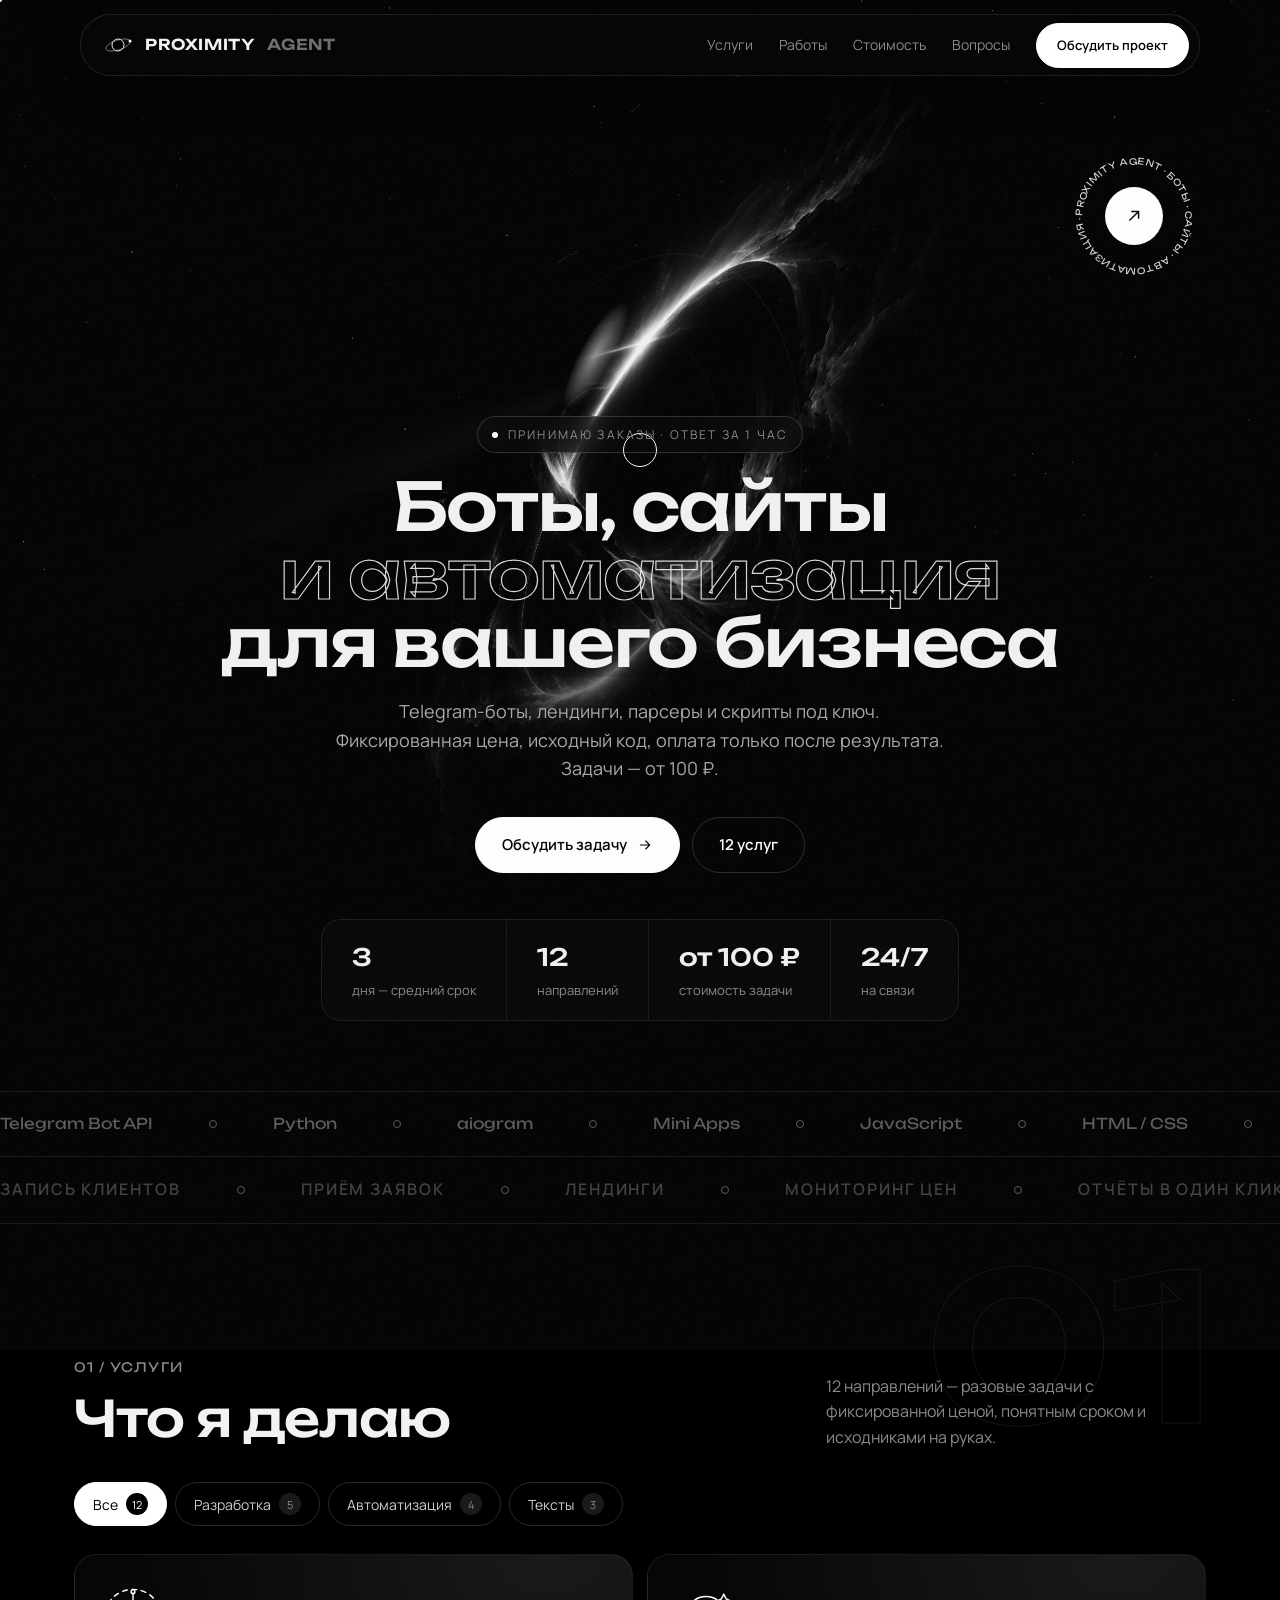
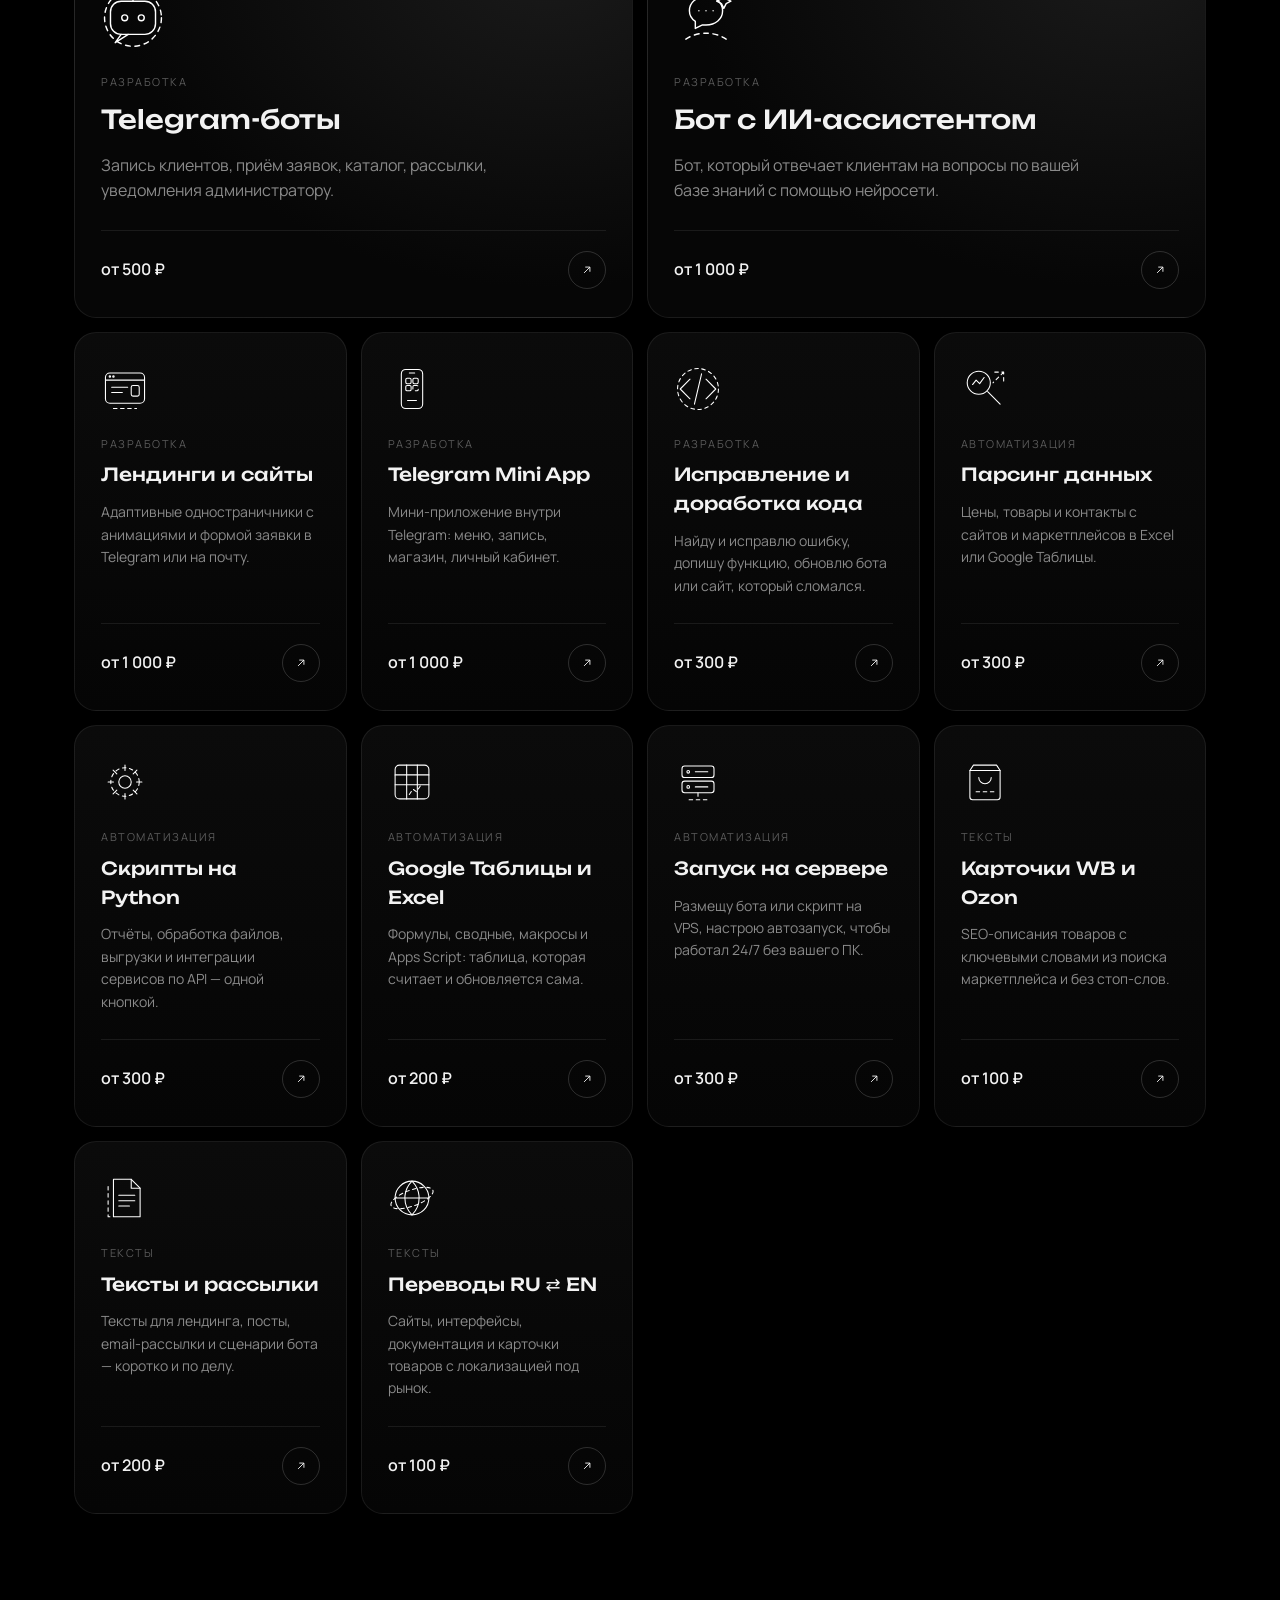
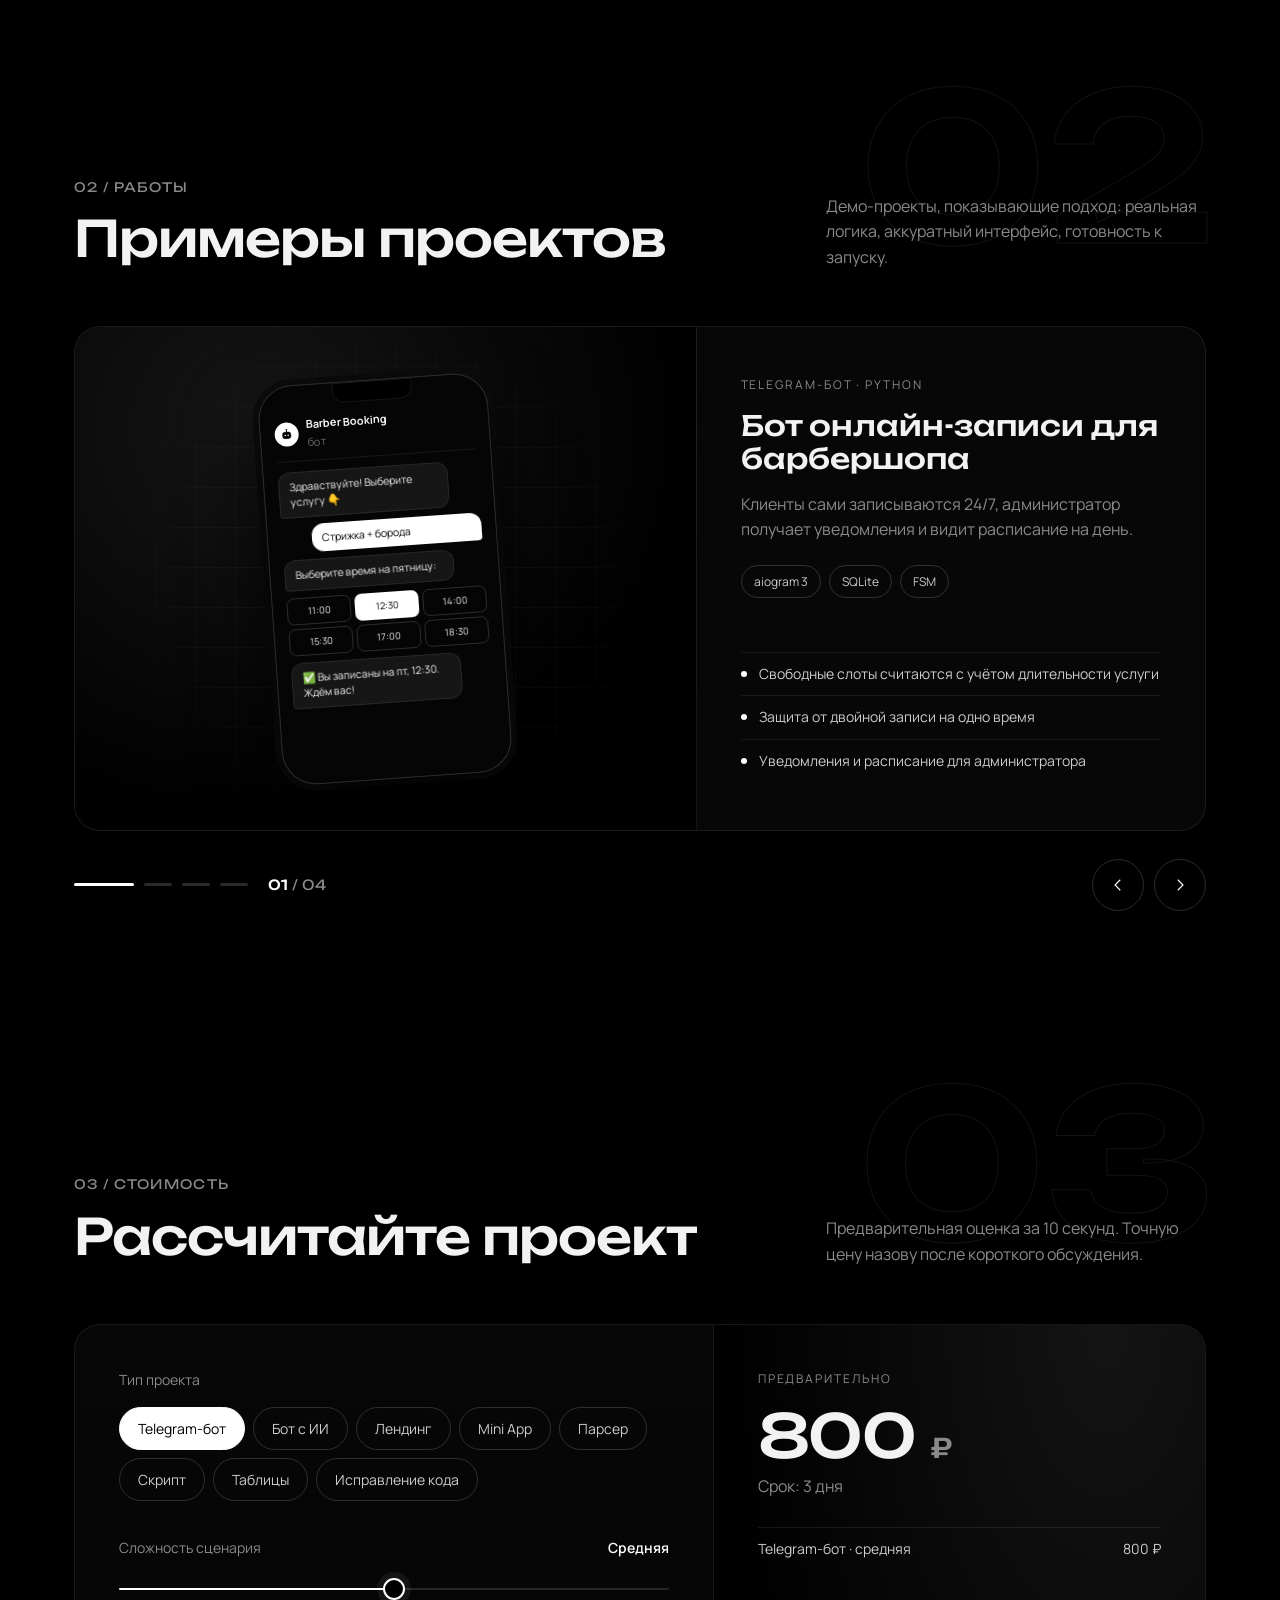
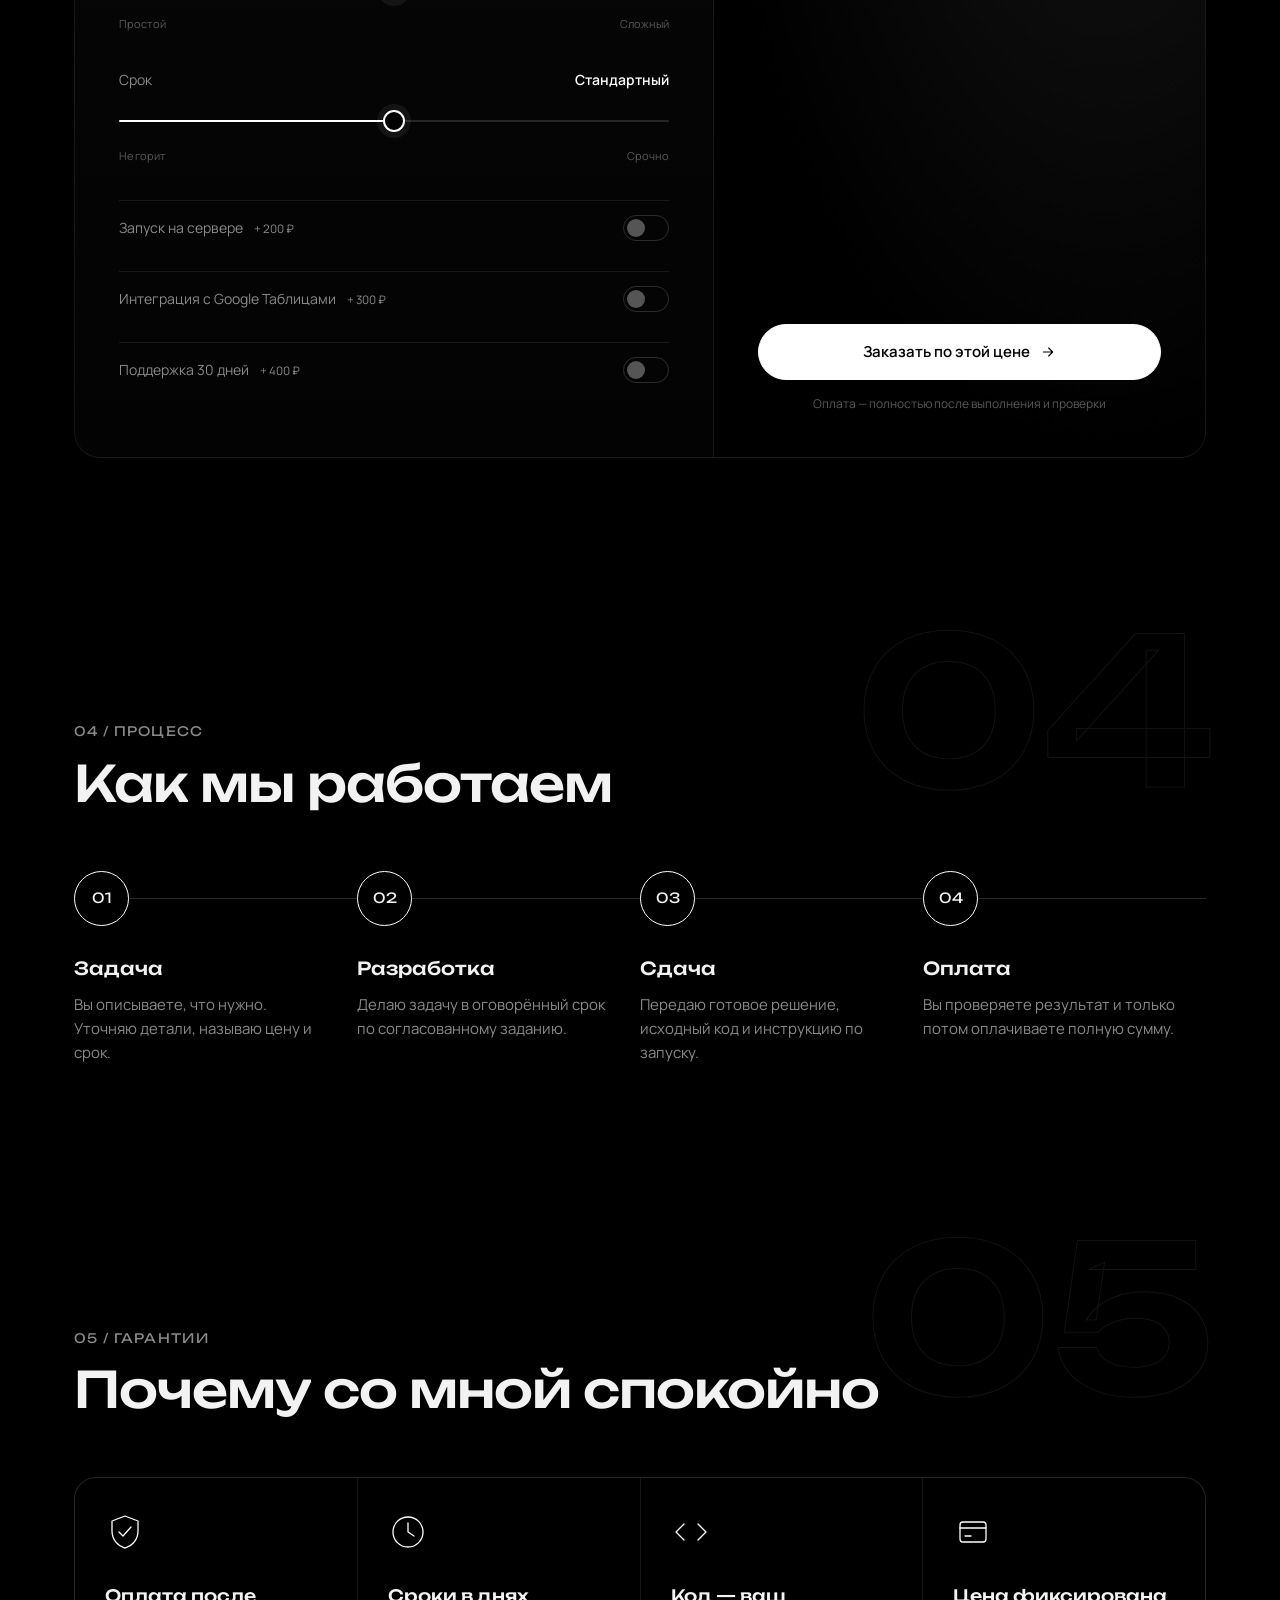
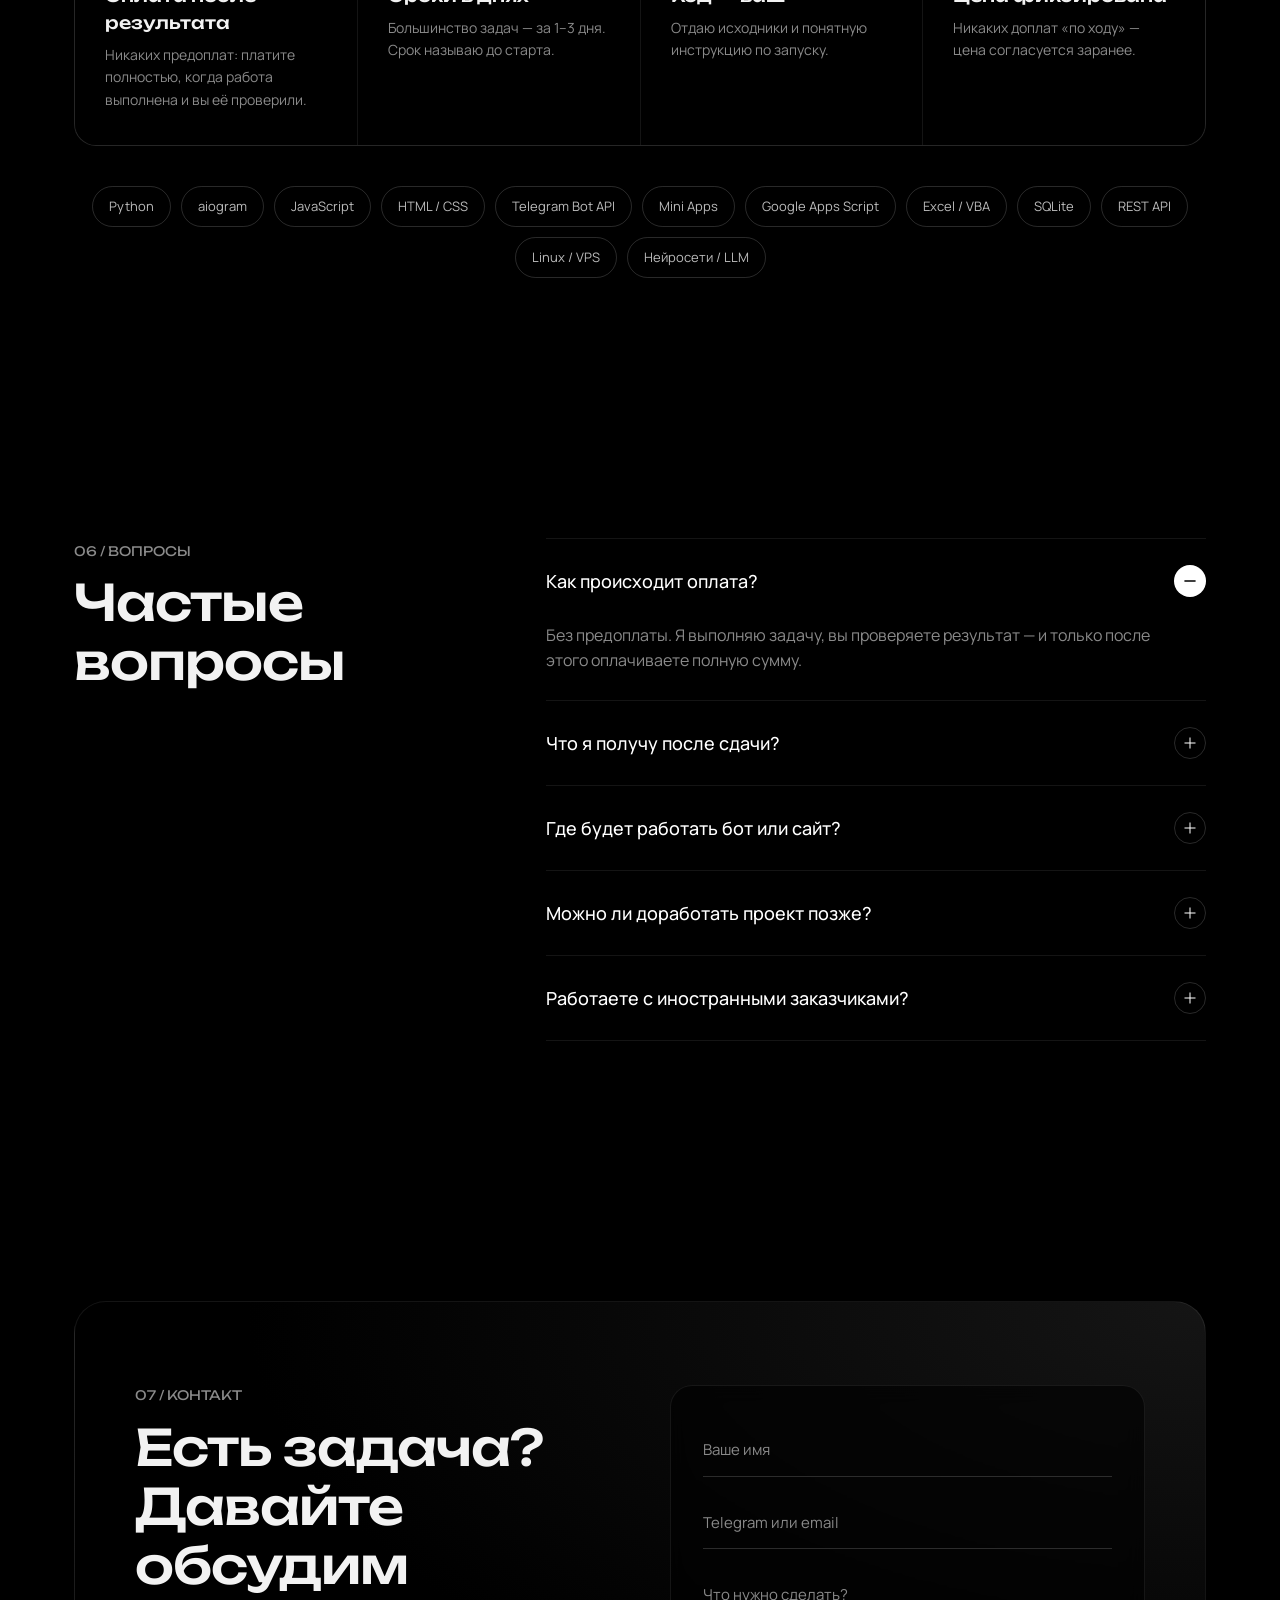
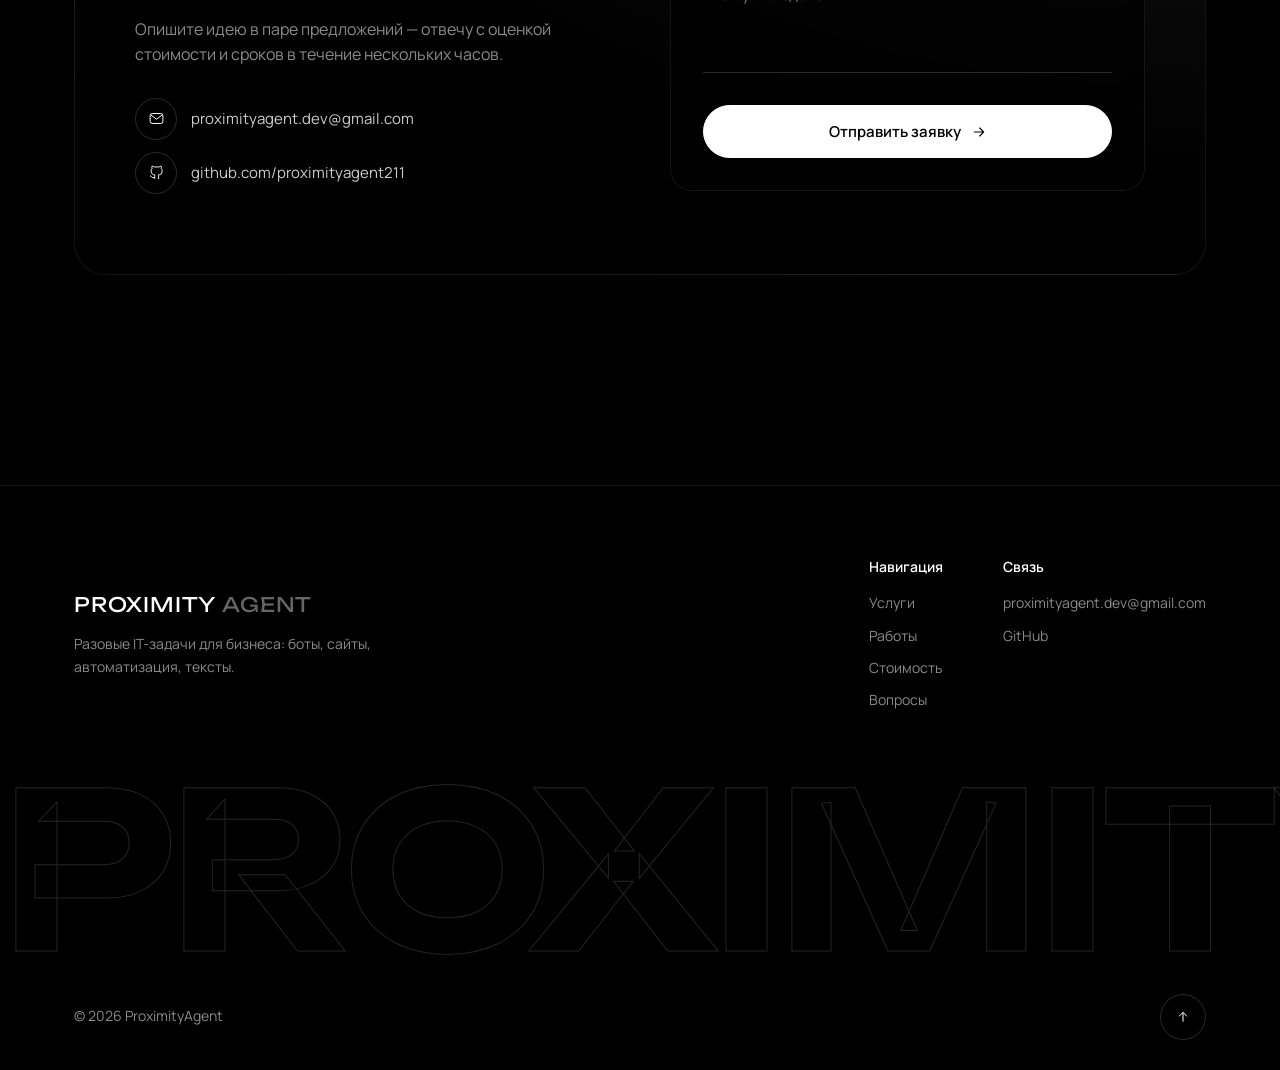
==== commit 3bef6d28: "Remove packages, free revisions and interim previews; full payment after acceptance" ====
--- a/index.html
+++ b/index.html
@@ -15,8 +15,8 @@
 <link rel="preconnect" href="https://fonts.gstatic.com" crossorigin>
 <link href="https://fonts.googleapis.com/css2?family=Manrope:wght@400;500;600;700&family=Unbounded:wght@400;500;600&display=swap" rel="stylesheet">
 <link rel="preload" as="image" href="assets/planet.webp" type="image/webp">
-<link rel="stylesheet" href="style.css?v=7">
-<link rel="stylesheet" href="style-v7.css?v=7">
+<link rel="stylesheet" href="style.css?v=8">
+<link rel="stylesheet" href="style-v7.css?v=8">
 <script type="application/ld+json">{"@context":"https://schema.org","@type":"ProfessionalService","name":"ProximityAgent","url":"https://proximityagent211.github.io/","email":"proximityagent.dev@gmail.com","description":"Telegram-боты, лендинги, парсинг, автоматизация на Python, тексты и переводы. Разовые задачи от 100 ₽.","areaServed":"RU","priceRange":"100–1000+ ₽"}</script>
 </head>
 <body>
@@ -51,7 +51,6 @@
       <a href="#services">Услуги</a>
       <a href="#works">Работы</a>
       <a href="#calc">Стоимость</a>
-      <a href="#packages">Форматы</a>
       <a href="#faq">Вопросы</a>
       <a href="#contact" class="btn sm">Обсудить проект</a>
     </nav>
@@ -81,7 +80,7 @@
         <span class="line"><span class="o">и автоматизация</span></span>
         <span class="line"><span>для вашего бизнеса</span></span>
       </h1>
-      <p class="lead">Telegram-боты, лендинги, парсеры и скрипты под ключ. Фиксированная цена, исходный код и правки после сдачи. Задачи — от 100 ₽.</p>
+      <p class="lead">Telegram-боты, лендинги, парсеры и скрипты под ключ. Фиксированная цена, исходный код, оплата только после результата. Задачи — от 100 ₽.</p>
       <div class="acts">
         <a href="#contact" class="btn mag">Обсудить задачу <svg><use href="#i-arrow"/></svg></a>
         <a href="#services" class="btn ghost mag">12 услуг</a>
@@ -304,7 +303,7 @@
         <div class="c-days">Срок: <span id="days">—</span></div>
         <ul class="c-break" id="brk"></ul>
         <a href="#contact" class="btn mag" id="calcGo">Заказать по этой цене <svg><use href="#i-arrow"/></svg></a>
-        <div class="c-note">Оплата через безопасную сделку</div>
+        <div class="c-note">Оплата — полностью после выполнения и проверки</div>
       </div>
     </div>
   </div></section>
@@ -314,54 +313,20 @@
     <div class="sh rv"><div><span class="num">04 / ПРОЦЕСС</span><h2>Как мы работаем</h2></div></div>
     <div class="proc rv" id="proc"><div class="fill"></div>
       <div class="st-i"><div class="dot">01</div><h3>Задача</h3><p>Вы описываете, что нужно. Уточняю детали, называю цену и срок.</p></div>
-      <div class="st-i"><div class="dot">02</div><h3>Разработка</h3><p>Показываю промежуточный результат и вношу правки по ходу.</p></div>
+      <div class="st-i"><div class="dot">02</div><h3>Разработка</h3><p>Делаю задачу в оговорённый срок по согласованному заданию.</p></div>
       <div class="st-i"><div class="dot">03</div><h3>Сдача</h3><p>Передаю готовое решение, исходный код и инструкцию по запуску.</p></div>
-      <div class="st-i"><div class="dot">04</div><h3>Поддержка</h3><p>14 дней бесплатных правок и помощь, если что-то пойдёт не так.</p></div>
-    </div>
-  </div></section>
-
-  <!-- PACKAGES -->
-  <section id="packages"><div class="wrap">
-    <div class="sh rv">
-      <div><span class="num">05 / ФОРМАТЫ</span><h2>Выберите формат</h2></div>
-      <p>Готовые наборы для самых частых задач. Если нужно другое — соберём под вас.</p>
-    </div>
-    <div class="pk">
-      <div class="pk-card rv">
-        <span class="pk-name">Старт</span>
-        <div class="pk-price">от 300 <small>₽</small></div>
-        <p>Небольшая задача за день: правка, скрипт, парсер одной страницы, таблица.</p>
-        <ul><li>1 задача</li><li>срок — 1 день</li><li>исходники и инструкция</li><li>3 дня правок</li></ul>
-        <a href="#contact" class="btn ghost" data-pkg="Старт">Выбрать</a>
-      </div>
-      <div class="pk-card hot rv d1">
-        <span class="pk-badge">Чаще всего</span>
-        <span class="pk-name">Бизнес-бот</span>
-        <div class="pk-price">от 500 <small>₽</small></div>
-        <p>Telegram-бот для записи или заявок, который работает на вас круглосуточно.</p>
-        <ul><li>сценарий под ваш бизнес</li><li>уведомления админу</li><li>срок — 1–3 дня</li><li>7 дней правок</li></ul>
-        <a href="#contact" class="btn" data-pkg="Бизнес-бот">Выбрать <svg><use href="#i-arrow"/></svg></a>
-      </div>
-      <div class="pk-card rv d2">
-        <span class="pk-name">Под ключ</span>
-        <div class="pk-price">от 1 000 <small>₽</small></div>
-        <p>Лендинг + бот для заявок или бот с ИИ. Всё связано и запущено на сервере.</p>
-        <ul><li>сайт или ИИ-бот</li><li>заявки в Telegram</li><li>запуск на сервере</li><li>14 дней правок</li></ul>
-        <a href="#contact" class="btn ghost" data-pkg="Под ключ">Выбрать</a>
-      </div>
+      <div class="st-i"><div class="dot">04</div><h3>Оплата</h3><p>Вы проверяете результат и только потом оплачиваете полную сумму.</p></div>
     </div>
   </div></section>
 
   <!-- GUARANTEES -->
   <section id="why"><div class="wrap">
-    <div class="sh rv"><div><span class="num">06 / ГАРАНТИИ</span><h2>Почему со мной спокойно</h2></div></div>
+    <div class="sh rv"><div><span class="num">05 / ГАРАНТИИ</span><h2>Почему со мной спокойно</h2></div></div>
     <div class="why">
-      <div class="w-item rv"><svg viewBox="0 0 40 40"><path d="M20 4l13 5v10c0 9-6 15-13 17C13 34 7 28 7 19V9z"/><path d="M14 20l4 4 8-9"/></svg><h3>Оплата частями</h3><p>50% до начала, 50% после того, как вы проверили результат.</p></div>
+      <div class="w-item rv"><svg viewBox="0 0 40 40"><path d="M20 4l13 5v10c0 9-6 15-13 17C13 34 7 28 7 19V9z"/><path d="M14 20l4 4 8-9"/></svg><h3>Оплата после результата</h3><p>Никаких предоплат: платите полностью, когда работа выполнена и вы её проверили.</p></div>
       <div class="w-item rv d1"><svg viewBox="0 0 40 40"><circle cx="20" cy="20" r="15"/><path d="M20 11v9l6 4"/></svg><h3>Сроки в днях</h3><p>Большинство задач — за 1–3 дня. Срок называю до старта.</p></div>
       <div class="w-item rv d2"><svg viewBox="0 0 40 40"><path d="M13 12l-8 8 8 8M27 12l8 8-8 8"/></svg><h3>Код — ваш</h3><p>Отдаю исходники и понятную инструкцию по запуску.</p></div>
-      <div class="w-item rv"><svg viewBox="0 0 40 40"><path d="M8 20a12 12 0 0121-8l3 3M32 20a12 12 0 01-21 8l-3-3"/><path d="M32 8v7h-7M8 32v-7h7"/></svg><h3>Правки бесплатно</h3><p>До 14 дней бесплатных правок после сдачи.</p></div>
       <div class="w-item rv d1"><svg viewBox="0 0 40 40"><rect x="7" y="10" width="26" height="20" rx="3"/><path d="M7 16h26"/><path d="M12 24h6"/></svg><h3>Цена фиксирована</h3><p>Никаких доплат «по ходу» — цена согласуется заранее.</p></div>
-      <div class="w-item rv d2"><svg viewBox="0 0 40 40"><path d="M6 30l8-12 7 7 6-9 7 14"/><path d="M6 34h28"/></svg><h3>Промежуточные показы</h3><p>Вижу задачу вашими глазами: показываю результат по ходу работы.</p></div>
     </div>
     <div class="stack rv">
       <span>Python</span><span>aiogram</span><span>JavaScript</span><span>HTML / CSS</span><span>Telegram Bot API</span><span>Mini Apps</span><span>Google Apps Script</span><span>Excel / VBA</span><span>SQLite</span><span>REST API</span><span>Linux / VPS</span><span>Нейросети / LLM</span>
@@ -370,9 +335,9 @@
 
   <!-- FAQ -->
   <section id="faq"><div class="wrap faq">
-    <div class="rv"><span class="num" style="font-family:var(--fh);font-size:13px;color:var(--muted)">07 / ВОПРОСЫ</span><h2>Частые вопросы</h2></div>
+    <div class="rv"><span class="num" style="font-family:var(--fh);font-size:13px;color:var(--muted)">06 / ВОПРОСЫ</span><h2>Частые вопросы</h2></div>
     <div class="rv d1" id="qa">
-      <div class="qa open"><button>Как происходит оплата?<span class="pm"></span></button><div class="ans"><div><p>Через безопасную сделку на фриланс-бирже: вы вносите оплату, а я получаю её только после того, как вы примете работу. Для крупных проектов возможна оплата по этапам.</p></div></div></div>
+      <div class="qa open"><button>Как происходит оплата?<span class="pm"></span></button><div class="ans"><div><p>Без предоплаты. Я выполняю задачу, вы проверяете результат — и только после этого оплачиваете полную сумму.</p></div></div></div>
       <div class="qa"><button>Что я получу после сдачи?<span class="pm"></span></button><div class="ans"><div><p>Работающее решение, полный исходный код, инструкцию по запуску и 14 дней бесплатных мелких правок.</p></div></div></div>
       <div class="qa"><button>Где будет работать бот или сайт?<span class="pm"></span></button><div class="ans"><div><p>На вашем сервере или хостинге. Если его нет — подскажу недорогой вариант и помогу всё развернуть.</p></div></div></div>
       <div class="qa"><button>Можно ли доработать проект позже?<span class="pm"></span></button><div class="ans"><div><p>Да. Код пишется так, чтобы его было легко расширять, — добавлю новые функции по отдельной договорённости.</p></div></div></div>
@@ -385,7 +350,7 @@
     <div class="contact rv">
       <canvas id="cOrbit"></canvas>
       <div>
-        <span class="num" style="font-family:var(--fh);font-size:13px;color:var(--muted)">08 / КОНТАКТ</span>
+        <span class="num" style="font-family:var(--fh);font-size:13px;color:var(--muted)">07 / КОНТАКТ</span>
         <h2>Есть задача?<br>Давайте обсудим</h2>
         <p class="lead">Опишите идею в паре предложений — отвечу с оценкой стоимости и сроков в течение нескольких часов.</p>
         <div class="cl">
@@ -410,7 +375,7 @@
   <div class="wrap f-top">
     <div><div class="f-logo">PROXIMITY<span>AGENT</span></div><p>Разовые IT-задачи для бизнеса: боты, сайты, автоматизация, тексты.</p></div>
     <div class="f-cols">
-      <div><b>Навигация</b><a href="#services">Услуги</a><a href="#works">Работы</a><a href="#calc">Стоимость</a><a href="#packages">Форматы</a><a href="#faq">Вопросы</a></div>
+      <div><b>Навигация</b><a href="#services">Услуги</a><a href="#works">Работы</a><a href="#calc">Стоимость</a><a href="#faq">Вопросы</a></div>
       <div><b>Связь</b><a href="mailto:proximityagent.dev@gmail.com">proximityagent.dev@gmail.com</a><a href="https://github.com/proximityagent211" target="_blank" rel="noopener">GitHub</a></div>
     </div>
   </div>
@@ -418,6 +383,6 @@
   <div class="wrap f-bot"><span>© 2026 ProximityAgent</span><a href="#top" class="totop" aria-label="Наверх"><svg><use href="#i-up"/></svg></a></div>
 </footer>
 
-<script src="main.js?v=7"></script>
+<script src="main.js?v=8"></script>
 </body>
 </html>
--- a/style-v7.css
+++ b/style-v7.css
@@ -97,7 +97,9 @@
 .f-word{font-family:var(--fh);font-weight:600;font-size:clamp(70px,17vw,260px);line-height:.9;text-align:center;letter-spacing:-.03em;margin:60px 0 26px;color:transparent;-webkit-text-stroke:1px rgba(255,255,255,.14);user-select:none}
 .f-bot{display:flex;justify-content:space-between;align-items:center;font-size:13px}
 
+.why{grid-template-columns:repeat(4,1fr)}
 @media(max-width:980px){
+  .why{grid-template-columns:1fr 1fr}
   .ring-badge{display:none}
   .hero.v7 .stats{flex-wrap:wrap}
   .hero.v7 .stats>div{flex:1 1 45%;border-left:0;border-top:1px solid var(--line)}
@@ -115,6 +117,7 @@
   .hero.v7 .acts{width:100%}
   .hero.v7 .acts .btn{flex:1 1 auto;justify-content:center}
   .hero.v7 .stats>div{padding:14px 18px}
+  .why{grid-template-columns:1fr}
   .s-card.big{grid-column:auto;min-height:280px}
   .s-card.big h3{font-size:22px}
   .sh[data-n]:before{top:-70px;right:0}
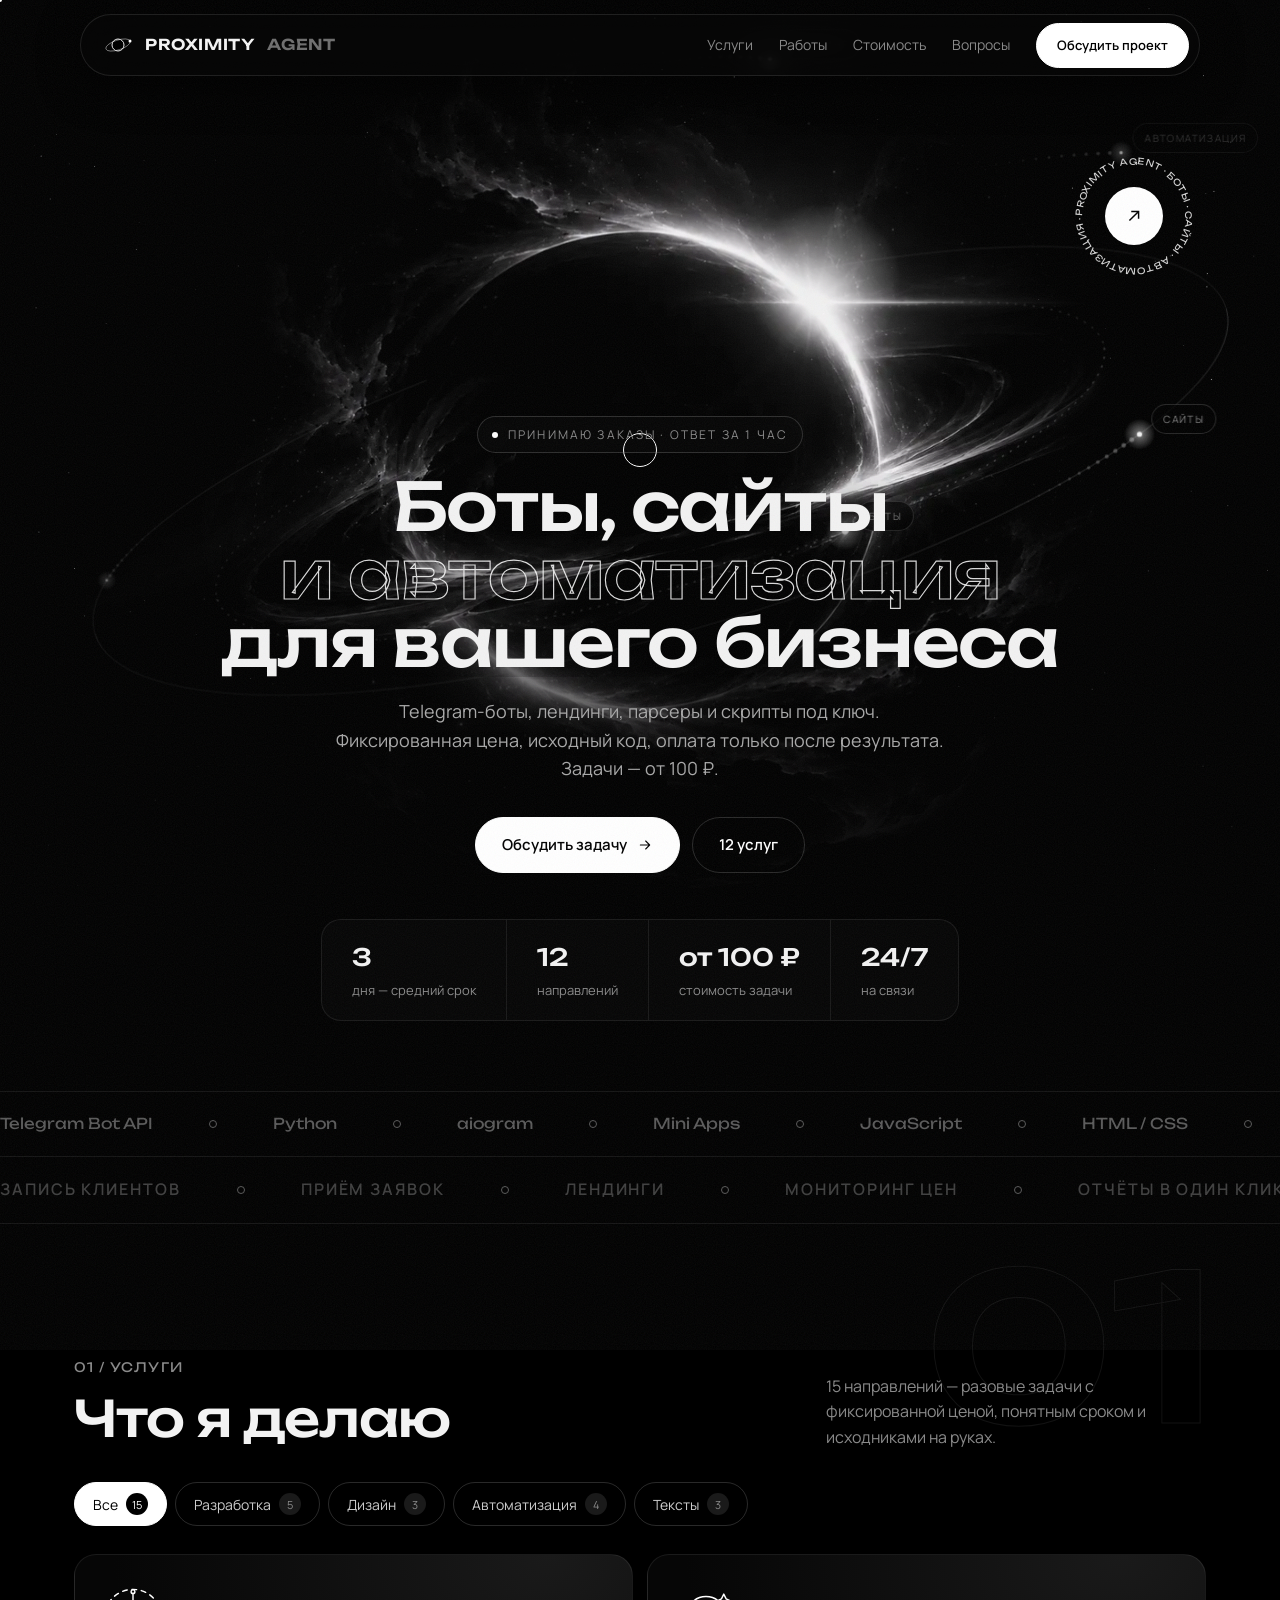
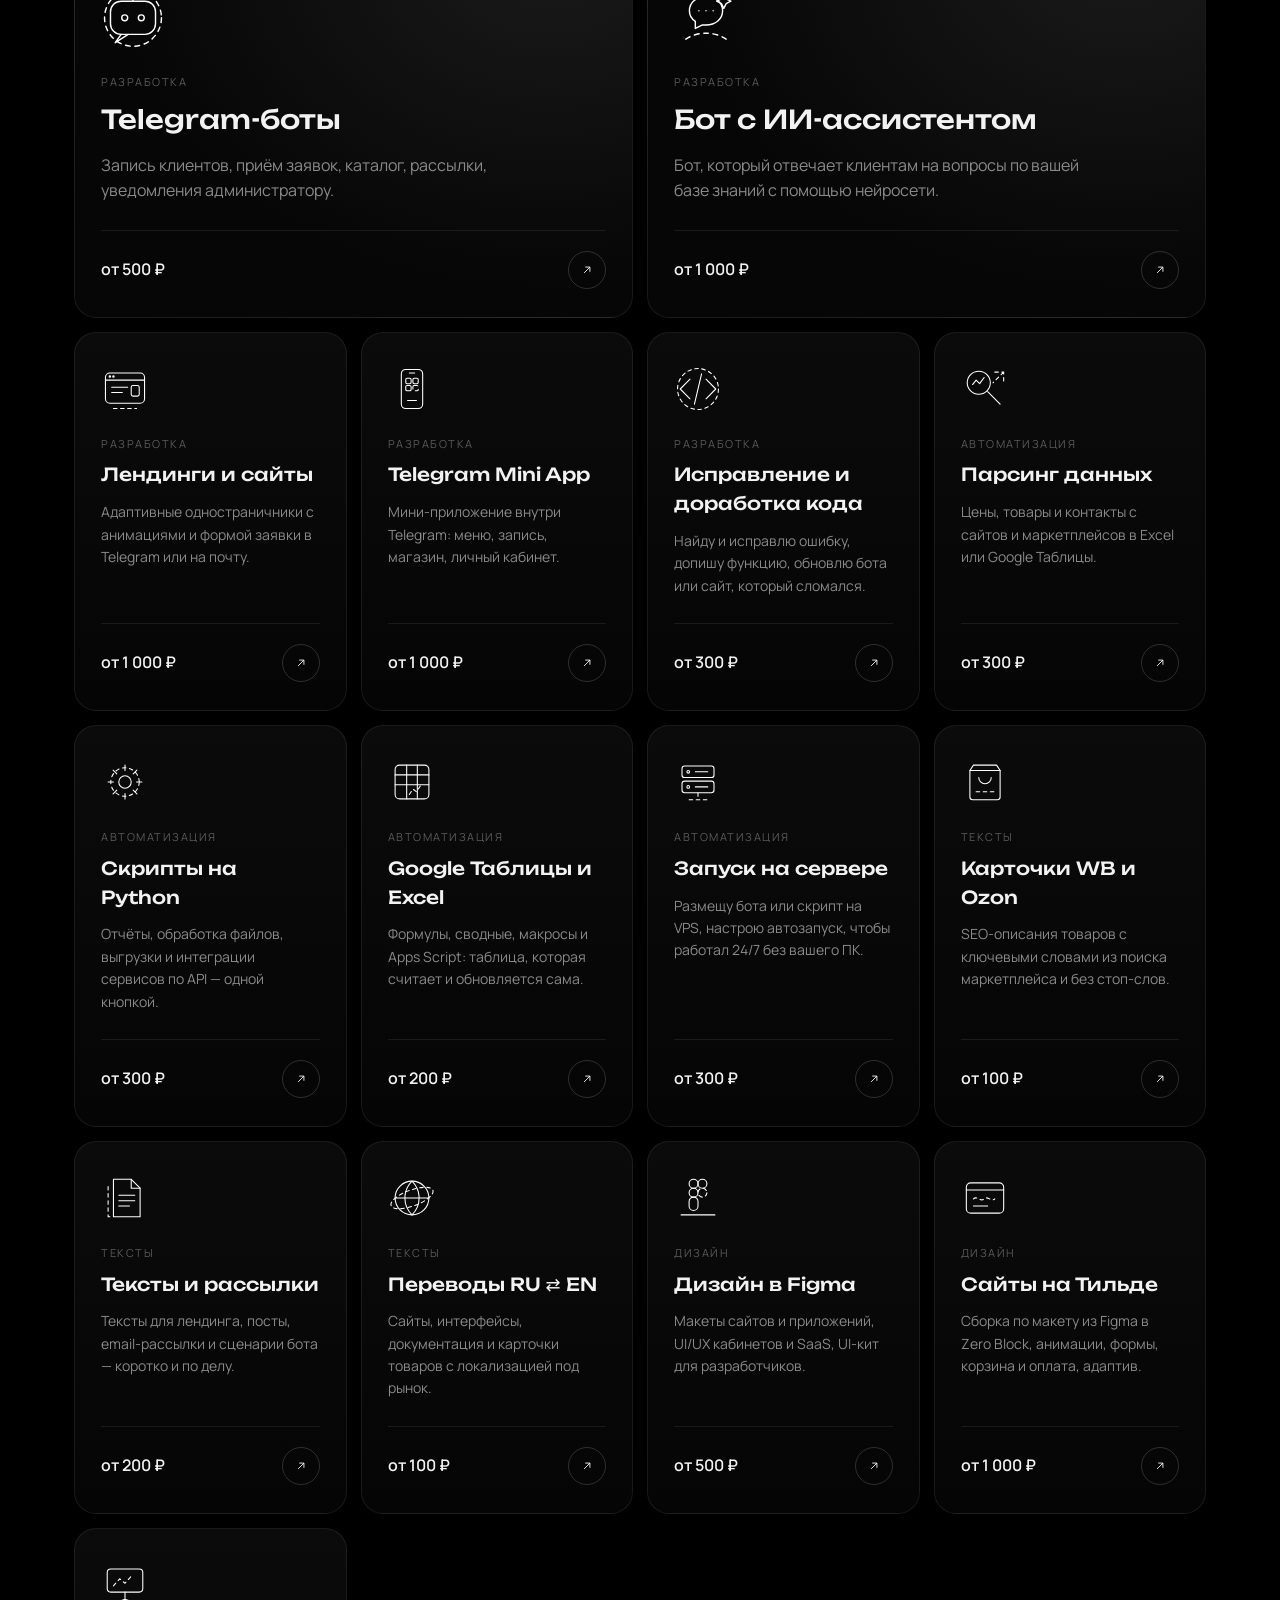
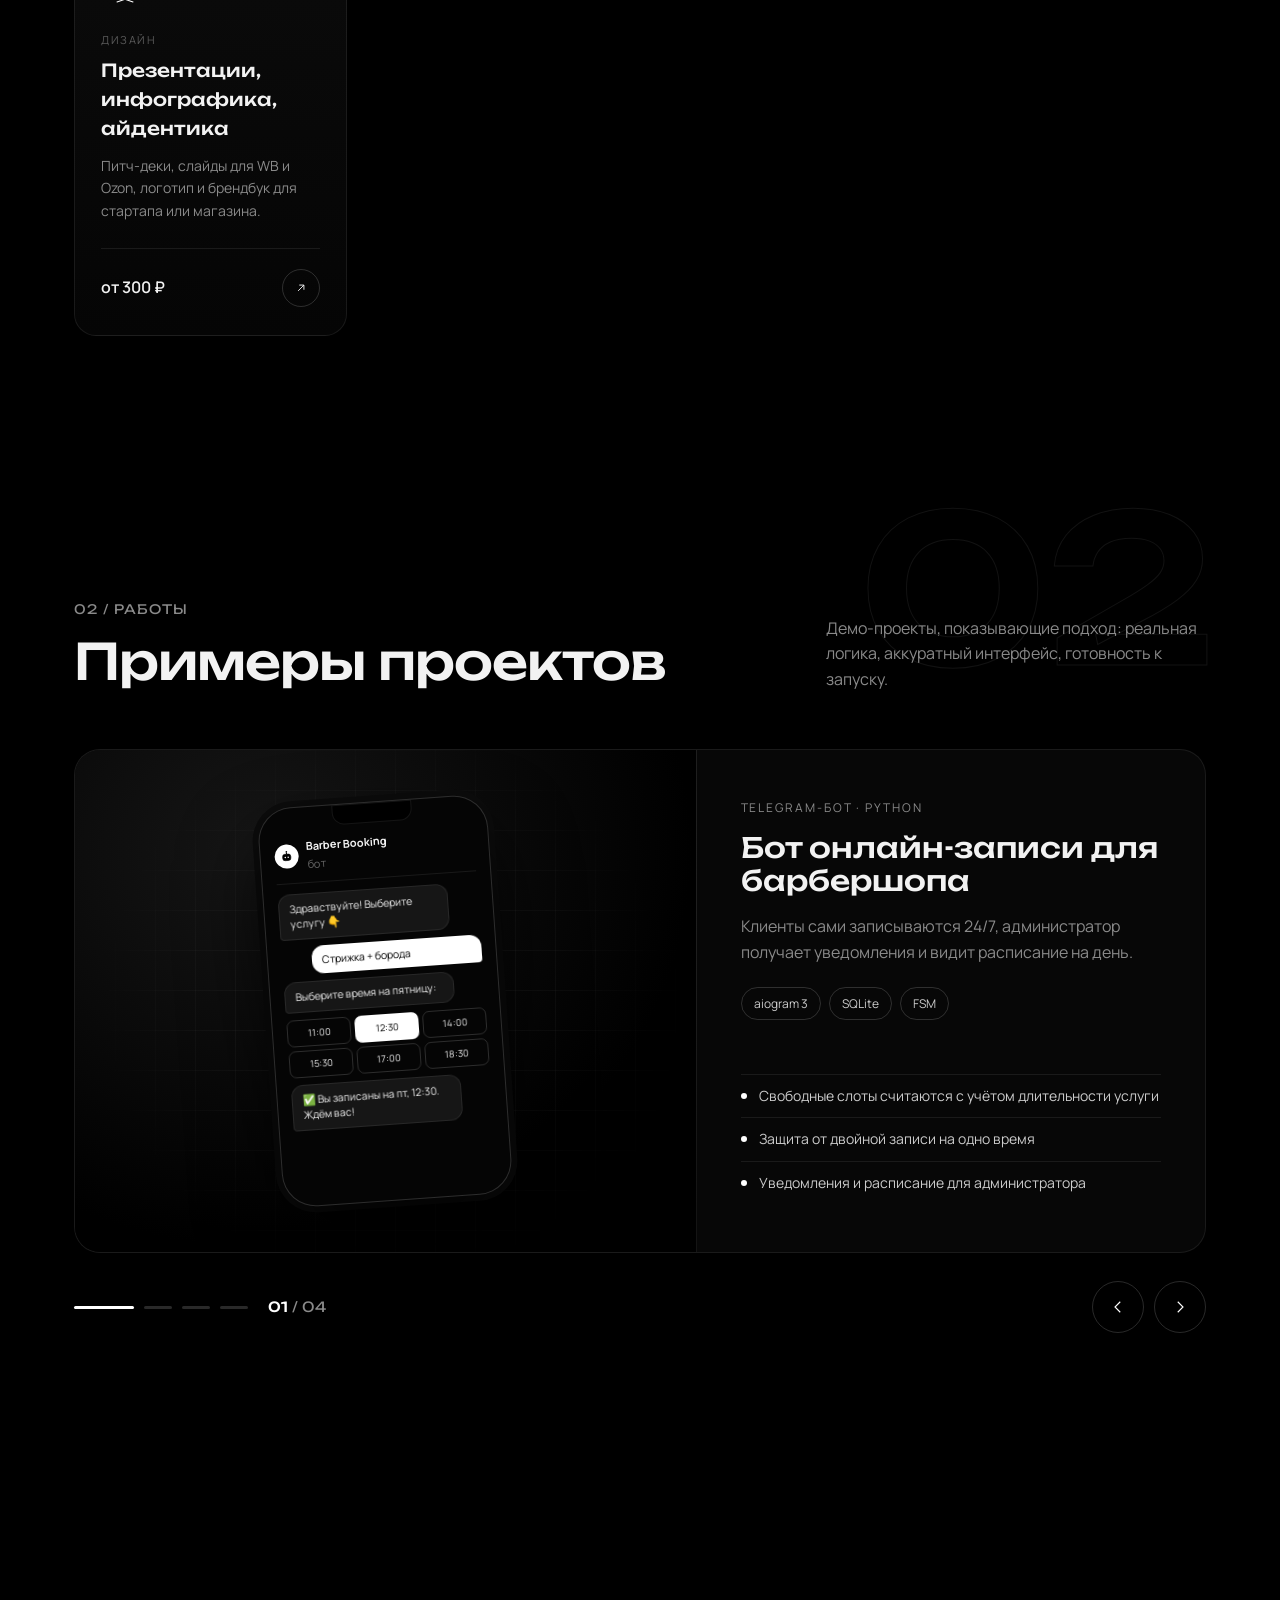
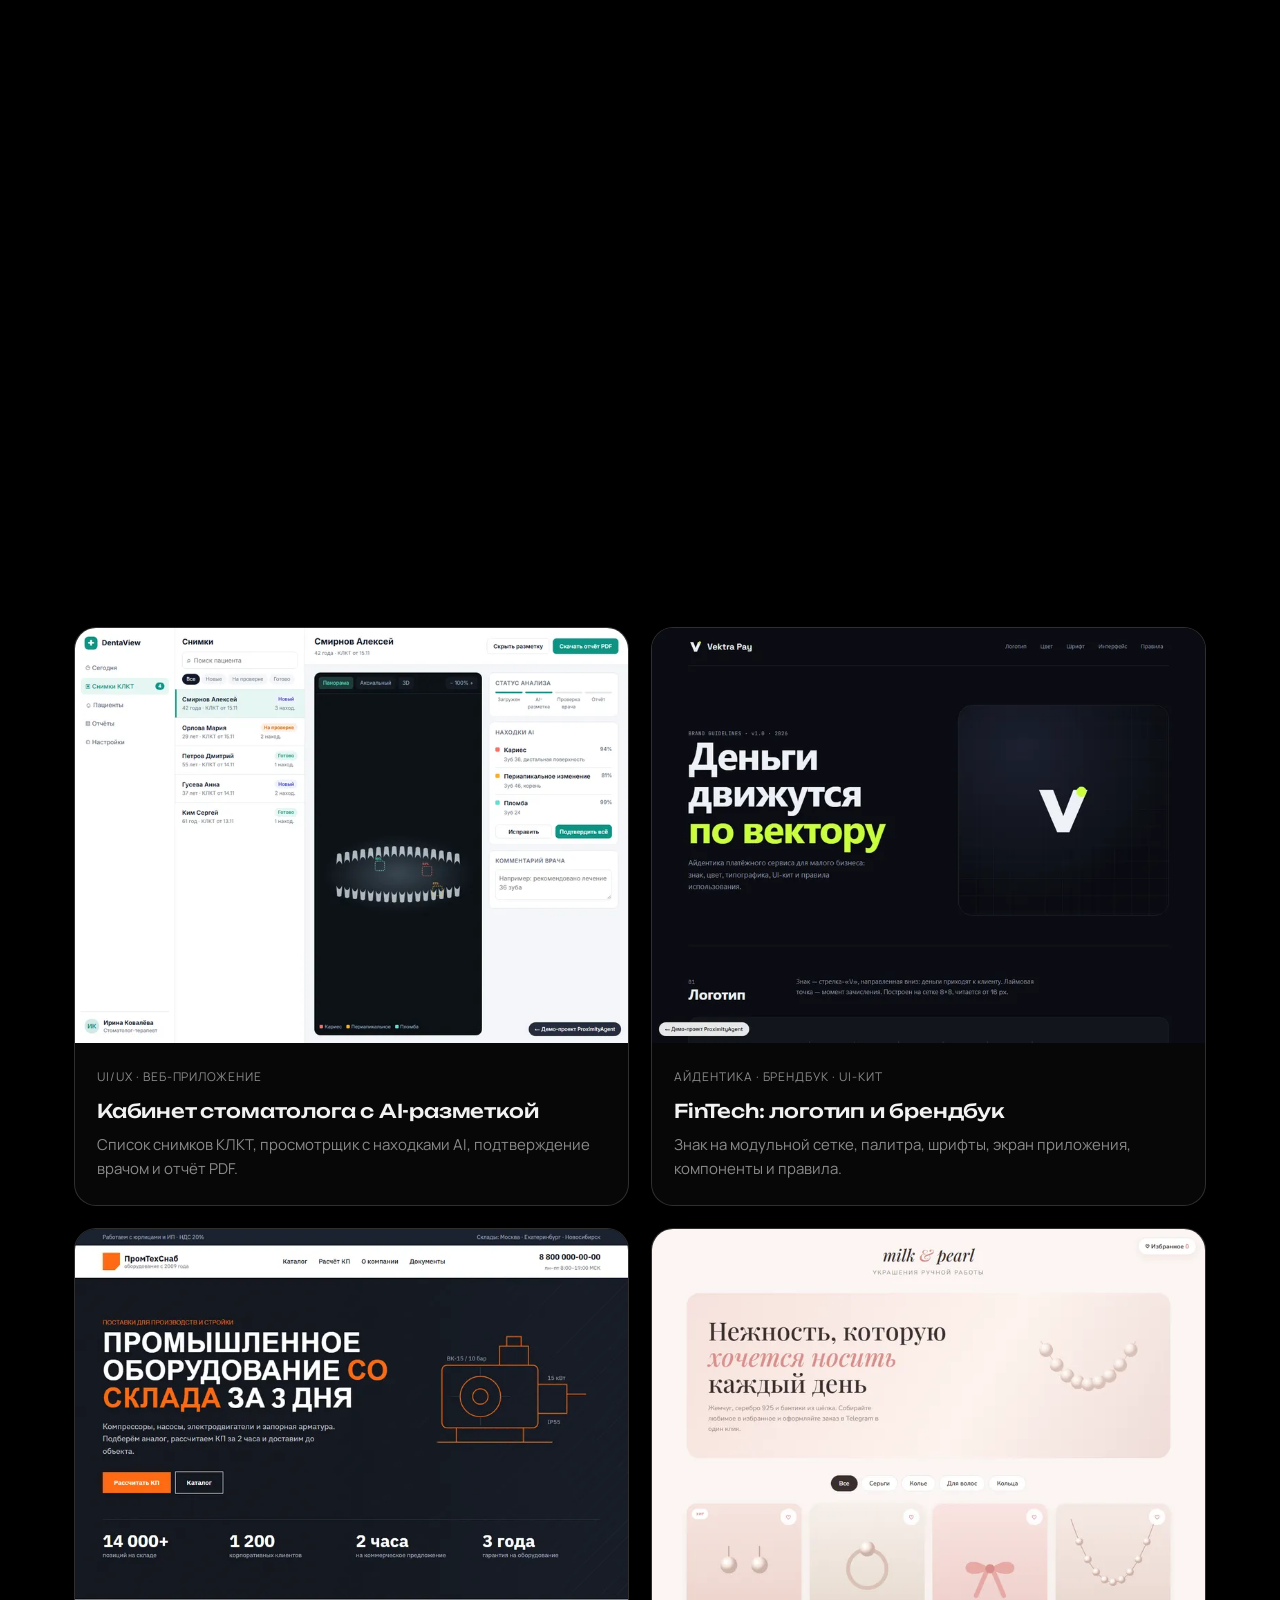
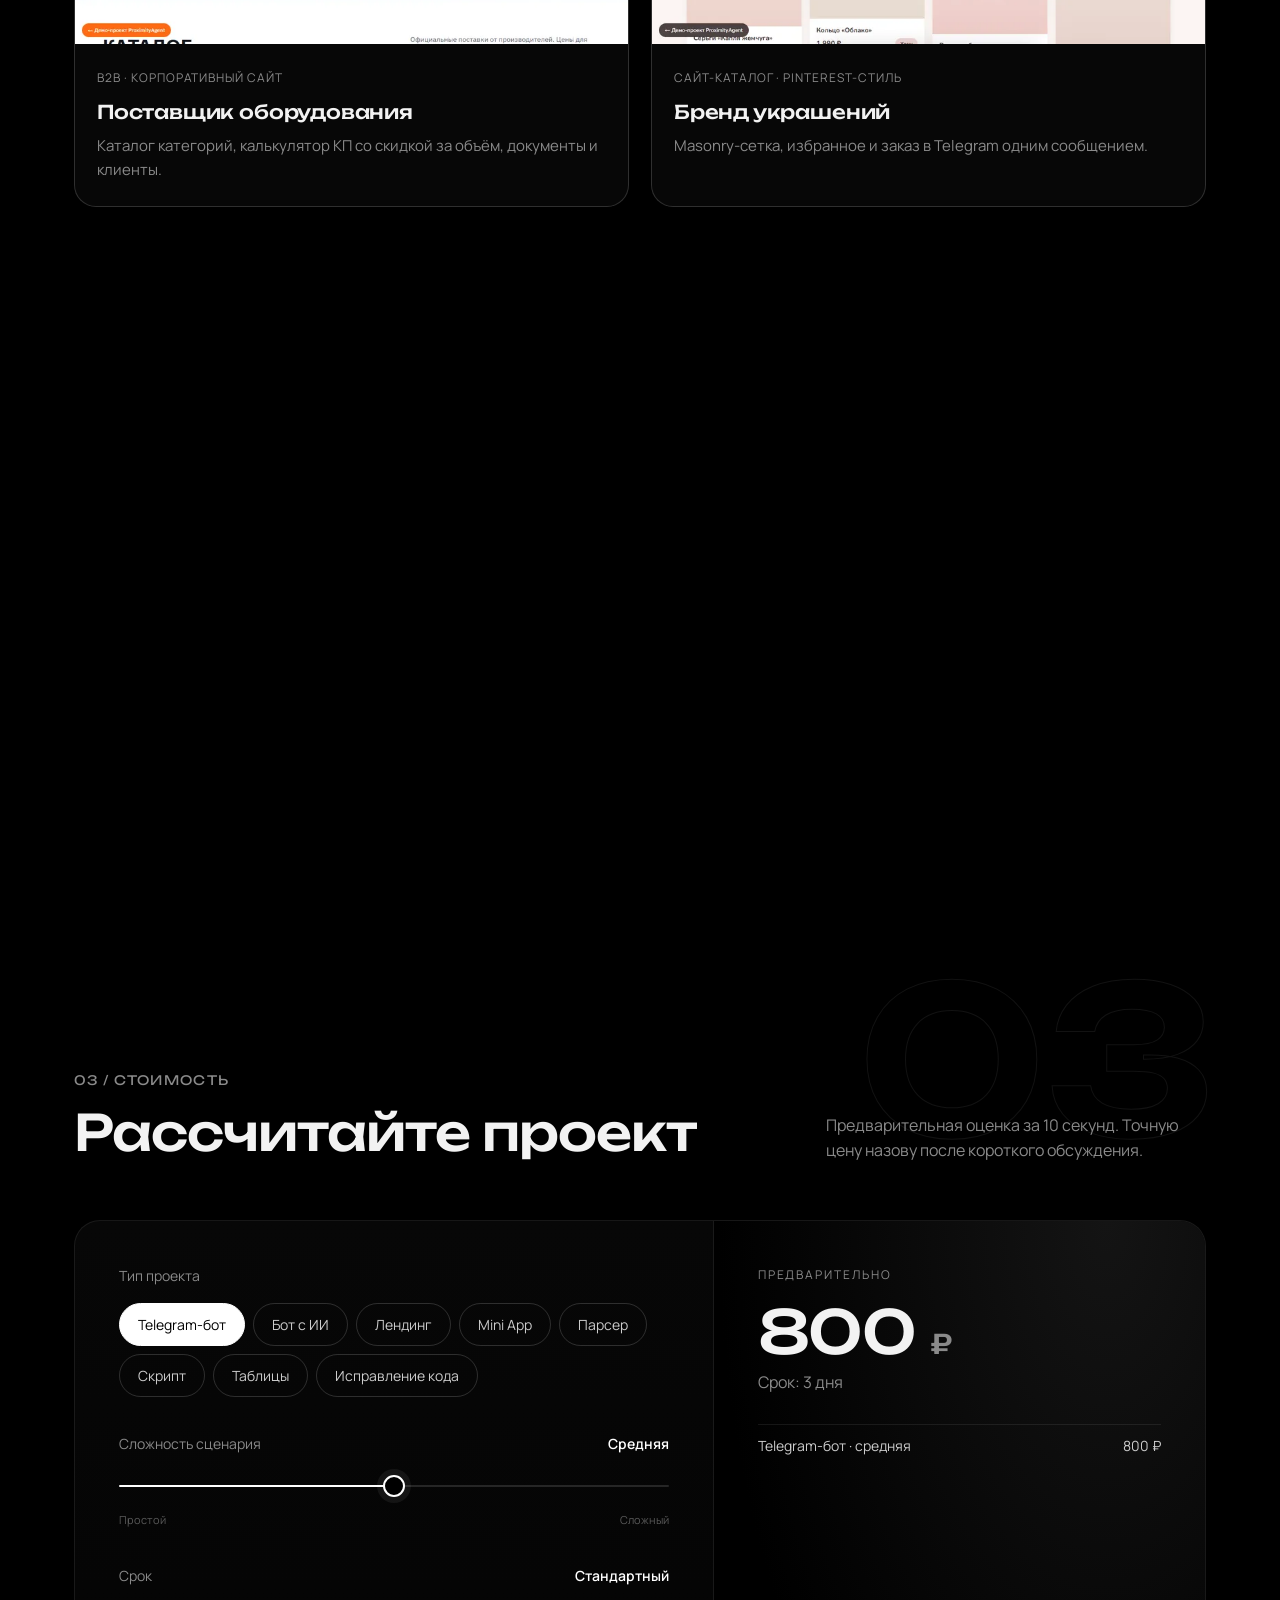
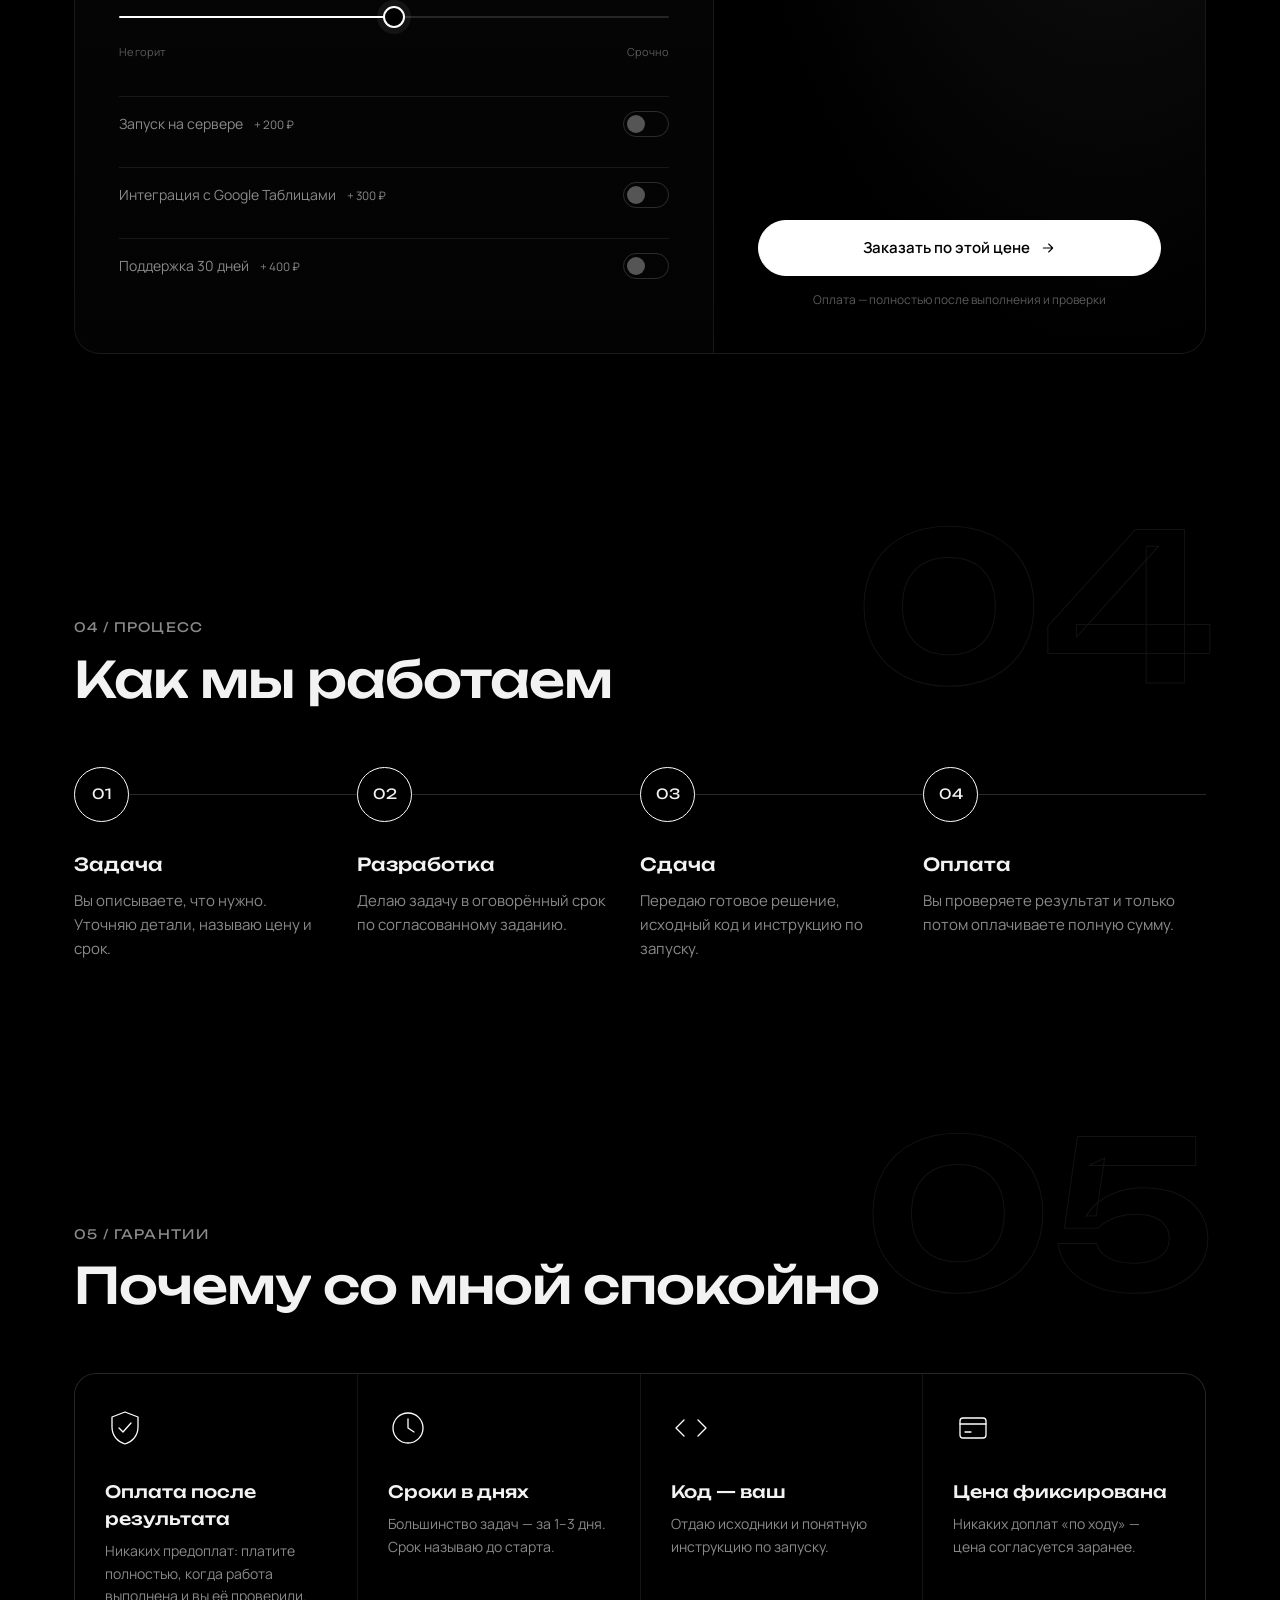
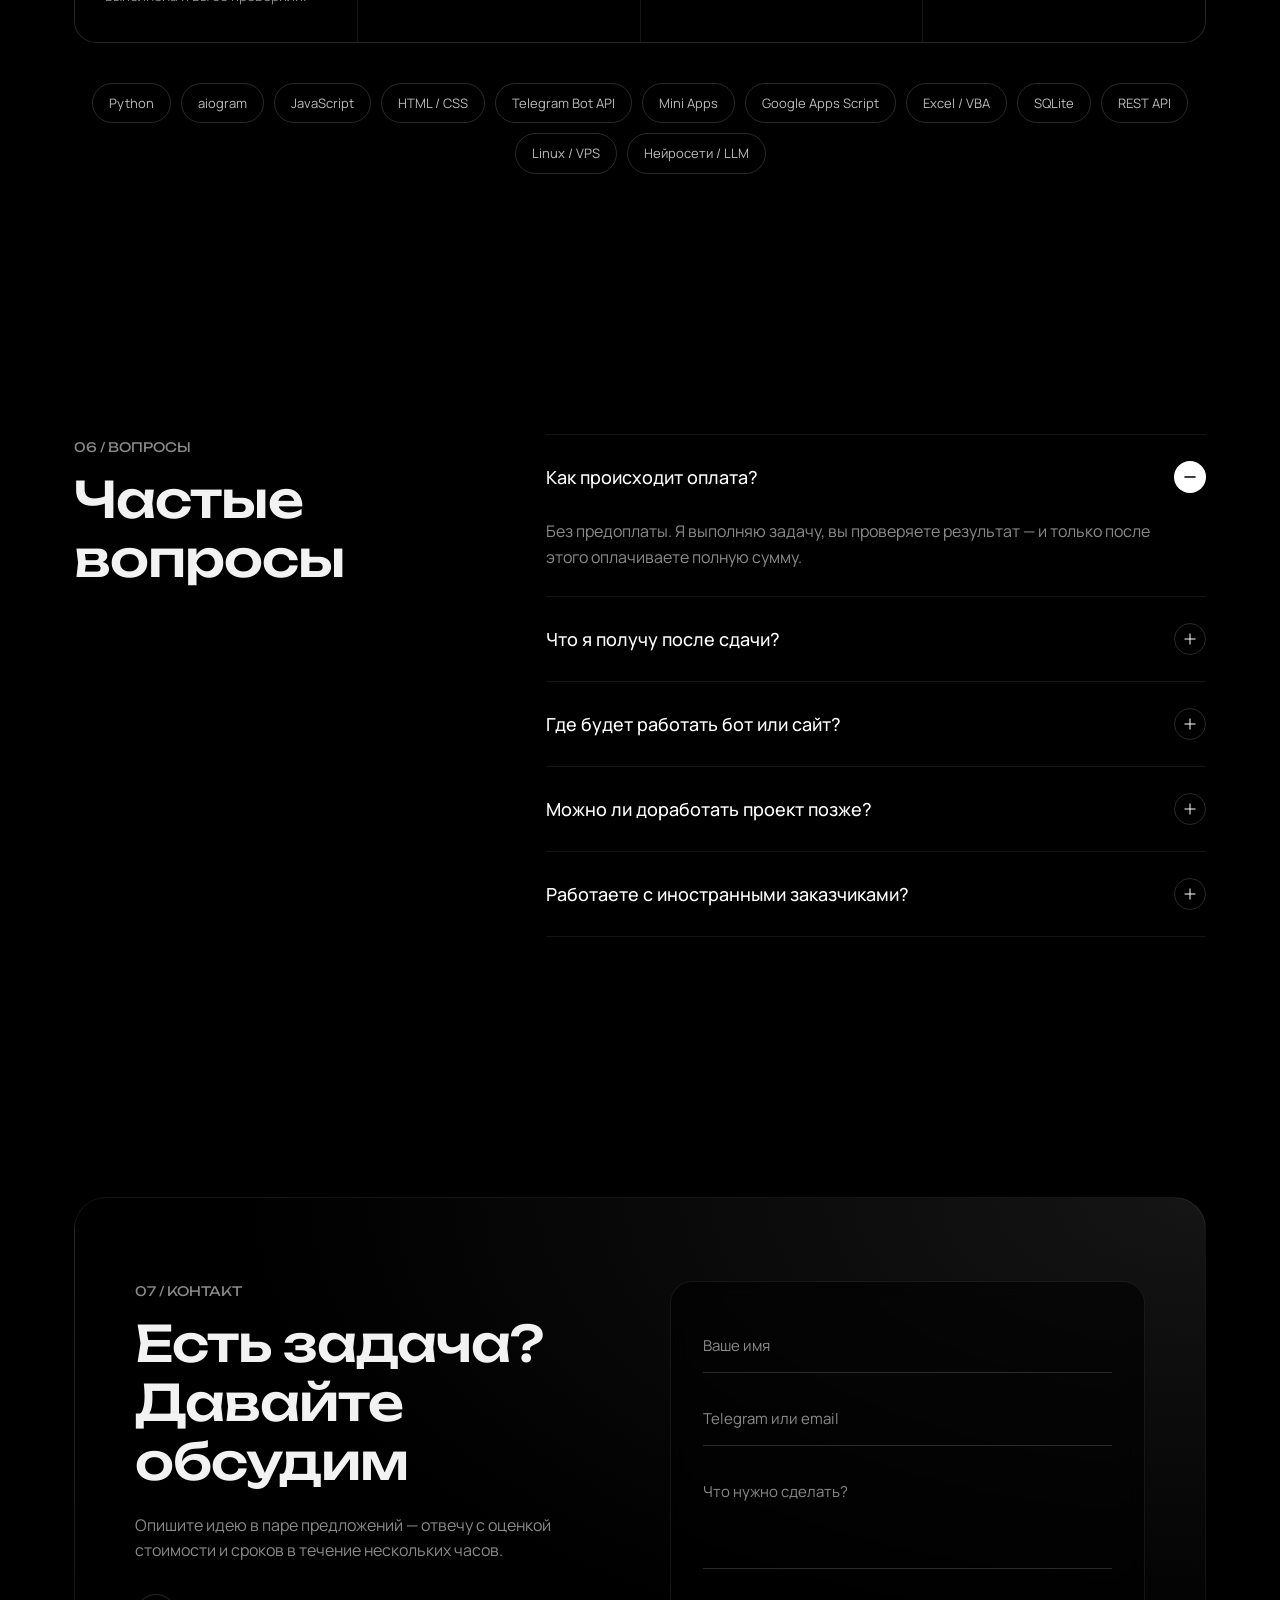
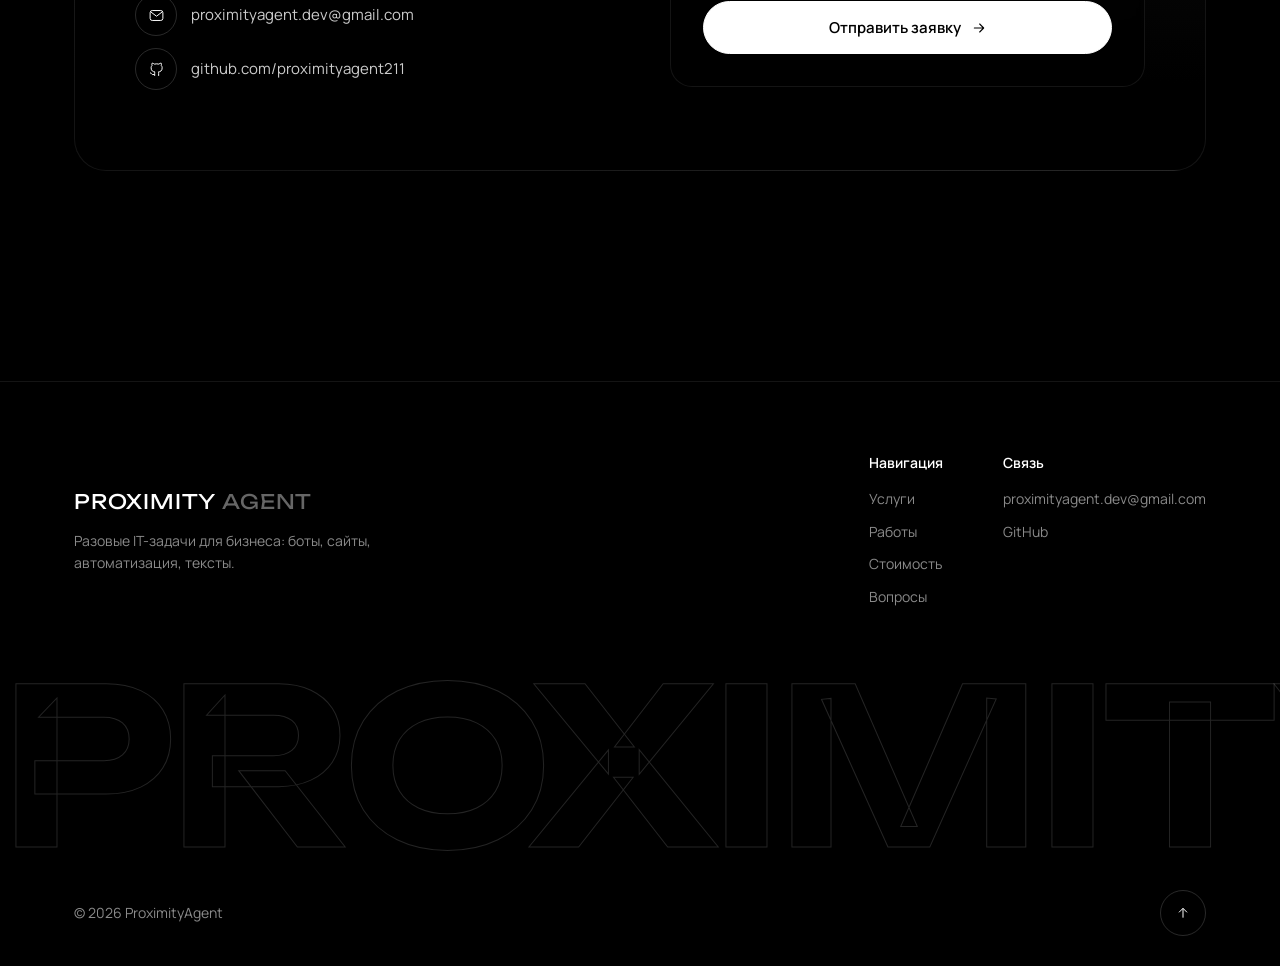
==== commit 23c23303: "Add 8 live demo cases (Tilda-style store, FinTech identity, B2B SaaS, dental UI/UX, B2B supplier, ca" ====
--- a/index.html
+++ b/index.html
@@ -4,10 +4,10 @@
 <meta charset="utf-8">
 <meta name="viewport" content="width=device-width, initial-scale=1">
 <title>ProximityAgent — Telegram-боты, сайты и автоматизация</title>
-<meta name="description" content="Telegram-боты, лендинги, парсеры и автоматизация под ключ. Быстрые сроки, исходный код и поддержка после сдачи.">
+<meta name="description" content="Telegram-боты, сайты на Тильде и с нуля, дизайн в Figma, UI/UX для SaaS и B2B, инфографика для WB и Ozon, парсинг и автоматизация. Оплата после проверки результата.">
 <meta name="theme-color" content="#000000">
 <meta property="og:title" content="ProximityAgent — боты, сайты, автоматизация">
-<meta property="og:description" content="Разработка Telegram-ботов, лендингов и парсеров под ключ.">
+<meta property="og:description" content="Боты, сайты, Тильда, Figma, B2B и SaaS, инфографика — разовые задачи под ключ.">
 <meta property="og:image" content="assets/og.jpg">
 <link rel="icon" type="image/png" href="assets/favicon.png">
 <link rel="apple-touch-icon" href="assets/apple-touch-icon.png">
@@ -15,9 +15,9 @@
 <link rel="preconnect" href="https://fonts.gstatic.com" crossorigin>
 <link href="https://fonts.googleapis.com/css2?family=Manrope:wght@400;500;600;700&family=Unbounded:wght@400;500;600&display=swap" rel="stylesheet">
 <link rel="preload" as="image" href="assets/planet.webp" type="image/webp">
-<link rel="stylesheet" href="style.css?v=8">
-<link rel="stylesheet" href="style-v7.css?v=8">
-<script type="application/ld+json">{"@context":"https://schema.org","@type":"ProfessionalService","name":"ProximityAgent","url":"https://proximityagent211.github.io/","email":"proximityagent.dev@gmail.com","description":"Telegram-боты, лендинги, парсинг, автоматизация на Python, тексты и переводы. Разовые задачи от 100 ₽.","areaServed":"RU","priceRange":"100–1000+ ₽"}</script>
+<link rel="stylesheet" href="style.css?v=9">
+<link rel="stylesheet" href="style-v7.css?v=9">
+<script type="application/ld+json">{"@context":"https://schema.org","@type":"ProfessionalService","name":"ProximityAgent","url":"https://proximityagent211.github.io/","email":"proximityagent.dev@gmail.com","description":"Telegram-боты, сайты на Тильде, дизайн в Figma, UI/UX, презентации, инфографика для маркетплейсов, парсинг и автоматизация на Python. Разовые задачи от 100 ₽.","areaServed":"RU","priceRange":"100–1000+ ₽"}</script>
 </head>
 <body>
 <div id="loader"><div class="ld"><i></i><i></i><b></b></div></div>
@@ -104,11 +104,12 @@
   <section id="services"><div class="wrap">
     <div class="sh rv">
       <div><span class="num">01 / УСЛУГИ</span><h2>Что я делаю</h2></div>
-      <p>12 направлений — разовые задачи с фиксированной ценой, понятным сроком и исходниками на руках.</p>
+      <p>15 направлений — разовые задачи с фиксированной ценой, понятным сроком и исходниками на руках.</p>
     </div>
     <div class="svc-tabs rv" id="svcTabs" role="tablist">
-      <button class="on" data-f="all">Все <i>12</i></button>
+      <button class="on" data-f="all">Все <i>15</i></button>
       <button data-f="dev">Разработка <i>5</i></button>
+      <button data-f="design">Дизайн <i>3</i></button>
       <button data-f="auto">Автоматизация <i>4</i></button>
       <button data-f="text">Тексты <i>3</i></button>
     </div>
@@ -184,6 +185,24 @@
         <span class="s-tag">Тексты</span><h3>Переводы RU ⇄ EN</h3>
         <p>Сайты, интерфейсы, документация и карточки товаров с локализацией под рынок.</p>
         <div class="s-foot"><b>от 100 ₽</b><span class="arr"><svg><use href="#i-ne"/></svg></span></div>
+      </a>
+      <a href="#contact" class="s-card rv" data-cat="design" data-svc="Дизайн в Figma">
+        <div class="s-ico"><svg viewBox="0 0 54 54"><rect x="17" y="6" width="10" height="10" rx="5"/><rect x="27" y="6" width="10" height="10" rx="5"/><rect x="17" y="16" width="10" height="10" rx="5"/><circle class="an" cx="32" cy="21" r="5"/><path d="M17 31a5 5 0 0110 0v5a5 5 0 01-10 0z"/><path d="M8 46h38"/></svg></div>
+        <span class="s-tag">Дизайн</span><h3>Дизайн в Figma</h3>
+        <p>Макеты сайтов и приложений, UI/UX кабинетов и SaaS, UI-кит для разработчиков.</p>
+        <div class="s-foot"><b>от 500 ₽</b><span class="arr"><svg><use href="#i-ne"/></svg></span></div>
+      </a>
+      <a href="#contact" class="s-card rv d1" data-cat="design" data-svc="Сайт на Тильде">
+        <div class="s-ico"><svg viewBox="0 0 54 54"><rect x="6" y="10" width="42" height="34" rx="5"/><path d="M6 18h42"/><path class="an" d="M14 28c4-4 8 4 12 0s8 4 12 0"/><path d="M14 36h16"/></svg></div>
+        <span class="s-tag">Дизайн</span><h3>Сайты на Тильде</h3>
+        <p>Сборка по макету из Figma в Zero Block, анимации, формы, корзина и оплата, адаптив.</p>
+        <div class="s-foot"><b>от 1 000 ₽</b><span class="arr"><svg><use href="#i-ne"/></svg></span></div>
+      </a>
+      <a href="#contact" class="s-card rv d2" data-cat="design" data-svc="Презентация / инфографика / айдентика">
+        <div class="s-ico"><svg viewBox="0 0 54 54"><rect x="7" y="9" width="40" height="26" rx="4"/><path d="M27 35v8M18 46l9-3 9 3"/><path class="an" d="M14 28l7-8 6 5 9-10"/></svg></div>
+        <span class="s-tag">Дизайн</span><h3>Презентации, инфографика, айдентика</h3>
+        <p>Питч-деки, слайды для WB и Ozon, логотип и брендбук для стартапа или магазина.</p>
+        <div class="s-foot"><b>от 300 ₽</b><span class="arr"><svg><use href="#i-ne"/></svg></span></div>
       </a>
     </div>
   </div></section>
@@ -265,6 +284,51 @@
         <div style="display:flex;align-items:center"><div class="dots" id="dots"></div><span class="counter"><b id="cn">01</b> / 04</span></div>
         <div class="arrows"><button id="prev" aria-label="Назад"><svg><use href="#i-l"/></svg></button><button id="next" aria-label="Вперёд"><svg><use href="#i-r"/></svg></button></div>
       </div>
+    </div>
+
+    <div class="cs-head rv" id="cases">
+      <div><h3>Живые демо-проекты</h3><p>Откройте любой — всё кликается: корзина, фильтры, калькуляторы, переключение слайдов.</p></div>
+      <div class="svc-tabs" id="csTabs">
+        <button class="on" data-f="all">Все <i>8</i></button>
+        <button data-f="site">Сайты и Тильда <i>4</i></button>
+        <button data-f="design">Figma и UI/UX <i>3</i></button>
+        <button data-f="b2b">B2B и SaaS <i>3</i></button>
+        <button data-f="mp">Маркетплейсы <i>1</i></button>
+      </div>
+    </div>
+    <div class="cs-grid" id="csGrid">
+      <a class="cs rv" href="cases/fashion/" data-cat="site design" target="_blank" rel="noopener">
+        <div class="cs-img"><img src="assets/cases/fashion.webp" alt="Интернет-магазин бренда одежды NORDA" loading="lazy" width="800" height="600"></div>
+        <div class="cs-t"><span>Тильда · Zero Block · магазин</span><h4>Бренд одежды: лендинг с корзиной</h4><p>Каталог с фильтрами и размерами, корзина, оплата через ЮKassa/СБП, подписка на клуб.</p></div>
+      </a>
+      <a class="cs rv d1" href="cases/saas/" data-cat="site b2b" target="_blank" rel="noopener">
+        <div class="cs-img"><img src="assets/cases/saas.webp" alt="Лендинг B2B SaaS Flowdesk" loading="lazy" width="800" height="600"></div>
+        <div class="cs-t"><span>B2B SaaS · лендинг</span><h4>CRM для отделов продаж</h4><p>Экран продукта, калькулятор выгоды, тарифы с переключателем «месяц / год», форма демо.</p></div>
+      </a>
+      <a class="cs rv d2" href="cases/dental-ui/" data-cat="design b2b" target="_blank" rel="noopener">
+        <div class="cs-img"><img src="assets/cases/dental-ui.webp" alt="UI кабинета врача DentaView" loading="lazy" width="800" height="600"></div>
+        <div class="cs-t"><span>UI/UX · веб-приложение</span><h4>Кабинет стоматолога с AI-разметкой</h4><p>Список снимков КЛКТ, просмотрщик с находками AI, подтверждение врачом и отчёт PDF.</p></div>
+      </a>
+      <a class="cs rv" href="cases/fintech-brand/" data-cat="design" target="_blank" rel="noopener">
+        <div class="cs-img"><img src="assets/cases/fintech-brand.webp" alt="Брендбук FinTech Vektra Pay" loading="lazy" width="800" height="600"></div>
+        <div class="cs-t"><span>Айдентика · брендбук · UI-кит</span><h4>FinTech: логотип и брендбук</h4><p>Знак на модульной сетке, палитра, шрифты, экран приложения, компоненты и правила.</p></div>
+      </a>
+      <a class="cs rv d1" href="cases/b2b/" data-cat="site b2b" target="_blank" rel="noopener">
+        <div class="cs-img"><img src="assets/cases/b2b.webp" alt="Корпоративный сайт поставщика ПромТехСнаб" loading="lazy" width="800" height="600"></div>
+        <div class="cs-t"><span>B2B · корпоративный сайт</span><h4>Поставщик оборудования</h4><p>Каталог категорий, калькулятор КП со скидкой за объём, документы и клиенты.</p></div>
+      </a>
+      <a class="cs rv d2" href="cases/catalog/" data-cat="site" target="_blank" rel="noopener">
+        <div class="cs-img"><img src="assets/cases/catalog.webp" alt="Каталог украшений milk and pearl" loading="lazy" width="800" height="600"></div>
+        <div class="cs-t"><span>Сайт-каталог · Pinterest-стиль</span><h4>Бренд украшений</h4><p>Masonry-сетка, избранное и заказ в Telegram одним сообщением.</p></div>
+      </a>
+      <a class="cs rv" href="cases/pitch/" data-cat="design" target="_blank" rel="noopener">
+        <div class="cs-img"><img src="assets/cases/pitch.webp" alt="Питч-презентация GreenRoute" loading="lazy" width="800" height="600"></div>
+        <div class="cs-t"><span>Презентация · 7 слайдов</span><h4>Питч-дек для инвесторов</h4><p>Проблема, решение, рынок, трекшн с графиком, команда и раунд. Отдаю в PDF и PPTX.</p></div>
+      </a>
+      <a class="cs rv d1" href="cases/marketplace/" data-cat="mp" target="_blank" rel="noopener">
+        <div class="cs-img"><img src="assets/cases/marketplace.webp" alt="Инфографика для карточек Wildberries и Ozon" loading="lazy" width="800" height="600"></div>
+        <div class="cs-t"><span>Инфографика · WB и Ozon</span><h4>Слайды для карточки товара</h4><p>Обложка, размеры, сравнение и комплектация — в стиле нужной площадки.</p></div>
+      </a>
     </div>
   </div></section>
 
@@ -383,6 +447,6 @@
   <div class="wrap f-bot"><span>© 2026 ProximityAgent</span><a href="#top" class="totop" aria-label="Наверх"><svg><use href="#i-up"/></svg></a></div>
 </footer>
 
-<script src="main.js?v=8"></script>
+<script src="main.js?v=9"></script>
 </body>
 </html>
--- a/style-v7.css
+++ b/style-v7.css
@@ -124,3 +124,23 @@
   .f-cols{gap:30px}
 }
 @media (prefers-reduced-motion:reduce){.grain,.rays{animation:none}}
+
+/* ---------- v9: live demo cases ---------- */
+.cs-head{display:flex;justify-content:space-between;align-items:flex-end;gap:24px;flex-wrap:wrap;margin:90px 0 28px}
+.cs-head h3{font-family:var(--fh);font-weight:500;font-size:clamp(22px,2.6vw,30px);letter-spacing:-.01em}
+.cs-head p{color:var(--muted);max-width:480px;margin-top:8px}
+.cs-head .svc-tabs{margin:0}
+.cs-grid{display:grid;grid-template-columns:repeat(2,1fr);gap:22px}
+.cs{display:block;border:1px solid var(--line2);border-radius:var(--r);overflow:hidden;background:#070707;transition:border-color .4s var(--ease),transform .5s var(--ease),opacity 1s var(--ease)}
+.cs:hover{border-color:#fff;transform:translateY(-4px)}
+.cs-img{aspect-ratio:4/3;overflow:hidden;background:#111;position:relative}
+.cs-img img{width:100%;height:100%;object-fit:cover;object-position:top;display:block;transition:transform 1.2s var(--ease)}
+.cs:hover .cs-img img{transform:scale(1.04)}
+.cs-img:after{content:"Открыть демо ↗";position:absolute;right:14px;bottom:14px;background:#fff;color:#000;font:600 13px var(--fb);padding:8px 14px;border-radius:100px;opacity:0;transform:translateY(8px);transition:.35s var(--ease)}
+.cs:hover .cs-img:after{opacity:1;transform:none}
+.cs-t{padding:20px 22px 24px}
+.cs-t span{font-size:12px;letter-spacing:.08em;text-transform:uppercase;color:var(--muted)}
+.cs-t h4{font-family:var(--fh);font-weight:500;font-size:19px;margin:8px 0 6px;letter-spacing:-.01em}
+.cs-t p{color:var(--muted);font-size:15px}
+.cs.hide{display:none}
+@media(max-width:760px){.cs-grid{grid-template-columns:1fr}.cs-head{margin-top:70px}.cs-img:after{opacity:1;transform:none}}
